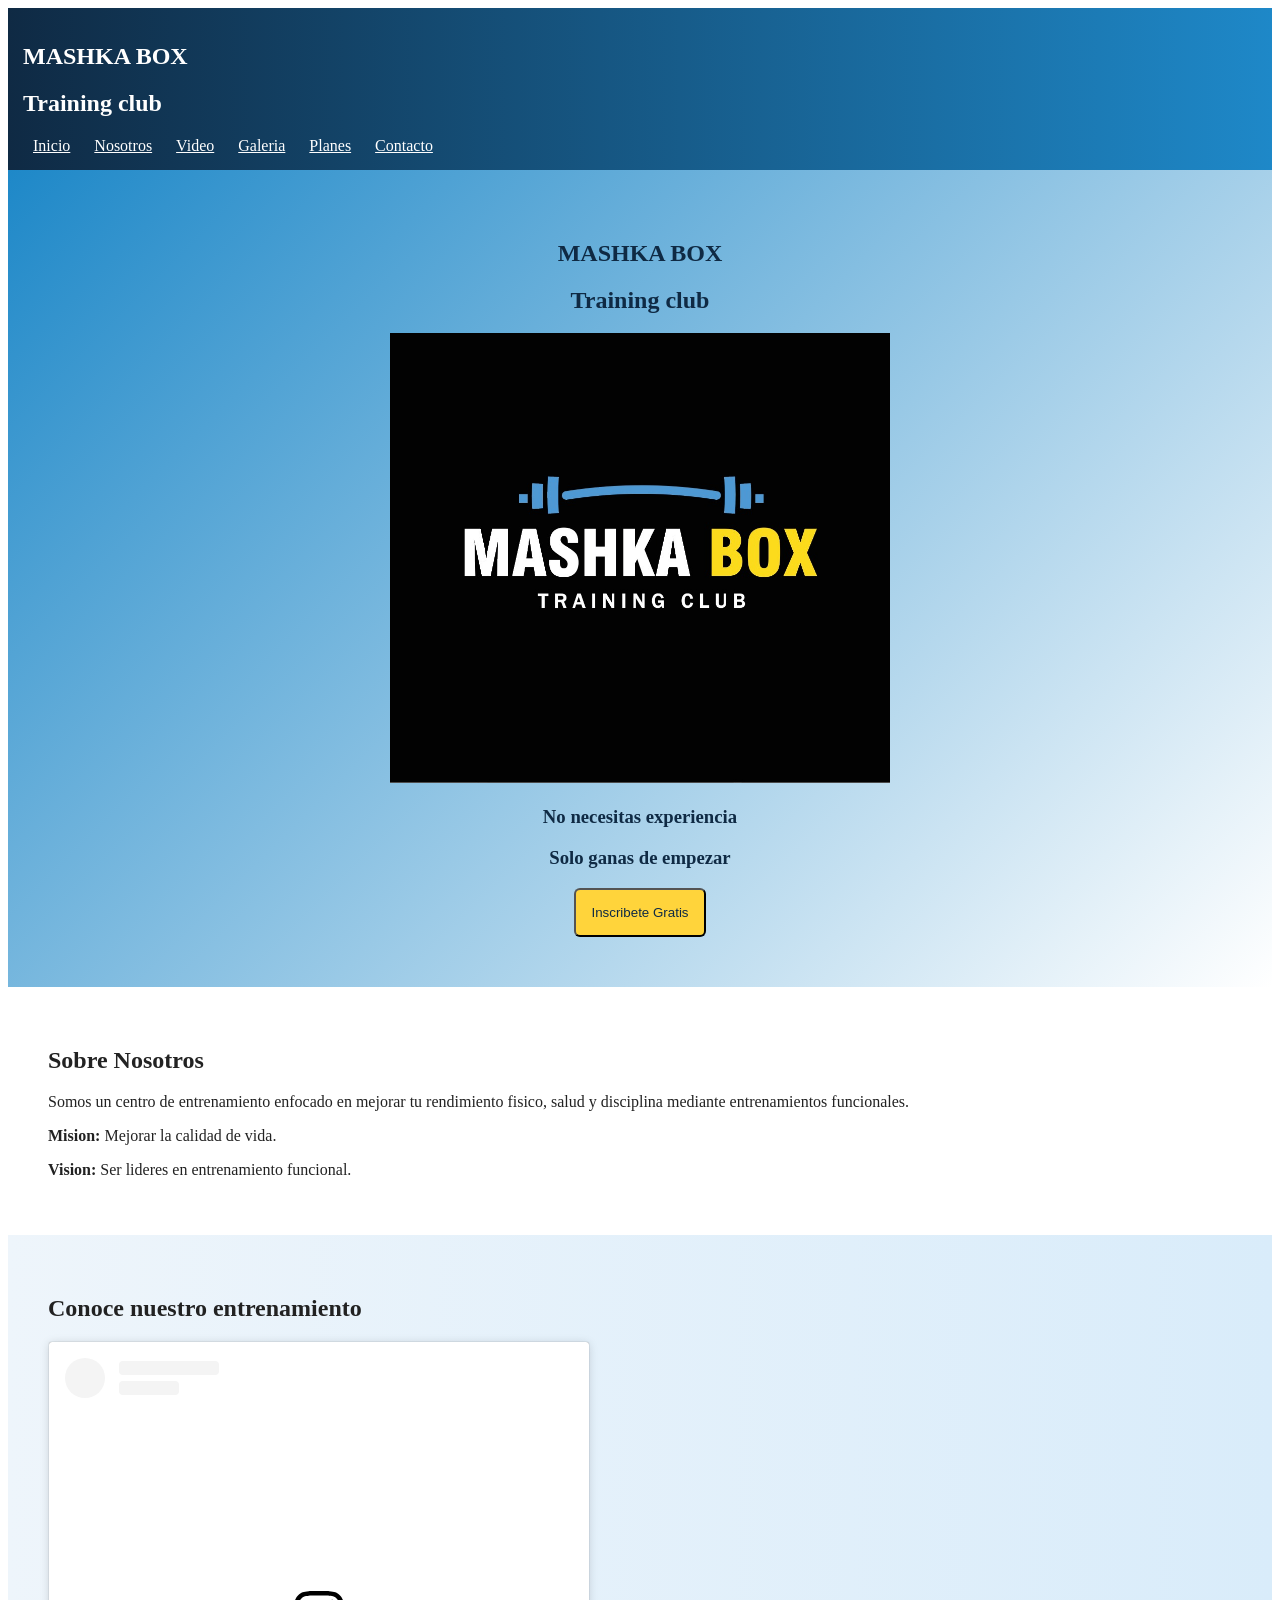
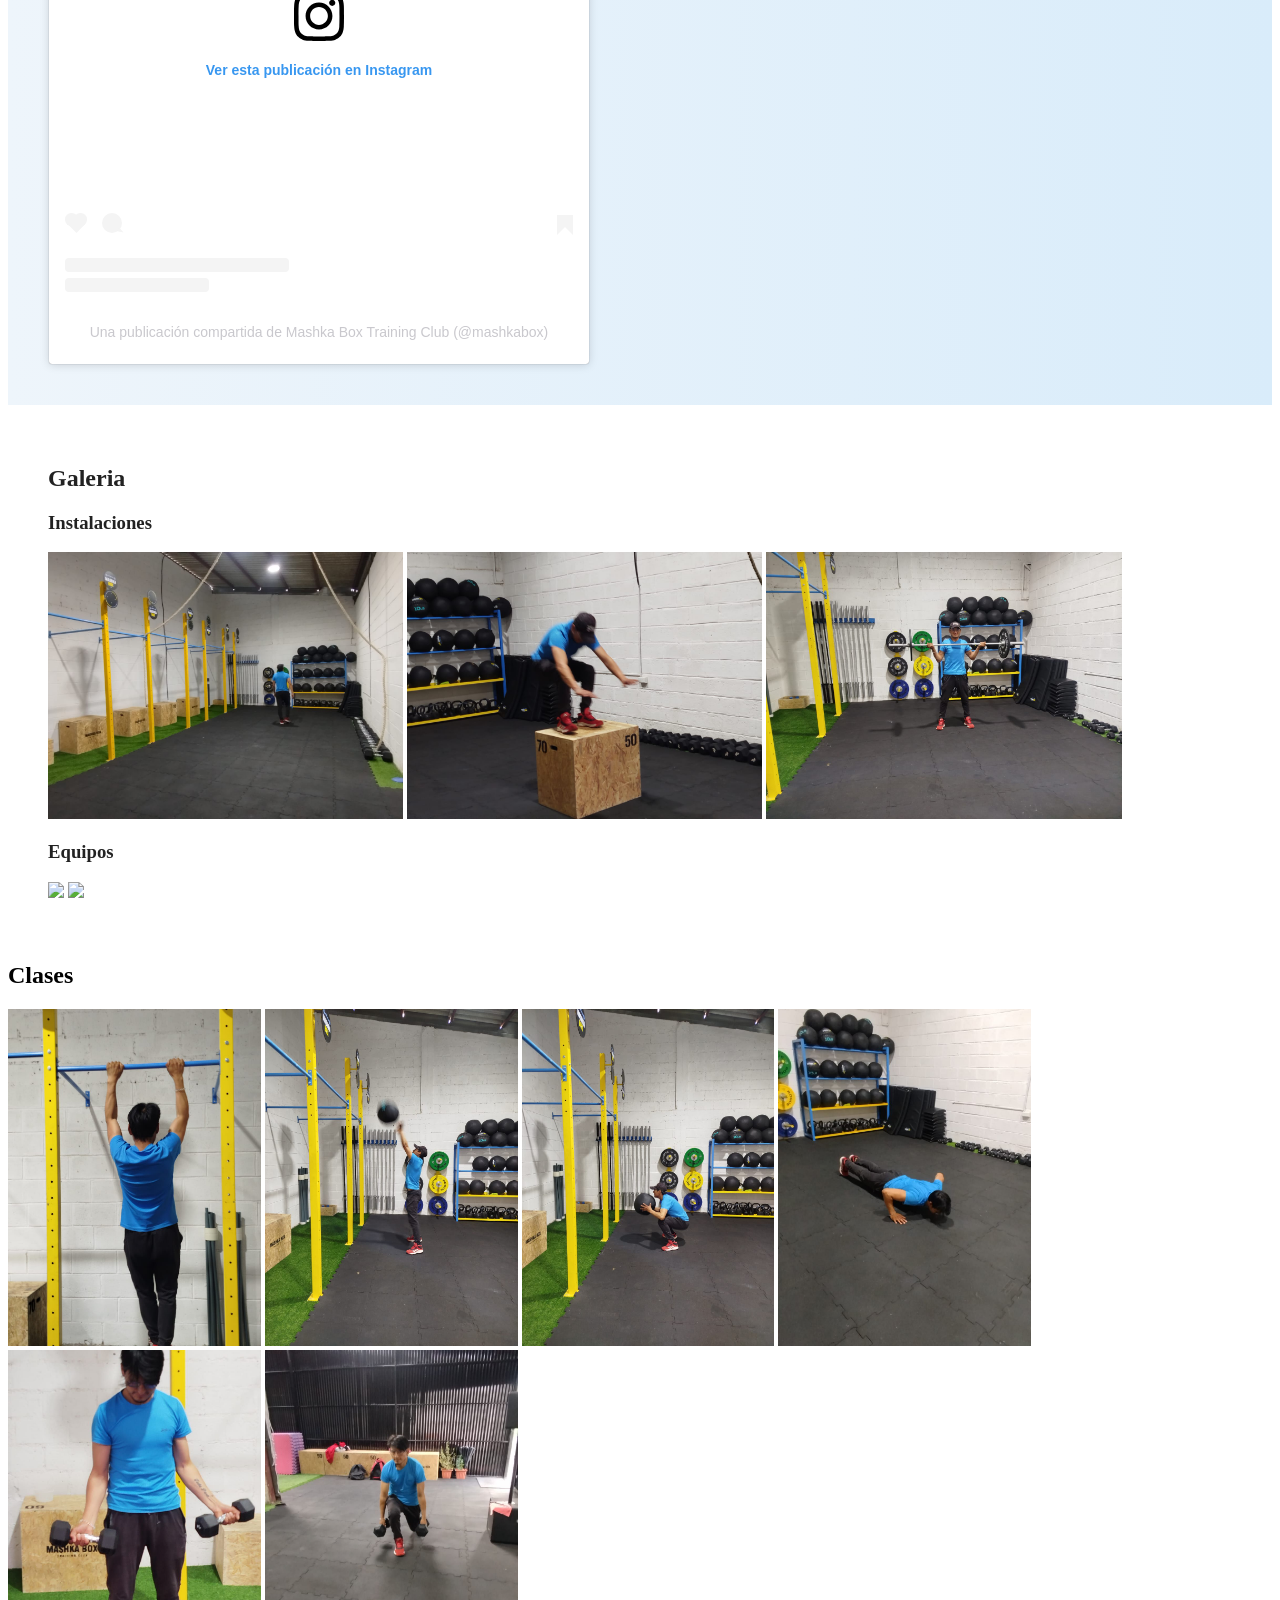
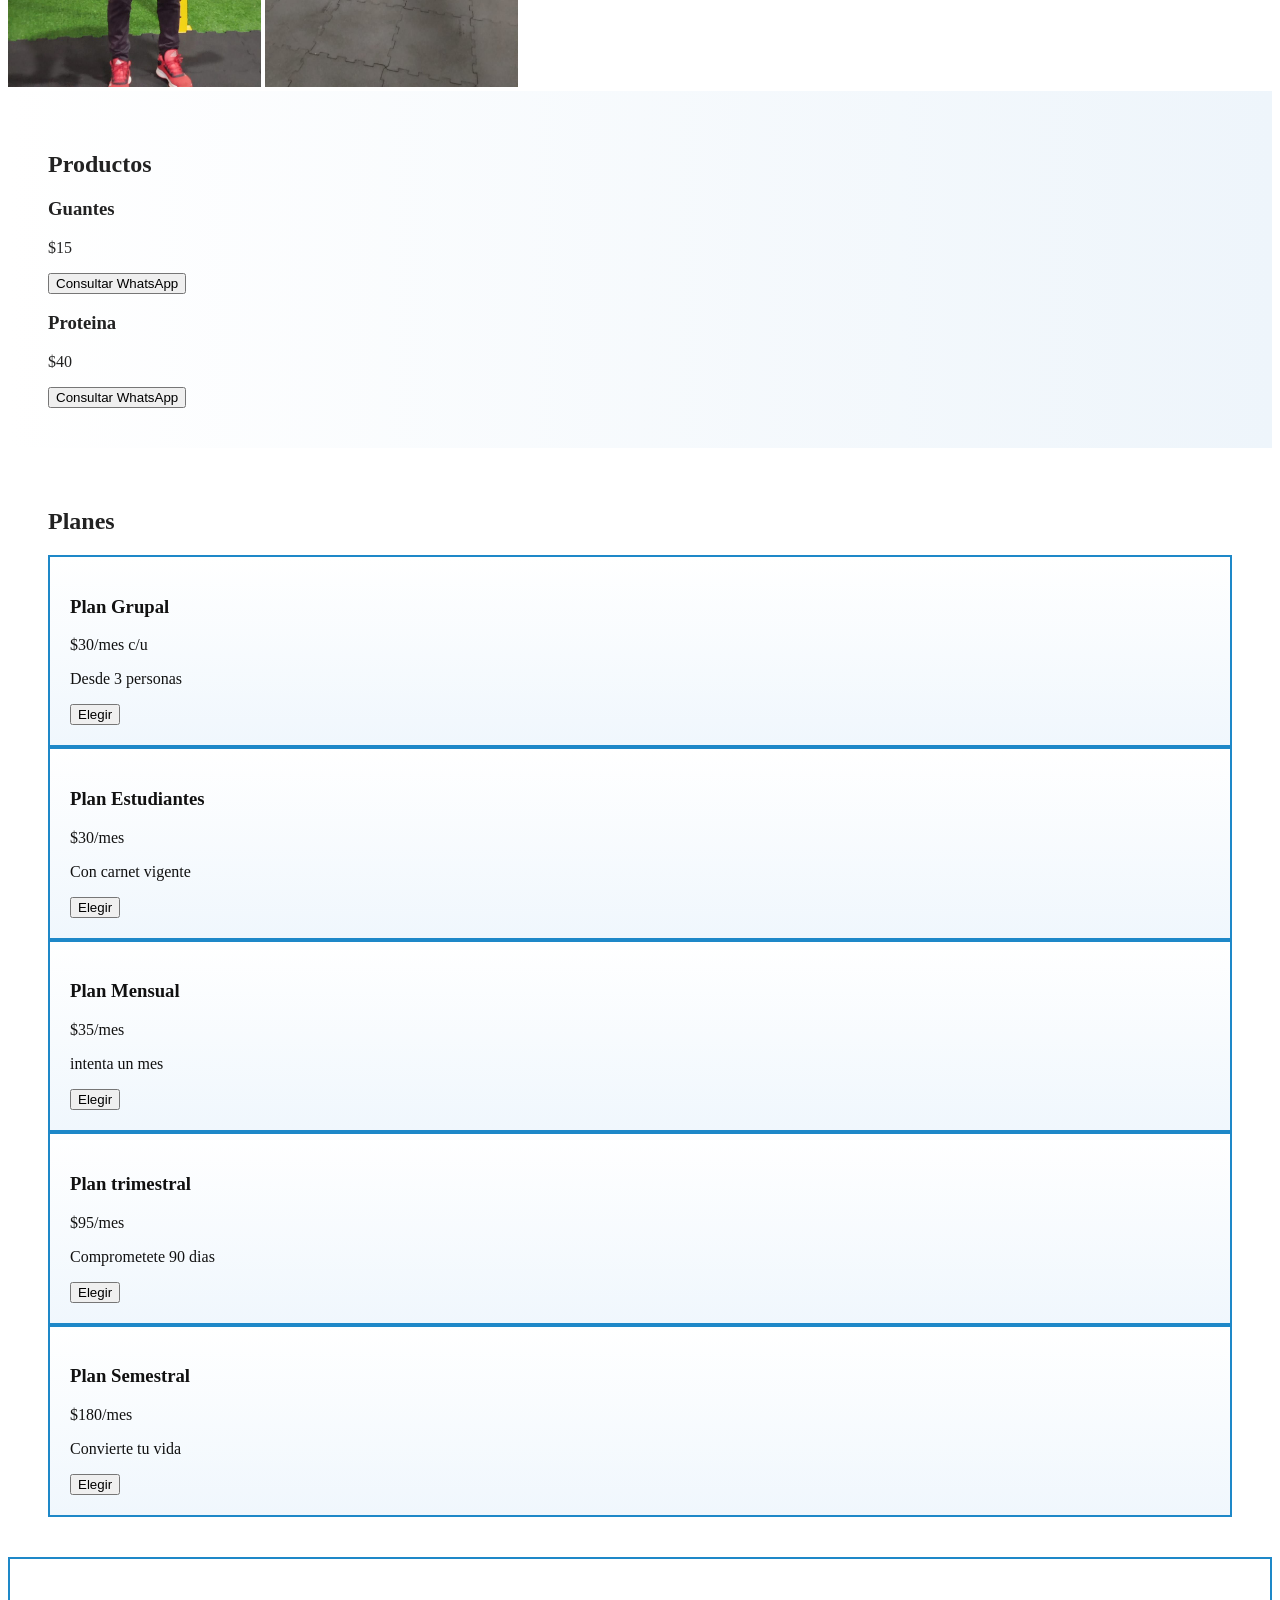
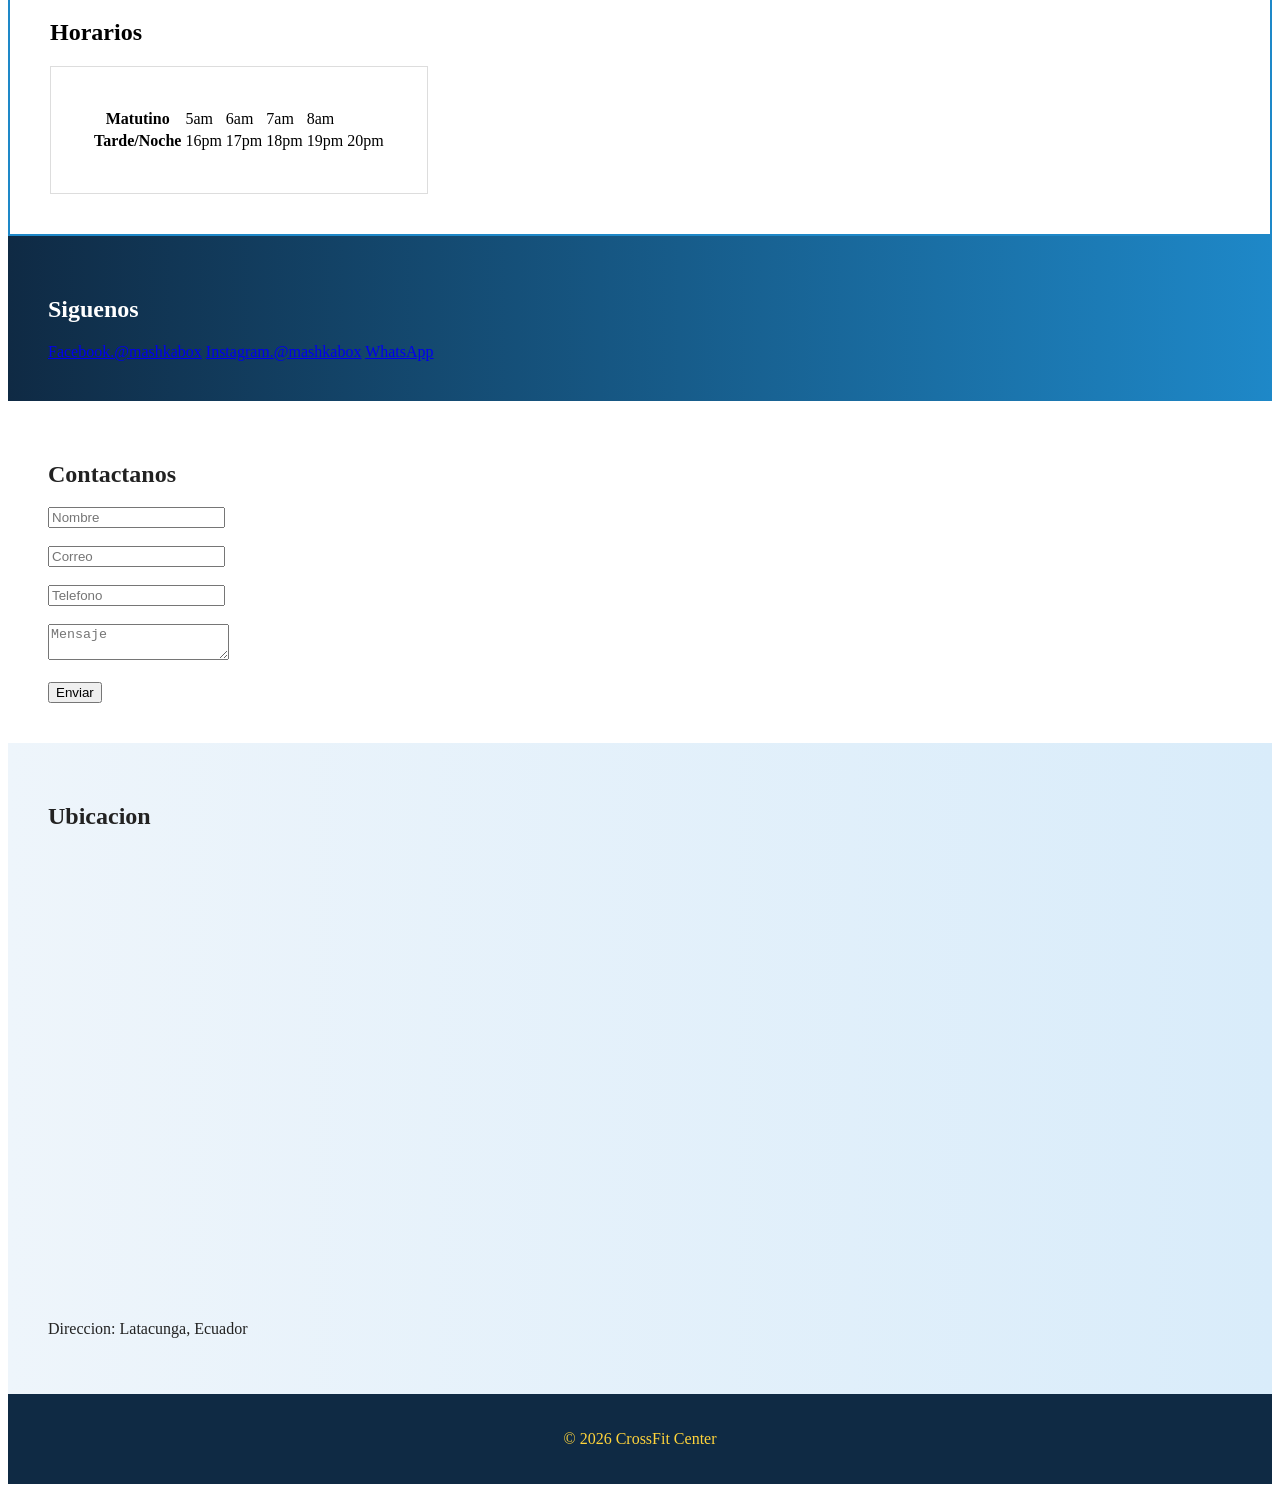
==== index.html @ 037f88bb "combinacion colores" ====
<!DOCTYPE html>
<head>
<link rel="icon" src="mashkaboximg.jpg" type="jpg">
<link rel="stylesheet" href="css/style.css">
<meta name="viewport" content="width=device-width, initial-scale=1.0">
<title>MASHKA BOX</title>
</head>
<body>

<!-- NAVBAR -->
<header >
    <h2>MASHKA BOX</h2>
    <h2>Training club</h2>
    <nav>
        <a href="INICIO">Inicio</a>
        <a href="NOSOTROS">Nosotros</a>
        <a href="ENTRENOS">Video</a>
        <a href="GALERIA">Galeria</a>
        <a href="PLANES">Planes</a>
        <a href="INICIO">Contacto</a>
    </nav>
</header>

<!-- HERO -->
<section id="inicio">
    <h1>MASHKA BOX</h1>
    <h2>Training club</h2>
    <img src="mashkaboximg.jpg" alt="mashkabox" width="500" height="450">
    <h3>No necesitas experiencia</h3>
    <h3>Solo ganas de empezar</h3>
    <button >Inscribete Gratis</button>
</section>

<!-- SOBRE NOSOTROS -->
<section id="nosotros">
    <h2>Sobre Nosotros</h2>
    <p>Somos un centro de entrenamiento enfocado en mejorar tu rendimiento fisico, salud y disciplina mediante entrenamientos funcionales.</p>
    <p><strong>Mision:</strong> Mejorar la calidad de vida.</p>
    <p><strong>Vision:</strong> Ser lideres en entrenamiento funcional.</p>
</section>

<!-- VIDEO -->
<section id="video">
    <h2>Conoce nuestro entrenamiento</h2>
    <blockquote class="instagram-media" data-instgrm-captioned data-instgrm-permalink="https://www.instagram.com/reel/DV_ohLWjizm/?utm_source=ig_embed&amp;utm_campaign=loading" data-instgrm-version="14" style=" background:#FFF; border:0; border-radius:3px; box-shadow:0 0 1px 0 rgba(0,0,0,0.5),0 1px 10px 0 rgba(0,0,0,0.15); margin: 1px; max-width:540px; min-width:326px; padding:0; width:99.375%; width:-webkit-calc(100% - 2px); width:calc(100% - 2px);"><div style="padding:16px;"> <a href="https://www.instagram.com/reel/DV_ohLWjizm/?utm_source=ig_embed&amp;utm_campaign=loading" style=" background:#FFFFFF; line-height:0; padding:0 0; text-align:center; text-decoration:none; width:100%;" target="_blank"> <div style=" display: flex; flex-direction: row; align-items: center;"> <div style="background-color: #F4F4F4; border-radius: 50%; flex-grow: 0; height: 40px; margin-right: 14px; width: 40px;"></div> <div style="display: flex; flex-direction: column; flex-grow: 1; justify-content: center;"> <div style=" background-color: #F4F4F4; border-radius: 4px; flex-grow: 0; height: 14px; margin-bottom: 6px; width: 100px;"></div> <div style=" background-color: #F4F4F4; border-radius: 4px; flex-grow: 0; height: 14px; width: 60px;"></div></div></div><div style="padding: 19% 0;"></div> <div style="display:block; height:50px; margin:0 auto 12px; width:50px;"><svg width="50px" height="50px" viewBox="0 0 60 60" version="1.1" xmlns="https://www.w3.org/2000/svg" xmlns:xlink="https://www.w3.org/1999/xlink"><g stroke="none" stroke-width="1" fill="none" fill-rule="evenodd"><g transform="translate(-511.000000, -20.000000)" fill="#000000"><g><path d="M556.869,30.41 C554.814,30.41 553.148,32.076 553.148,34.131 C553.148,36.186 554.814,37.852 556.869,37.852 C558.924,37.852 560.59,36.186 560.59,34.131 C560.59,32.076 558.924,30.41 556.869,30.41 M541,60.657 C535.114,60.657 530.342,55.887 530.342,50 C530.342,44.114 535.114,39.342 541,39.342 C546.887,39.342 551.658,44.114 551.658,50 C551.658,55.887 546.887,60.657 541,60.657 M541,33.886 C532.1,33.886 524.886,41.1 524.886,50 C524.886,58.899 532.1,66.113 541,66.113 C549.9,66.113 557.115,58.899 557.115,50 C557.115,41.1 549.9,33.886 541,33.886 M565.378,62.101 C565.244,65.022 564.756,66.606 564.346,67.663 C563.803,69.06 563.154,70.057 562.106,71.106 C561.058,72.155 560.06,72.803 558.662,73.347 C557.607,73.757 556.021,74.244 553.102,74.378 C549.944,74.521 548.997,74.552 541,74.552 C533.003,74.552 532.056,74.521 528.898,74.378 C525.979,74.244 524.393,73.757 523.338,73.347 C521.94,72.803 520.942,72.155 519.894,71.106 C518.846,70.057 518.197,69.06 517.654,67.663 C517.244,66.606 516.755,65.022 516.623,62.101 C516.479,58.943 516.448,57.996 516.448,50 C516.448,42.003 516.479,41.056 516.623,37.899 C516.755,34.978 517.244,33.391 517.654,32.338 C518.197,30.938 518.846,29.942 519.894,28.894 C520.942,27.846 521.94,27.196 523.338,26.654 C524.393,26.244 525.979,25.756 528.898,25.623 C532.057,25.479 533.004,25.448 541,25.448 C548.997,25.448 549.943,25.479 553.102,25.623 C556.021,25.756 557.607,26.244 558.662,26.654 C560.06,27.196 561.058,27.846 562.106,28.894 C563.154,29.942 563.803,30.938 564.346,32.338 C564.756,33.391 565.244,34.978 565.378,37.899 C565.522,41.056 565.552,42.003 565.552,50 C565.552,57.996 565.522,58.943 565.378,62.101 M570.82,37.631 C570.674,34.438 570.167,32.258 569.425,30.349 C568.659,28.377 567.633,26.702 565.965,25.035 C564.297,23.368 562.623,22.342 560.652,21.575 C558.743,20.834 556.562,20.326 553.369,20.18 C550.169,20.033 549.148,20 541,20 C532.853,20 531.831,20.033 528.631,20.18 C525.438,20.326 523.257,20.834 521.349,21.575 C519.376,22.342 517.703,23.368 516.035,25.035 C514.368,26.702 513.342,28.377 512.574,30.349 C511.834,32.258 511.326,34.438 511.181,37.631 C511.035,40.831 511,41.851 511,50 C511,58.147 511.035,59.17 511.181,62.369 C511.326,65.562 511.834,67.743 512.574,69.651 C513.342,71.625 514.368,73.296 516.035,74.965 C517.703,76.634 519.376,77.658 521.349,78.425 C523.257,79.167 525.438,79.673 528.631,79.82 C531.831,79.965 532.853,80.001 541,80.001 C549.148,80.001 550.169,79.965 553.369,79.82 C556.562,79.673 558.743,79.167 560.652,78.425 C562.623,77.658 564.297,76.634 565.965,74.965 C567.633,73.296 568.659,71.625 569.425,69.651 C570.167,67.743 570.674,65.562 570.82,62.369 C570.966,59.17 571,58.147 571,50 C571,41.851 570.966,40.831 570.82,37.631"></path></g></g></g></svg></div><div style="padding-top: 8px;"> <div style=" color:#3897f0; font-family:Arial,sans-serif; font-size:14px; font-style:normal; font-weight:550; line-height:18px;">Ver esta publicación en Instagram</div></div><div style="padding: 12.5% 0;"></div> <div style="display: flex; flex-direction: row; margin-bottom: 14px; align-items: center;"><div> <div style="background-color: #F4F4F4; border-radius: 50%; height: 12.5px; width: 12.5px; transform: translateX(0px) translateY(7px);"></div> <div style="background-color: #F4F4F4; height: 12.5px; transform: rotate(-45deg) translateX(3px) translateY(1px); width: 12.5px; flex-grow: 0; margin-right: 14px; margin-left: 2px;"></div> <div style="background-color: #F4F4F4; border-radius: 50%; height: 12.5px; width: 12.5px; transform: translateX(9px) translateY(-18px);"></div></div><div style="margin-left: 8px;"> <div style=" background-color: #F4F4F4; border-radius: 50%; flex-grow: 0; height: 20px; width: 20px;"></div> <div style=" width: 0; height: 0; border-top: 2px solid transparent; border-left: 6px solid #f4f4f4; border-bottom: 2px solid transparent; transform: translateX(16px) translateY(-4px) rotate(30deg)"></div></div><div style="margin-left: auto;"> <div style=" width: 0px; border-top: 8px solid #F4F4F4; border-right: 8px solid transparent; transform: translateY(16px);"></div> <div style=" background-color: #F4F4F4; flex-grow: 0; height: 12px; width: 16px; transform: translateY(-4px);"></div> <div style=" width: 0; height: 0; border-top: 8px solid #F4F4F4; border-left: 8px solid transparent; transform: translateY(-4px) translateX(8px);"></div></div></div> <div style="display: flex; flex-direction: column; flex-grow: 1; justify-content: center; margin-bottom: 24px;"> <div style=" background-color: #F4F4F4; border-radius: 4px; flex-grow: 0; height: 14px; margin-bottom: 6px; width: 224px;"></div> <div style=" background-color: #F4F4F4; border-radius: 4px; flex-grow: 0; height: 14px; width: 144px;"></div></div></a><p style=" color:#c9c8cd; font-family:Arial,sans-serif; font-size:14px; line-height:17px; margin-bottom:0; margin-top:8px; overflow:hidden; padding:8px 0 7px; text-align:center; text-overflow:ellipsis; white-space:nowrap;"><a href="https://www.instagram.com/reel/DV_ohLWjizm/?utm_source=ig_embed&amp;utm_campaign=loading" style=" color:#c9c8cd; font-family:Arial,sans-serif; font-size:14px; font-style:normal; font-weight:normal; line-height:17px; text-decoration:none;" target="_blank">Una publicación compartida de Mashka Box Training Club (@mashkabox)</a></p></div></blockquote>
    <script async src="//www.instagram.com/embed.js"></script>
    </iframe>
</section>


<!-- GALERIA -->
<section id="galeria">
    <h2>Galeria</h2>
    <h3>Instalaciones</h3>
  
    <img src="2.jpg" width="30%">
    <img src="3.jpg" width="30%">

    <img src="5.jpg" width="30%">

    <h3>Equipos</h3>
    <img src="https://via.placeholder.com/300" width="30%">
    <img src="https://via.placeholder.com/300" width="30%">
</section>

<!-- ENTRENAMIENTO -->
<section id="entrenamiento">
    <h2>Clases</h2>
    <img src="4.jpg" width="20%" >
    <img src="6.jpg" width="20%" >
    <img src="7.jpg" width="20%" >
    <img src="8.jpg" width="20%" >
    <img src="9.jpg" width="20%" >
    <img src="11.jpg" width="20%" >
</section>

<!-- PRODUCTOS -->
<section id="productos">
    <h2>Productos</h2>

    <div>
        <h3>Guantes</h3>
        <p>$15</p>
        <button>Consultar WhatsApp</button>
    </div>

    <div>
        <h3>Proteina</h3>
        <p>$40</p>
        <button>Consultar WhatsApp</button>
    </div>
</section>

<!-- PLANES -->
<section id="planes">
    <h2>Planes</h2>

    <div >
        <h3>Plan Grupal</h3>
        <p>$30/mes c/u</p>
        <p>Desde 3 personas</p>
        <button>Elegir</button>
    </div>

    <div >
        <h3>Plan Estudiantes</h3>
        <p>$30/mes</p>
        <p>Con carnet vigente</p>
        <button>Elegir</button>
    </div>

    <div >
        <h3>Plan Mensual</h3>
        <p>$35/mes</p>
        <p>intenta un mes</p>
        <button>Elegir</button>
    </div>

    <div>
        <h3>Plan trimestral</h3>
        <p>$95/mes</p>
        <p>Comprometete 90 dias</p>
        <button>Elegir</button>
    </div>

    <div>
        <h3>Plan Semestral</h3>
        <p>$180/mes</p>
        <p>Convierte tu vida</p>
        <button>Elegir</button>
    </div>

    </div>
</section>

<!-- HORARIOS -->
<section id="horarios">
    <h2>Horarios</h2>
    <table >
        <tr>
            <th>Matutino</th>
            <td>5am</td>
            <td>6am</td>
            <td>7am</td>
            <td>8am</td>
        </tr>
        <tr>
            <th>Tarde/Noche</th>
            <td>16pm</td>
            <td>17pm</td>
            <td>18pm</td>
            <td>19pm</td>
            <td>20pm</td>
        </tr>
    </table>
</section>

<!-- REDES -->
<section id="redes">
    <h2>Siguenos</h2>
    <a href="#" target="_blank">Facebook.@mashkabox</a>
    <a href="#" target="_blank">Instagram.@mashkabox</a>
    <a href="#" target="_blank">WhatsApp</a>
</section>

<!-- CONTACTO -->
<section id="contacto">
    <h2>Contactanos</h2>

    <form>
        <input type="text" placeholder="Nombre" required><br><br>
        <input type="email" placeholder="Correo" required><br><br>
        <input type="text" placeholder="Telefono" required><br><br>
        <textarea placeholder="Mensaje" required></textarea><br><br>
        <button type="submit">Enviar</button>
    </form>
</section>

<!-- MAPA -->
<section id="ubicacion">
    <h2>Ubicacion</h2>
    <iframe src="https://www.google.com/maps/embed?pb=!1m14!1m8!1m3!1d498.6593947852148!2d-78.6110841!3d-0.9454329!3m2!1i1024!2i768!4f13.1!3m3!1m2!1s0x91d461636565889b%3A0x390a2c8fd01dcfa2!2sMashka%20Box%20Training%20Club!5e0!3m2!1ses!2sec!4v1776268327012!5m2!1ses!2sec" 
        width="100%" height="450" 
        style="border:0;" 
        allowfullscreen="" loading="lazy" 
        referrerpolicy="no-referrer-when-downgrade">
    </iframe>
    <p>Direccion: Latacunga, Ecuador</p>
</section>

<!-- FOOTER -->
<footer >
    <p>© 2026 CrossFit Center</p>
</footer>

</body>
</html>
---- css/style.css ----
header{
    background: linear-gradient(90deg, #0F2A44, #1E88C8); /* azul oscuro + azul */
    color:#ffffff;
    padding:15px;
}

nav a{
    color:#ffffff; 
    margin:10px;
}

nav a:hover{
    color:#FFD43B;
}

#inicio{
    text-align:center; 
    padding:50px; 
    background: linear-gradient(135deg, #1E88C8, #ffffff);
    color:#0F2A44;
}

#inicio button{
    padding:15px;
    background:#FFD43B;
    color:#0F2A44;
    border-radius:6px;
}

#nosotros{
    padding:40px;
    background:#ffffff;
    color:#222;
}

#video{
    padding:40px;
    background:linear-gradient(to right, #eef5fb, #d9ecfa);
    color:#222;
}

#galeria{
    padding:40px;
    background:#ffffff;
    color:#222;
}

#productos{
    padding:40px;
    background:linear-gradient(to right, #ffffff, #eef5fb);
    color:#222;
}

#planes{
    padding:40px;
    background:#ffffff;
    color:#222;
}

#planes div{
    border:2px solid #1E88C8; 
    padding:20px;
    background:linear-gradient(to bottom, #ffffff, #f0f7fd);
    color:#111;
}

#horarios{
    border:2px solid #1E88C8; 
    padding:40px;
    background:#ffffff;
}

#horarios table{
    border:1px solid #ddd; 
    padding:40px;
    background:#ffffff;
}

#redes{
    padding:40px;
    background: linear-gradient(90deg, #0F2A44, #1E88C8);
    color:#ffffff;
}

#contacto{
    padding:40px;
    background:#ffffff;
    color:#222;
}

#ubicacion{
    padding:40px;
    background:linear-gradient(to right, #eef5fb, #d9ecfa);
    color:#222;
}

footer{
    background:#0F2A44; /* azul oscuro elegante */
    color:#FFD43B;
    text-align:center;
    padding:20px;
}

#entrenamineto{
    padding:40px;
    background:#ffffff;
    color:#222;
}
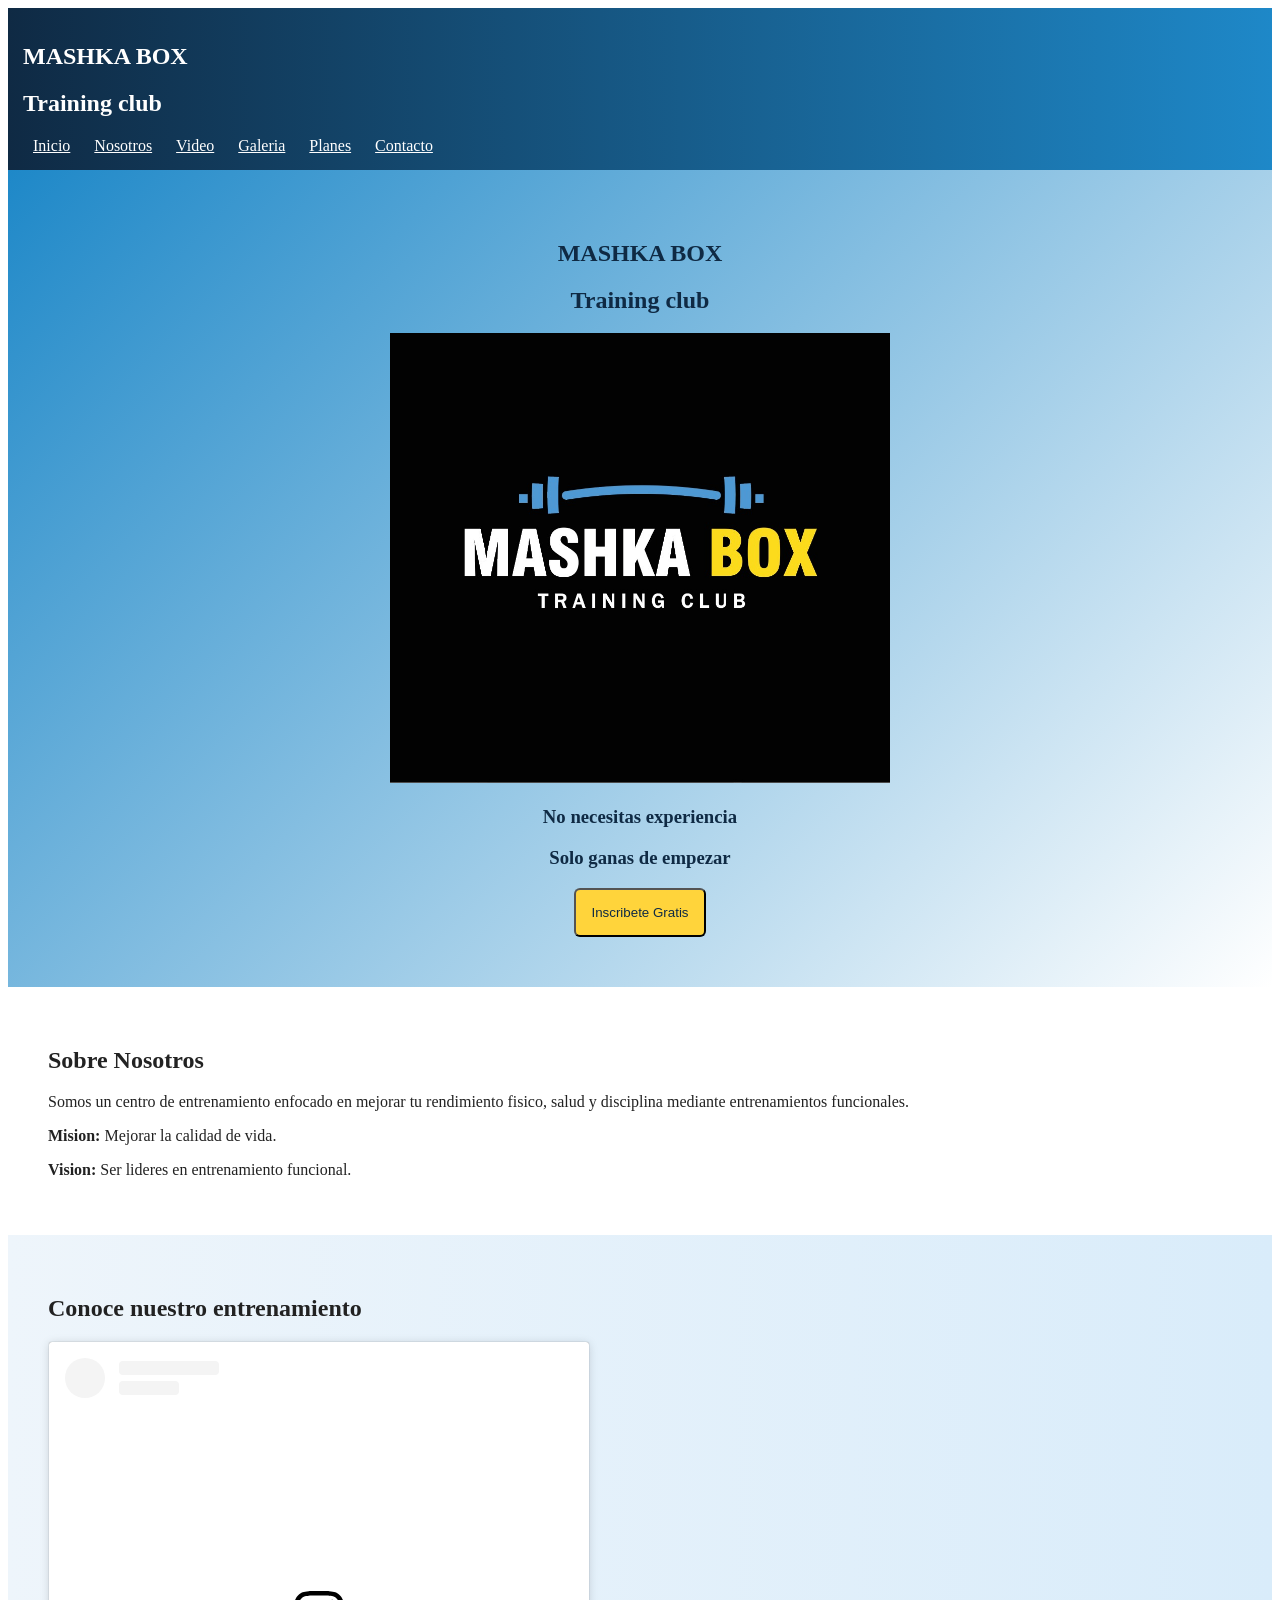
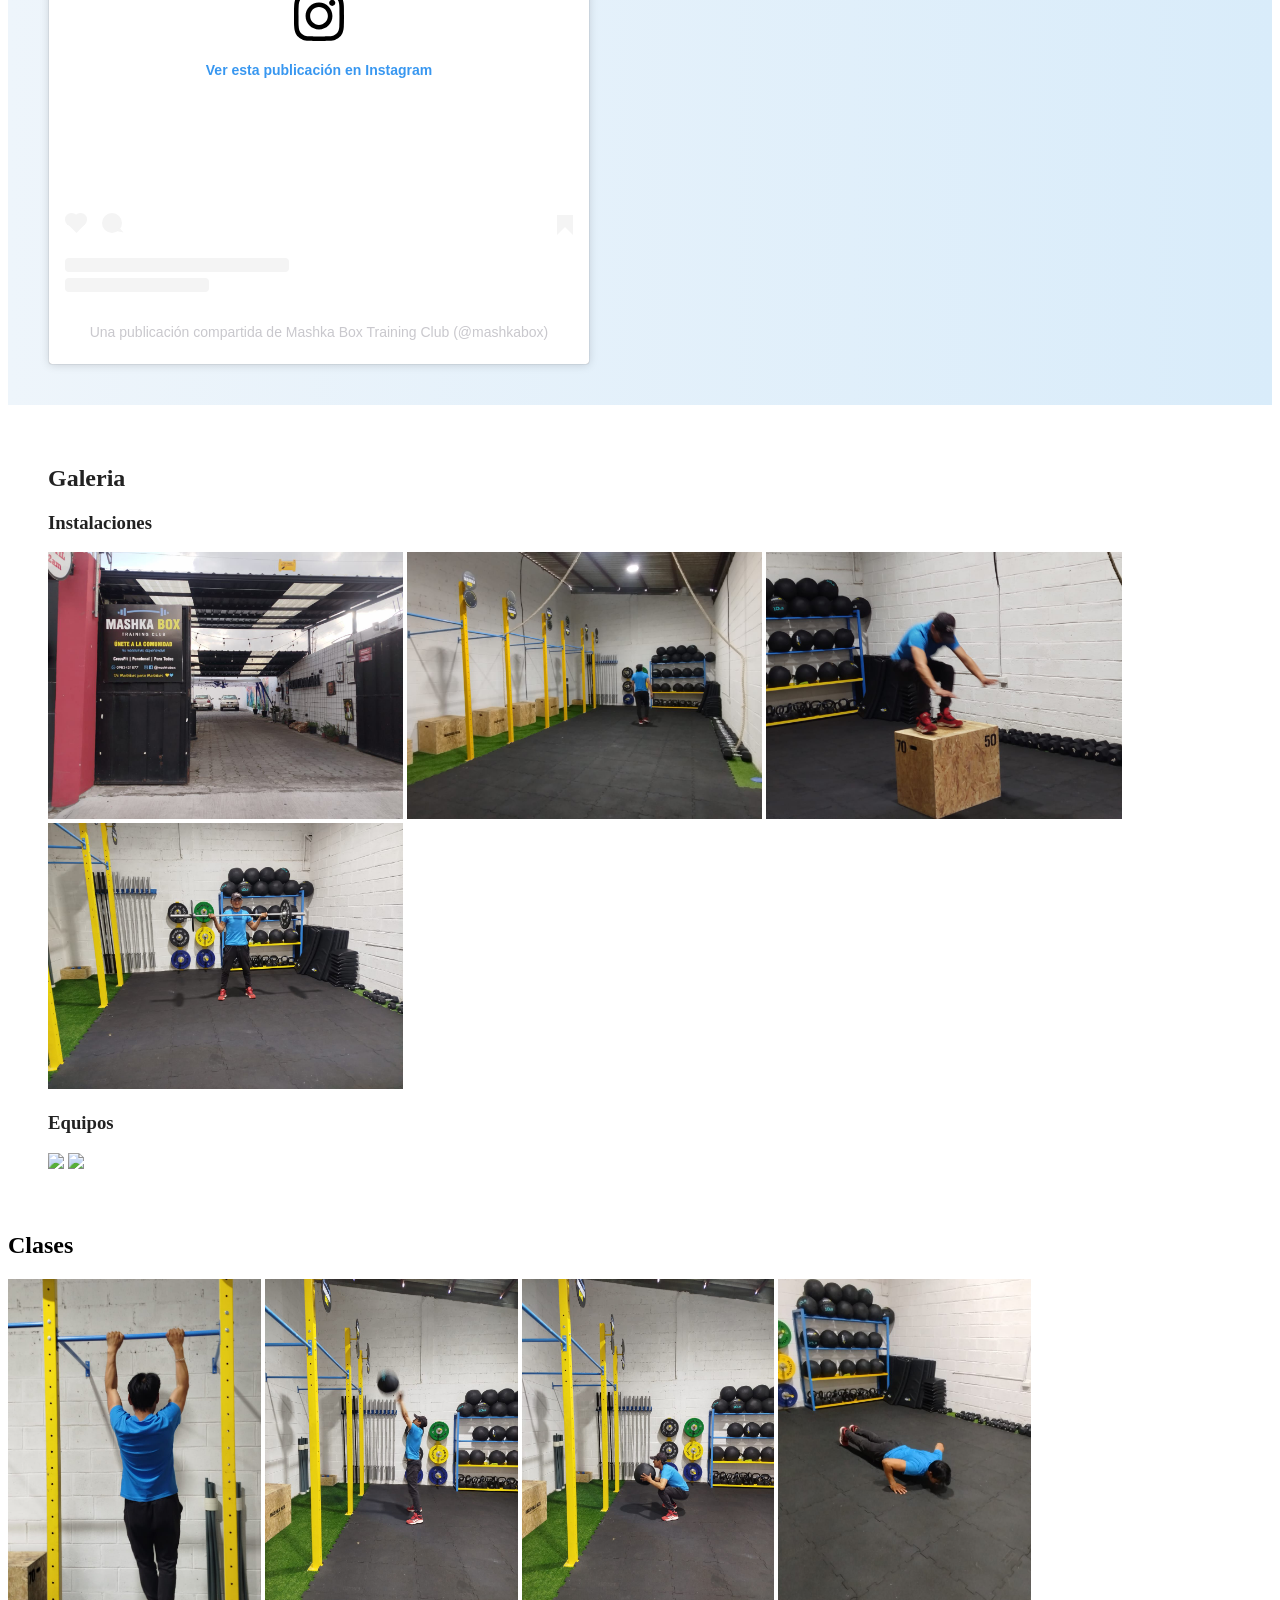
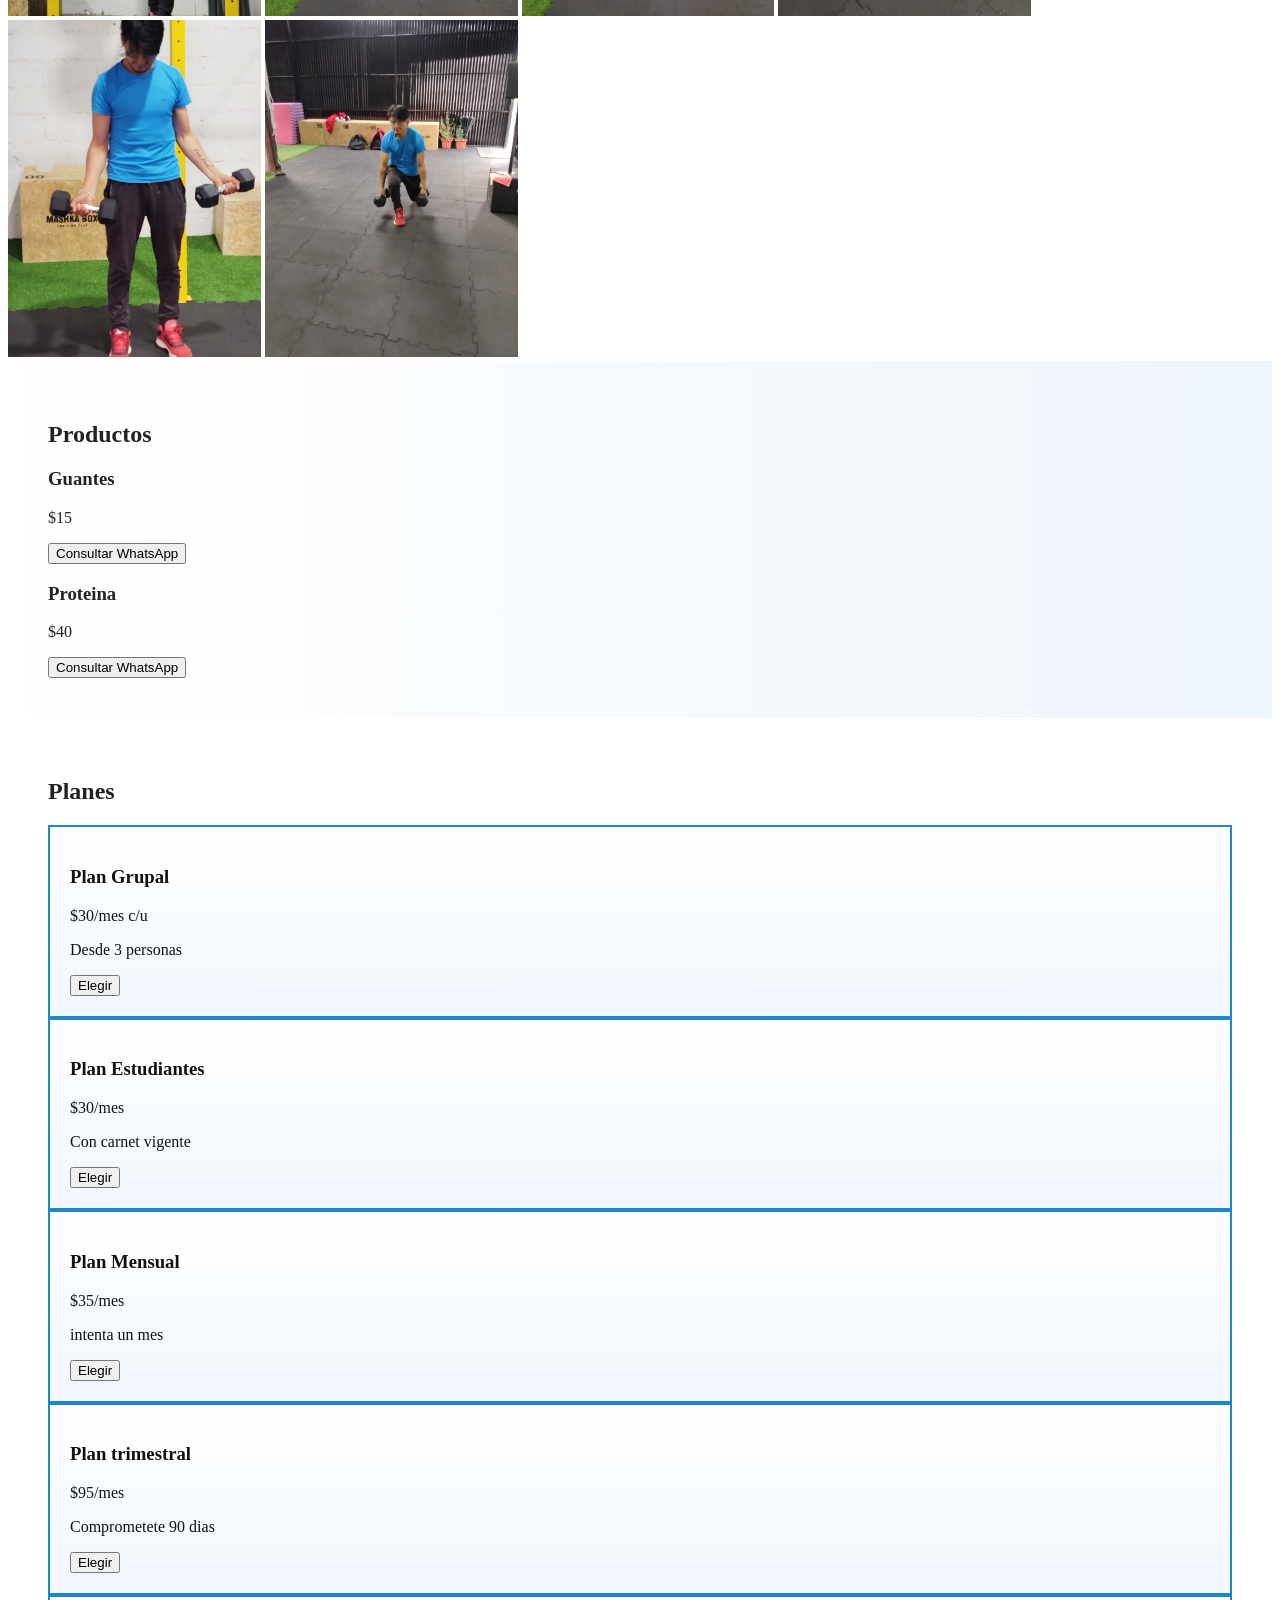
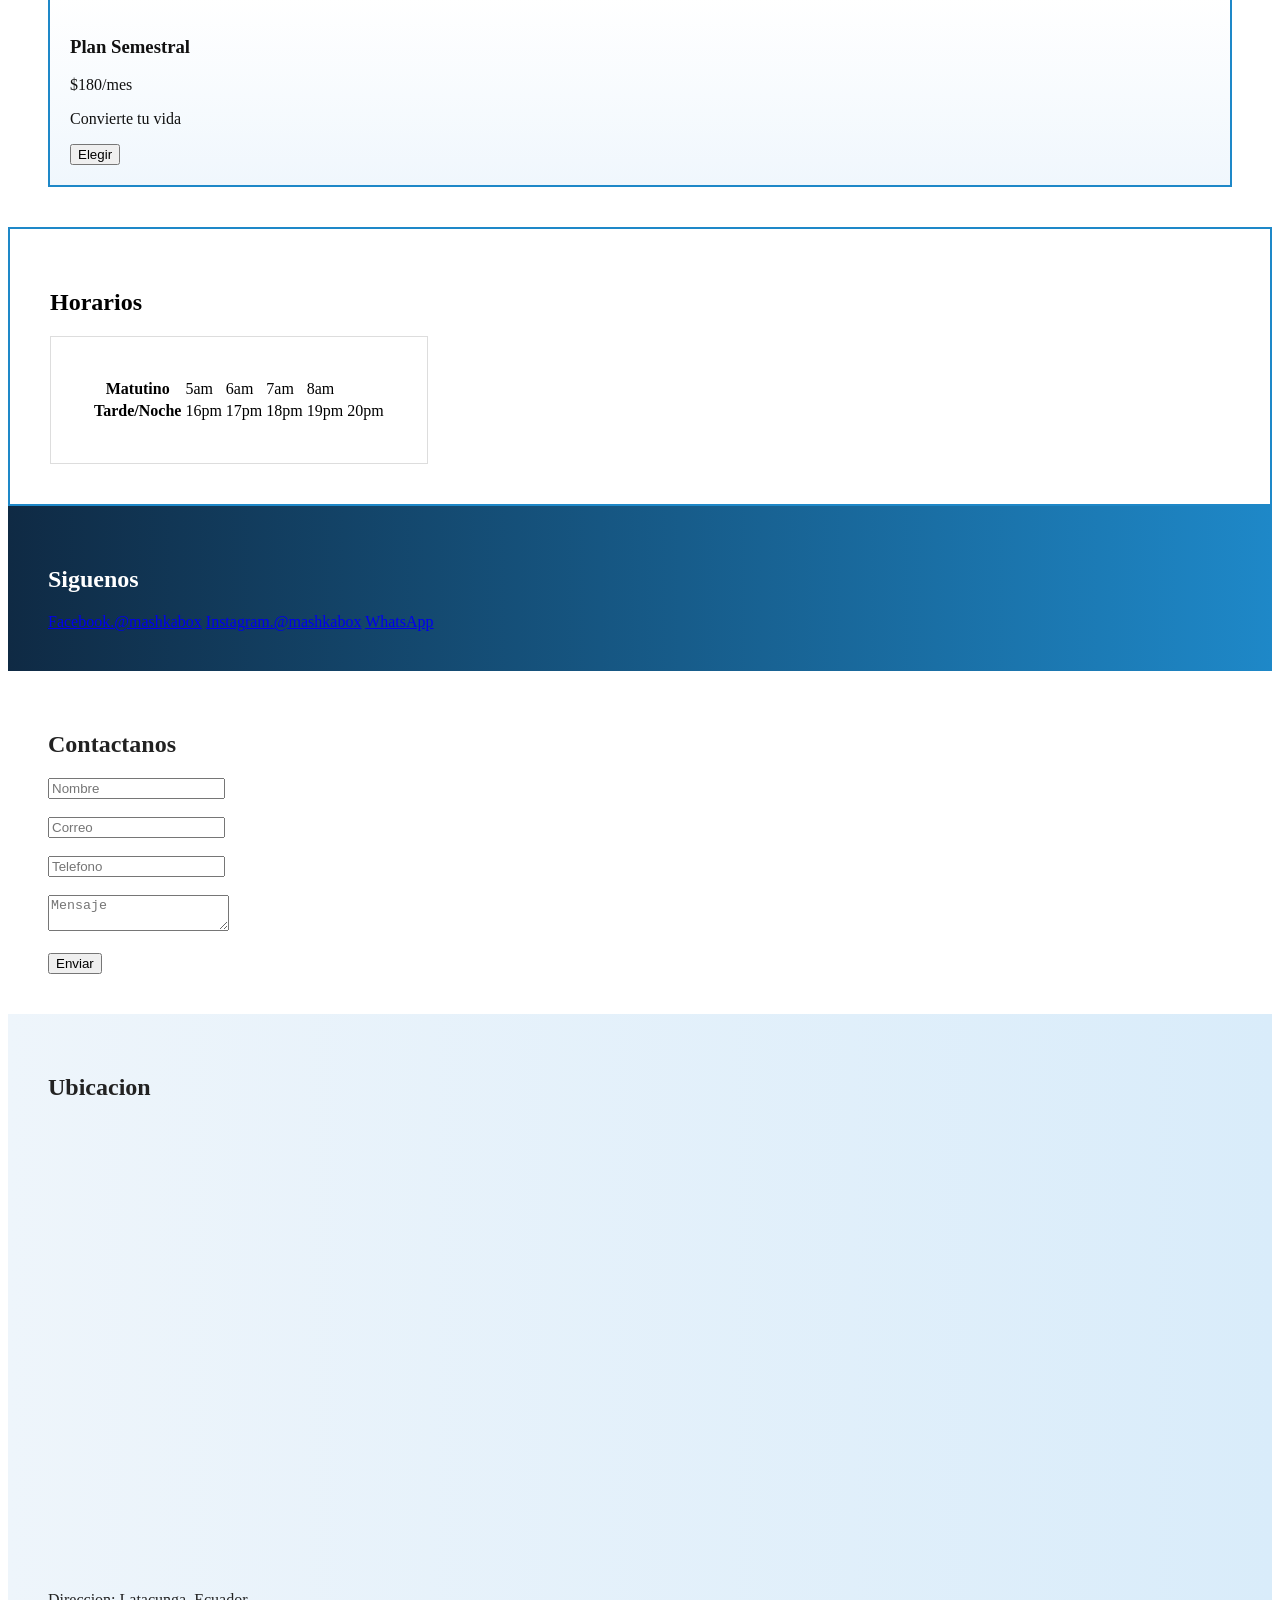
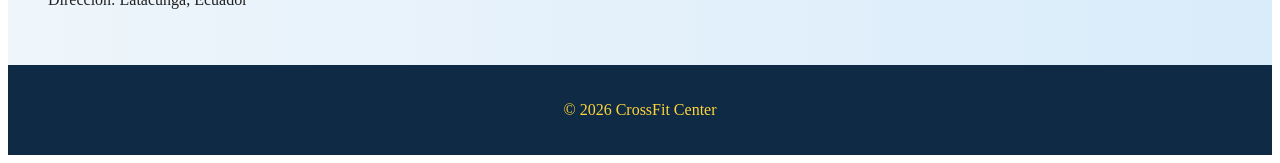
==== commit 00b2750d: "imagenes nuevas" ====
--- a/index.html
+++ b/index.html
@@ -53,6 +53,7 @@
     <h2>Galeria</h2>
     <h3>Instalaciones</h3>
   
+    <img src="12.jpg" width="30%">
     <img src="2.jpg" width="30%">
     <img src="3.jpg" width="30%">
 
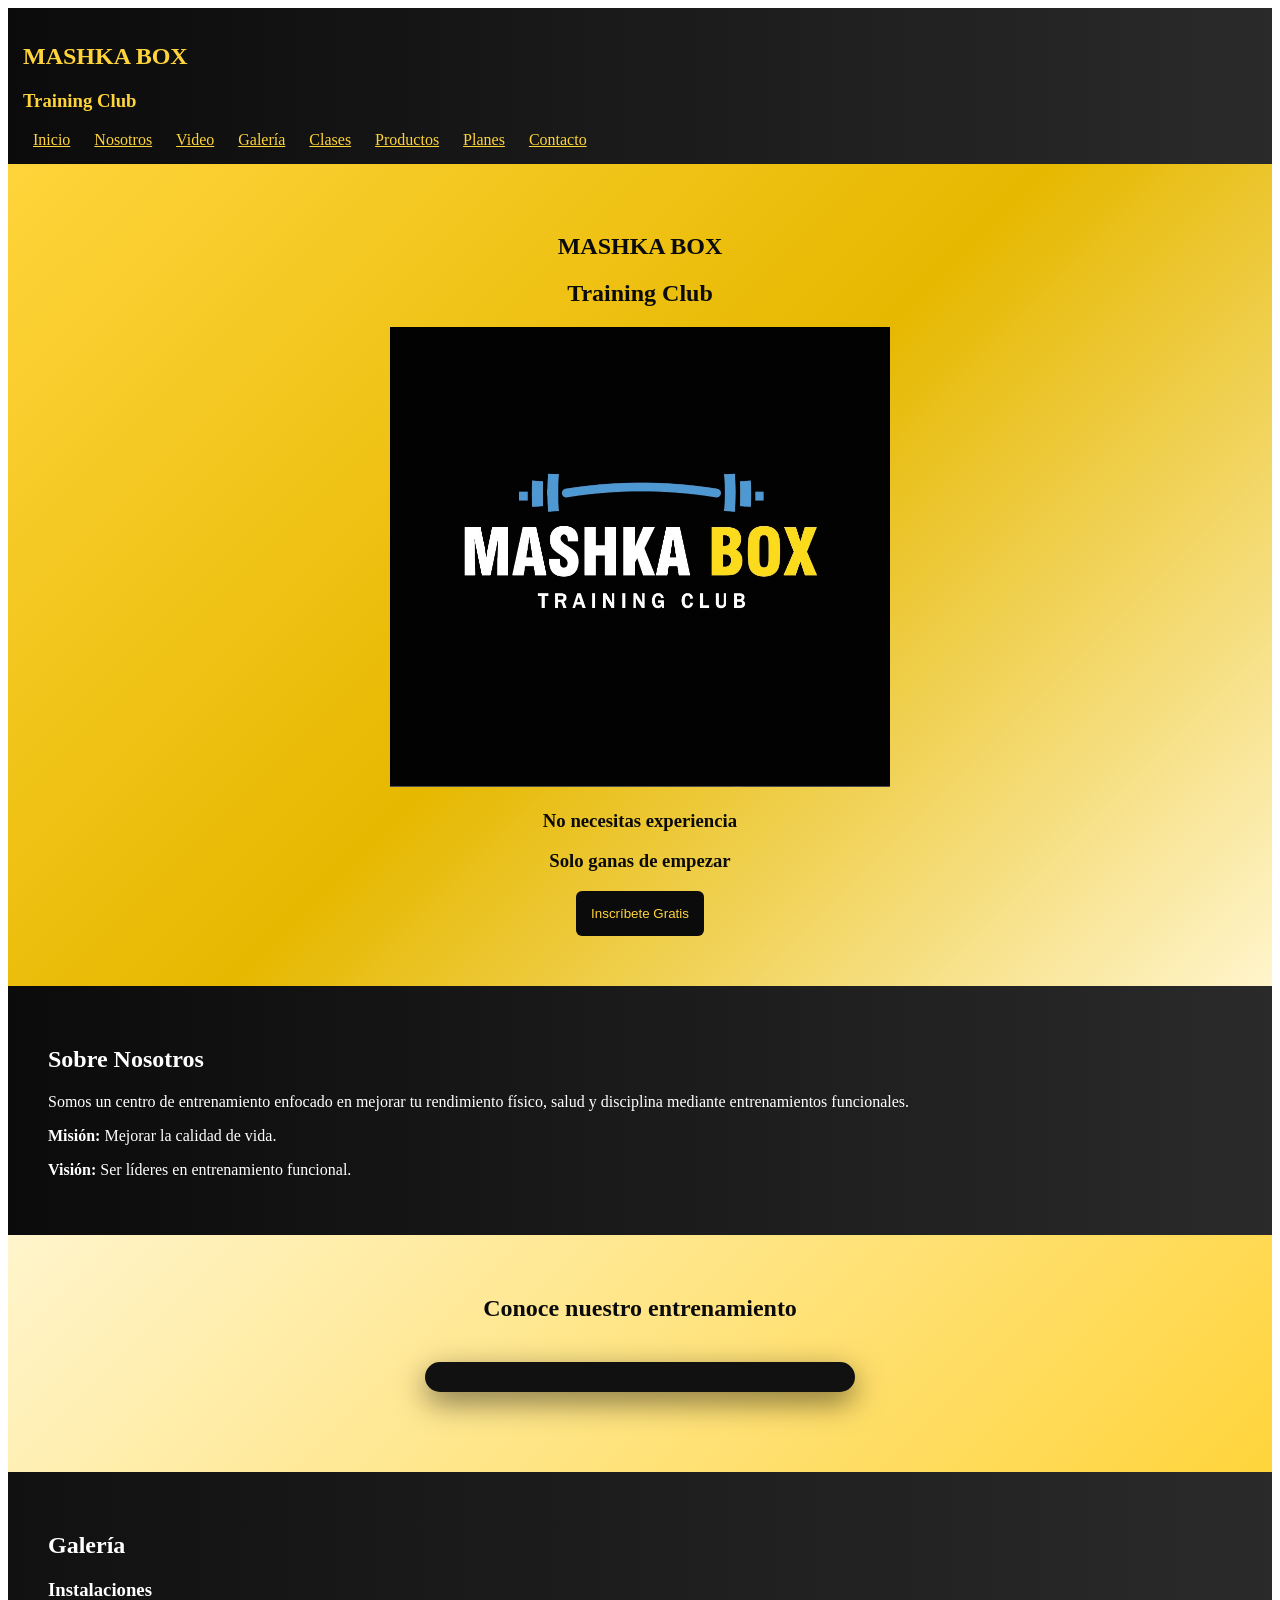
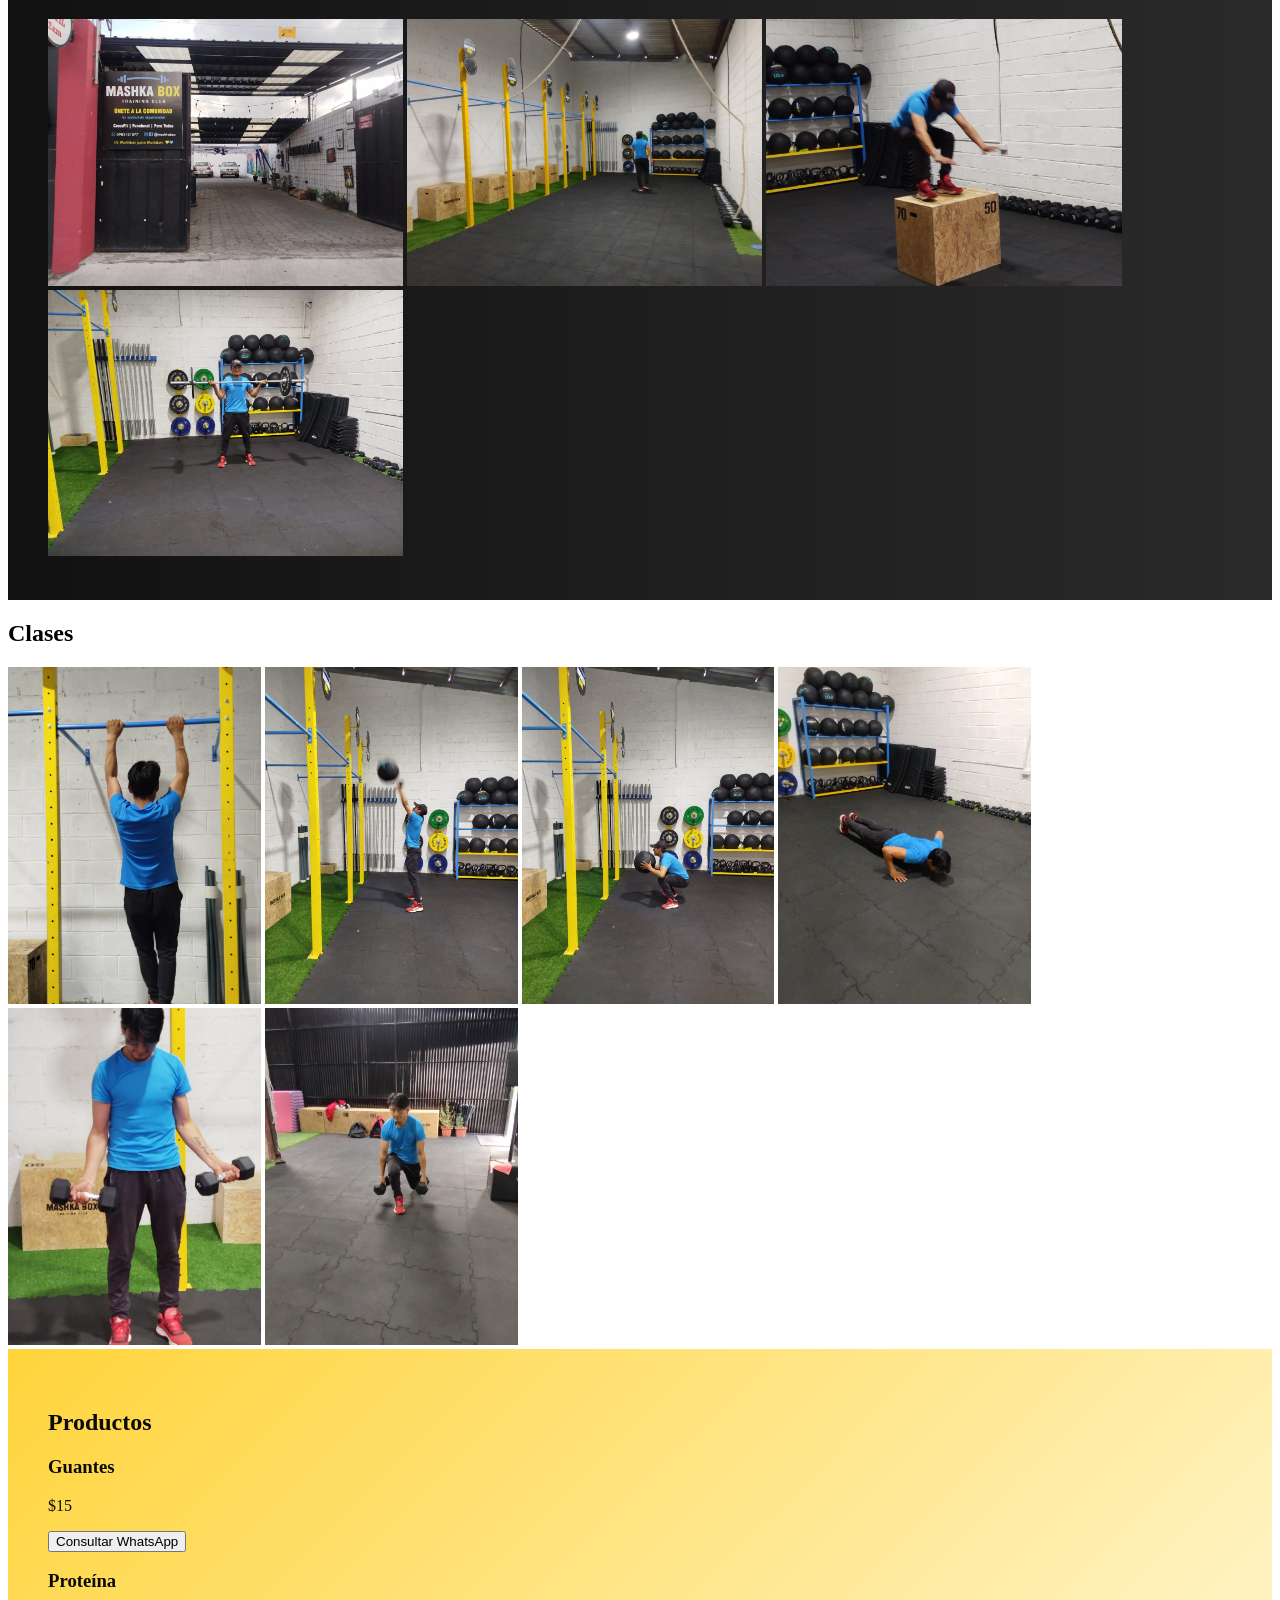
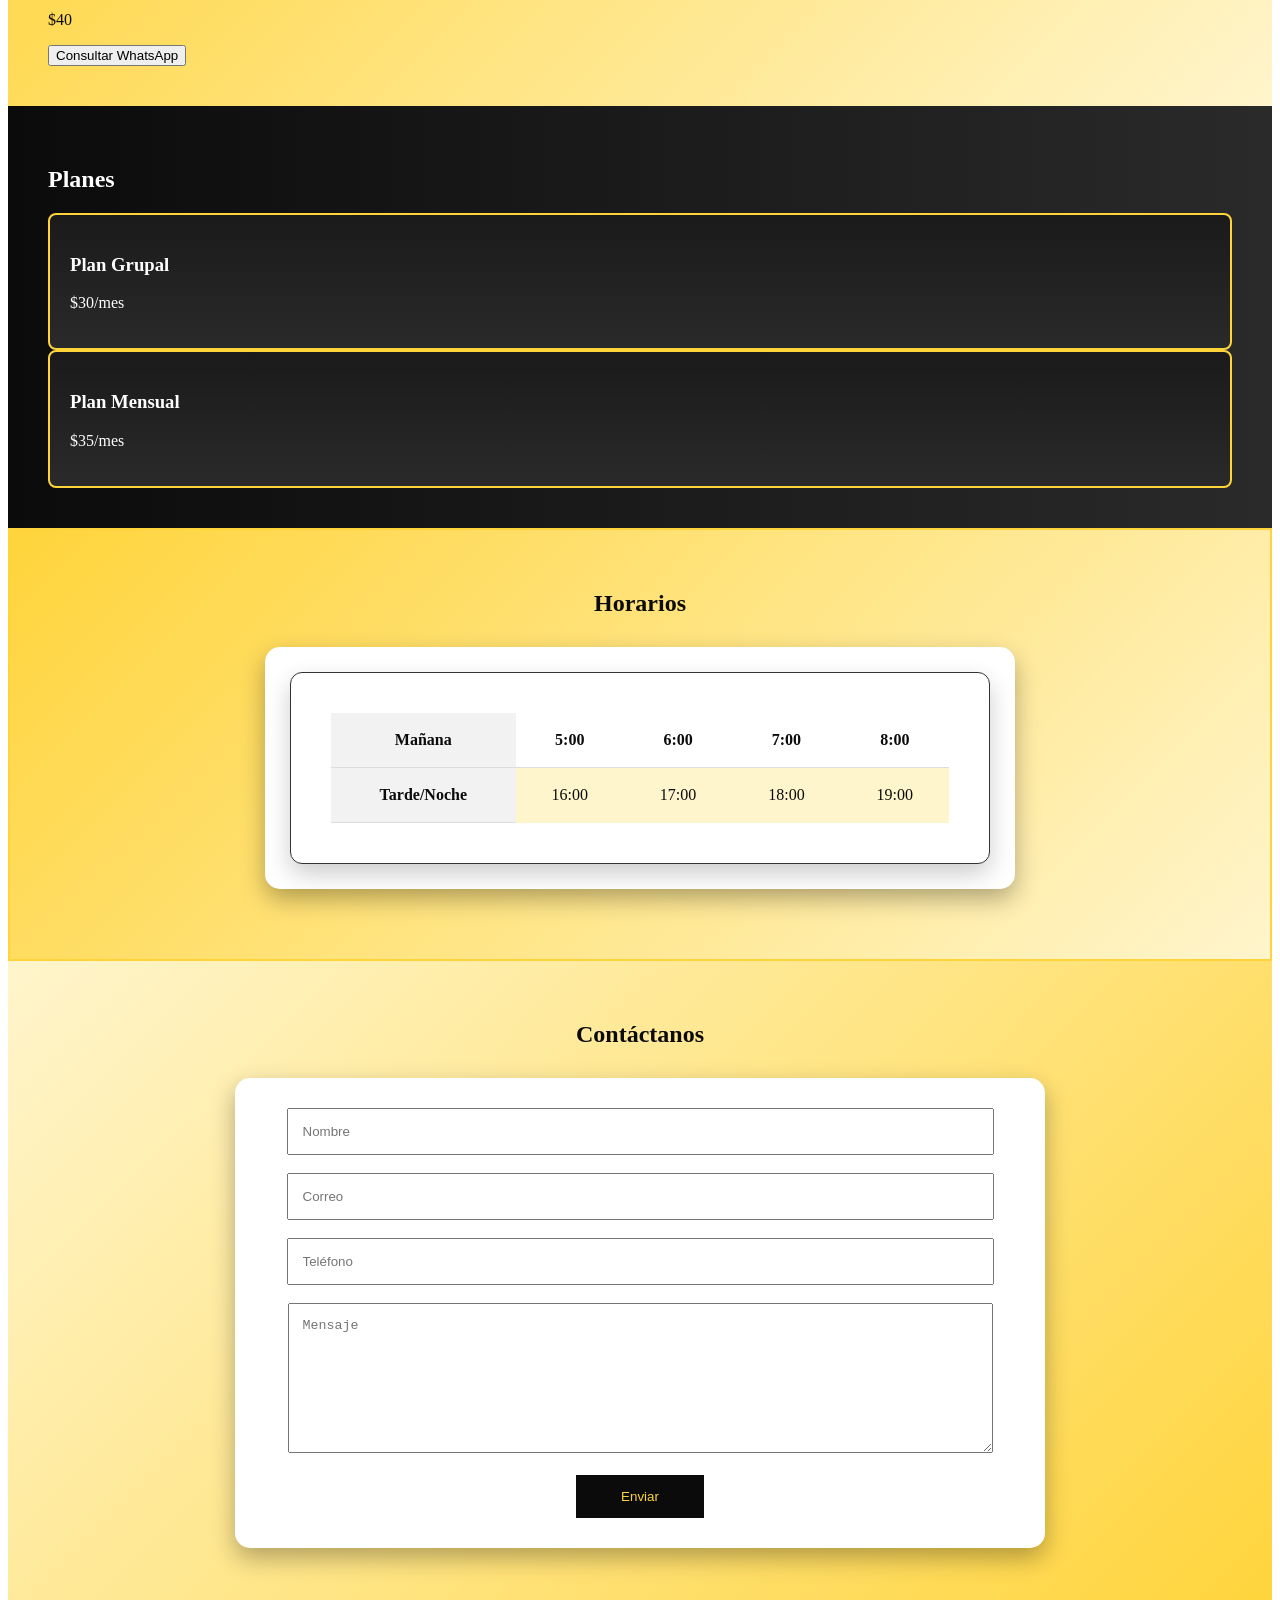
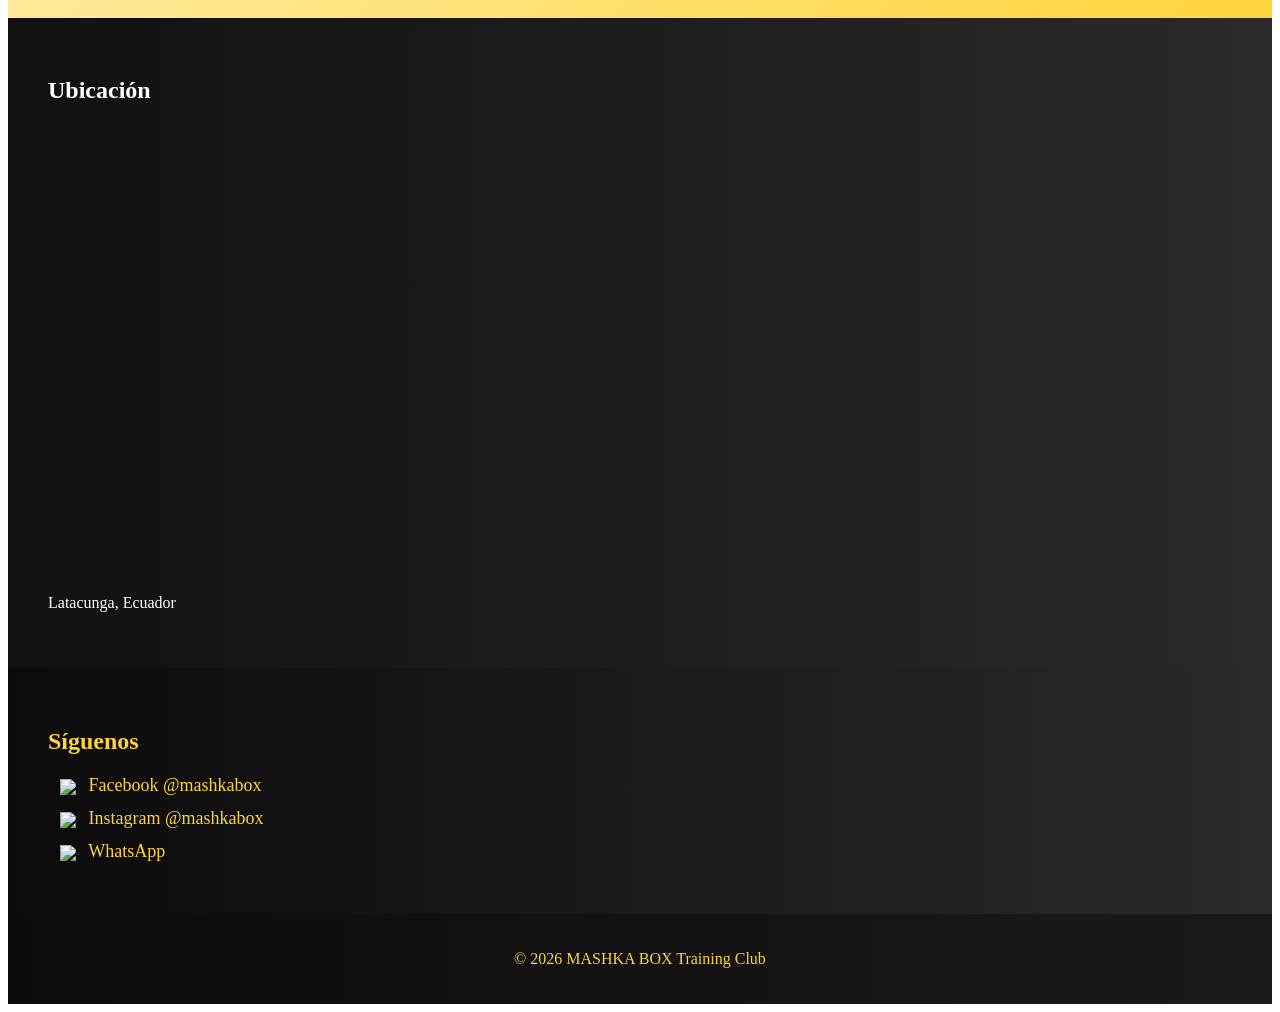
==== commit 9643f042: "pagina lista" ====
--- a/index.html
+++ b/index.html
@@ -1,81 +1,87 @@
 <!DOCTYPE html>
+<html lang="es">
 <head>
-<link rel="icon" src="mashkaboximg.jpg" type="jpg">
-<link rel="stylesheet" href="css/style.css">
-<meta name="viewport" content="width=device-width, initial-scale=1.0">
-<title>MASHKA BOX</title>
+    <meta charset="UTF-8">
+    <meta name="viewport" content="width=device-width, initial-scale=1.0">
+    <title>MASHKA BOX</title>
+
+    <link rel="icon" href="mashkaboximg.jpg" type="image/jpg">
+    <link rel="stylesheet" href="css/style.css">
 </head>
+
 <body>
 
-<!-- NAVBAR -->
-<header >
+<header>
     <h2>MASHKA BOX</h2>
-    <h2>Training club</h2>
+    <h3>Training Club</h3>
+
     <nav>
-        <a href="INICIO">Inicio</a>
-        <a href="NOSOTROS">Nosotros</a>
-        <a href="ENTRENOS">Video</a>
-        <a href="GALERIA">Galeria</a>
-        <a href="PLANES">Planes</a>
-        <a href="INICIO">Contacto</a>
+        <a href="#inicio">Inicio</a>
+        <a href="#nosotros">Nosotros</a>
+        <a href="#video">Video</a>
+        <a href="#galeria">Galería</a>
+        <a href="#entrenamiento">Clases</a>
+        <a href="#productos">Productos</a>
+        <a href="#planes">Planes</a>
+        <a href="#contacto">Contacto</a>
     </nav>
 </header>
 
-<!-- HERO -->
 <section id="inicio">
     <h1>MASHKA BOX</h1>
-    <h2>Training club</h2>
-    <img src="mashkaboximg.jpg" alt="mashkabox" width="500" height="450">
+    <h2>Training Club</h2>
+
+    <div class="inicio-img">
+        <img src="mashkaboximg.jpg" width="500">
+    </div>
+
     <h3>No necesitas experiencia</h3>
     <h3>Solo ganas de empezar</h3>
-    <button >Inscribete Gratis</button>
+
+    <button>Inscríbete Gratis</button>
 </section>
 
-<!-- SOBRE NOSOTROS -->
 <section id="nosotros">
-    <h2>Sobre Nosotros</h2>
-    <p>Somos un centro de entrenamiento enfocado en mejorar tu rendimiento fisico, salud y disciplina mediante entrenamientos funcionales.</p>
-    <p><strong>Mision:</strong> Mejorar la calidad de vida.</p>
-    <p><strong>Vision:</strong> Ser lideres en entrenamiento funcional.</p>
+    <h1>Sobre Nosotros</h1>
+    <p>Somos un centro de entrenamiento enfocado en mejorar tu rendimiento físico, salud y disciplina mediante entrenamientos funcionales.</p>
+    <p><strong>Misión:</strong> Mejorar la calidad de vida.</p>
+    <p><strong>Visión:</strong> Ser líderes en entrenamiento funcional.</p>
 </section>
 
-<!-- VIDEO -->
 <section id="video">
-    <h2>Conoce nuestro entrenamiento</h2>
-    <blockquote class="instagram-media" data-instgrm-captioned data-instgrm-permalink="https://www.instagram.com/reel/DV_ohLWjizm/?utm_source=ig_embed&amp;utm_campaign=loading" data-instgrm-version="14" style=" background:#FFF; border:0; border-radius:3px; box-shadow:0 0 1px 0 rgba(0,0,0,0.5),0 1px 10px 0 rgba(0,0,0,0.15); margin: 1px; max-width:540px; min-width:326px; padding:0; width:99.375%; width:-webkit-calc(100% - 2px); width:calc(100% - 2px);"><div style="padding:16px;"> <a href="https://www.instagram.com/reel/DV_ohLWjizm/?utm_source=ig_embed&amp;utm_campaign=loading" style=" background:#FFFFFF; line-height:0; padding:0 0; text-align:center; text-decoration:none; width:100%;" target="_blank"> <div style=" display: flex; flex-direction: row; align-items: center;"> <div style="background-color: #F4F4F4; border-radius: 50%; flex-grow: 0; height: 40px; margin-right: 14px; width: 40px;"></div> <div style="display: flex; flex-direction: column; flex-grow: 1; justify-content: center;"> <div style=" background-color: #F4F4F4; border-radius: 4px; flex-grow: 0; height: 14px; margin-bottom: 6px; width: 100px;"></div> <div style=" background-color: #F4F4F4; border-radius: 4px; flex-grow: 0; height: 14px; width: 60px;"></div></div></div><div style="padding: 19% 0;"></div> <div style="display:block; height:50px; margin:0 auto 12px; width:50px;"><svg width="50px" height="50px" viewBox="0 0 60 60" version="1.1" xmlns="https://www.w3.org/2000/svg" xmlns:xlink="https://www.w3.org/1999/xlink"><g stroke="none" stroke-width="1" fill="none" fill-rule="evenodd"><g transform="translate(-511.000000, -20.000000)" fill="#000000"><g><path d="M556.869,30.41 C554.814,30.41 553.148,32.076 553.148,34.131 C553.148,36.186 554.814,37.852 556.869,37.852 C558.924,37.852 560.59,36.186 560.59,34.131 C560.59,32.076 558.924,30.41 556.869,30.41 M541,60.657 C535.114,60.657 530.342,55.887 530.342,50 C530.342,44.114 535.114,39.342 541,39.342 C546.887,39.342 551.658,44.114 551.658,50 C551.658,55.887 546.887,60.657 541,60.657 M541,33.886 C532.1,33.886 524.886,41.1 524.886,50 C524.886,58.899 532.1,66.113 541,66.113 C549.9,66.113 557.115,58.899 557.115,50 C557.115,41.1 549.9,33.886 541,33.886 M565.378,62.101 C565.244,65.022 564.756,66.606 564.346,67.663 C563.803,69.06 563.154,70.057 562.106,71.106 C561.058,72.155 560.06,72.803 558.662,73.347 C557.607,73.757 556.021,74.244 553.102,74.378 C549.944,74.521 548.997,74.552 541,74.552 C533.003,74.552 532.056,74.521 528.898,74.378 C525.979,74.244 524.393,73.757 523.338,73.347 C521.94,72.803 520.942,72.155 519.894,71.106 C518.846,70.057 518.197,69.06 517.654,67.663 C517.244,66.606 516.755,65.022 516.623,62.101 C516.479,58.943 516.448,57.996 516.448,50 C516.448,42.003 516.479,41.056 516.623,37.899 C516.755,34.978 517.244,33.391 517.654,32.338 C518.197,30.938 518.846,29.942 519.894,28.894 C520.942,27.846 521.94,27.196 523.338,26.654 C524.393,26.244 525.979,25.756 528.898,25.623 C532.057,25.479 533.004,25.448 541,25.448 C548.997,25.448 549.943,25.479 553.102,25.623 C556.021,25.756 557.607,26.244 558.662,26.654 C560.06,27.196 561.058,27.846 562.106,28.894 C563.154,29.942 563.803,30.938 564.346,32.338 C564.756,33.391 565.244,34.978 565.378,37.899 C565.522,41.056 565.552,42.003 565.552,50 C565.552,57.996 565.522,58.943 565.378,62.101 M570.82,37.631 C570.674,34.438 570.167,32.258 569.425,30.349 C568.659,28.377 567.633,26.702 565.965,25.035 C564.297,23.368 562.623,22.342 560.652,21.575 C558.743,20.834 556.562,20.326 553.369,20.18 C550.169,20.033 549.148,20 541,20 C532.853,20 531.831,20.033 528.631,20.18 C525.438,20.326 523.257,20.834 521.349,21.575 C519.376,22.342 517.703,23.368 516.035,25.035 C514.368,26.702 513.342,28.377 512.574,30.349 C511.834,32.258 511.326,34.438 511.181,37.631 C511.035,40.831 511,41.851 511,50 C511,58.147 511.035,59.17 511.181,62.369 C511.326,65.562 511.834,67.743 512.574,69.651 C513.342,71.625 514.368,73.296 516.035,74.965 C517.703,76.634 519.376,77.658 521.349,78.425 C523.257,79.167 525.438,79.673 528.631,79.82 C531.831,79.965 532.853,80.001 541,80.001 C549.148,80.001 550.169,79.965 553.369,79.82 C556.562,79.673 558.743,79.167 560.652,78.425 C562.623,77.658 564.297,76.634 565.965,74.965 C567.633,73.296 568.659,71.625 569.425,69.651 C570.167,67.743 570.674,65.562 570.82,62.369 C570.966,59.17 571,58.147 571,50 C571,41.851 570.966,40.831 570.82,37.631"></path></g></g></g></svg></div><div style="padding-top: 8px;"> <div style=" color:#3897f0; font-family:Arial,sans-serif; font-size:14px; font-style:normal; font-weight:550; line-height:18px;">Ver esta publicación en Instagram</div></div><div style="padding: 12.5% 0;"></div> <div style="display: flex; flex-direction: row; margin-bottom: 14px; align-items: center;"><div> <div style="background-color: #F4F4F4; border-radius: 50%; height: 12.5px; width: 12.5px; transform: translateX(0px) translateY(7px);"></div> <div style="background-color: #F4F4F4; height: 12.5px; transform: rotate(-45deg) translateX(3px) translateY(1px); width: 12.5px; flex-grow: 0; margin-right: 14px; margin-left: 2px;"></div> <div style="background-color: #F4F4F4; border-radius: 50%; height: 12.5px; width: 12.5px; transform: translateX(9px) translateY(-18px);"></div></div><div style="margin-left: 8px;"> <div style=" background-color: #F4F4F4; border-radius: 50%; flex-grow: 0; height: 20px; width: 20px;"></div> <div style=" width: 0; height: 0; border-top: 2px solid transparent; border-left: 6px solid #f4f4f4; border-bottom: 2px solid transparent; transform: translateX(16px) translateY(-4px) rotate(30deg)"></div></div><div style="margin-left: auto;"> <div style=" width: 0px; border-top: 8px solid #F4F4F4; border-right: 8px solid transparent; transform: translateY(16px);"></div> <div style=" background-color: #F4F4F4; flex-grow: 0; height: 12px; width: 16px; transform: translateY(-4px);"></div> <div style=" width: 0; height: 0; border-top: 8px solid #F4F4F4; border-left: 8px solid transparent; transform: translateY(-4px) translateX(8px);"></div></div></div> <div style="display: flex; flex-direction: column; flex-grow: 1; justify-content: center; margin-bottom: 24px;"> <div style=" background-color: #F4F4F4; border-radius: 4px; flex-grow: 0; height: 14px; margin-bottom: 6px; width: 224px;"></div> <div style=" background-color: #F4F4F4; border-radius: 4px; flex-grow: 0; height: 14px; width: 144px;"></div></div></a><p style=" color:#c9c8cd; font-family:Arial,sans-serif; font-size:14px; line-height:17px; margin-bottom:0; margin-top:8px; overflow:hidden; padding:8px 0 7px; text-align:center; text-overflow:ellipsis; white-space:nowrap;"><a href="https://www.instagram.com/reel/DV_ohLWjizm/?utm_source=ig_embed&amp;utm_campaign=loading" style=" color:#c9c8cd; font-family:Arial,sans-serif; font-size:14px; font-style:normal; font-weight:normal; line-height:17px; text-decoration:none;" target="_blank">Una publicación compartida de Mashka Box Training Club (@mashkabox)</a></p></div></blockquote>
+    <h2 class="centrado">Conoce nuestro entrenamiento</h2>
+
+    <div class="video-box">
+        <blockquote class="instagram-media"
+            data-instgrm-permalink="https://www.instagram.com/reel/DV_ohLWjizm/"
+            data-instgrm-version="14">
+        </blockquote>
+    </div>
+
     <script async src="//www.instagram.com/embed.js"></script>
-    </iframe>
 </section>
 
+<section id="galeria">
+    <h2>Galería</h2>
 
-<!-- GALERIA -->
-<section id="galeria">
-    <h2>Galeria</h2>
     <h3>Instalaciones</h3>
-  
     <img src="12.jpg" width="30%">
     <img src="2.jpg" width="30%">
     <img src="3.jpg" width="30%">
-
     <img src="5.jpg" width="30%">
-
-    <h3>Equipos</h3>
-    <img src="https://via.placeholder.com/300" width="30%">
-    <img src="https://via.placeholder.com/300" width="30%">
 </section>
 
-<!-- ENTRENAMIENTO -->
 <section id="entrenamiento">
     <h2>Clases</h2>
-    <img src="4.jpg" width="20%" >
-    <img src="6.jpg" width="20%" >
-    <img src="7.jpg" width="20%" >
-    <img src="8.jpg" width="20%" >
-    <img src="9.jpg" width="20%" >
-    <img src="11.jpg" width="20%" >
+
+    <img src="4.jpg" width="20%">
+    <img src="6.jpg" width="20%">
+    <img src="7.jpg" width="20%">
+    <img src="8.jpg" width="20%">
+    <img src="9.jpg" width="20%">
+    <img src="11.jpg" width="20%">
 </section>
 
-<!-- PRODUCTOS -->
 <section id="productos">
     <h2>Productos</h2>
 
@@ -86,112 +92,97 @@
     </div>
 
     <div>
-        <h3>Proteina</h3>
+        <h3>Proteína</h3>
         <p>$40</p>
         <button>Consultar WhatsApp</button>
     </div>
 </section>
 
-<!-- PLANES -->
 <section id="planes">
     <h2>Planes</h2>
 
-    <div >
+    <div>
         <h3>Plan Grupal</h3>
-        <p>$30/mes c/u</p>
-        <p>Desde 3 personas</p>
-        <button>Elegir</button>
-    </div>
-
-    <div >
-        <h3>Plan Estudiantes</h3>
         <p>$30/mes</p>
-        <p>Con carnet vigente</p>
-        <button>Elegir</button>
-    </div>
-
-    <div >
-        <h3>Plan Mensual</h3>
-        <p>$35/mes</p>
-        <p>intenta un mes</p>
-        <button>Elegir</button>
     </div>
 
     <div>
-        <h3>Plan trimestral</h3>
-        <p>$95/mes</p>
-        <p>Comprometete 90 dias</p>
-        <button>Elegir</button>
-    </div>
-
-    <div>
-        <h3>Plan Semestral</h3>
-        <p>$180/mes</p>
-        <p>Convierte tu vida</p>
-        <button>Elegir</button>
-    </div>
-
+        <h3>Plan Mensual</h3>
+        <p>$35/mes</p>
     </div>
 </section>
 
-<!-- HORARIOS -->
 <section id="horarios">
-    <h2>Horarios</h2>
-    <table >
-        <tr>
-            <th>Matutino</th>
-            <td>5am</td>
-            <td>6am</td>
-            <td>7am</td>
-            <td>8am</td>
-        </tr>
-        <tr>
-            <th>Tarde/Noche</th>
-            <td>16pm</td>
-            <td>17pm</td>
-            <td>18pm</td>
-            <td>19pm</td>
-            <td>20pm</td>
-        </tr>
-    </table>
+    <h2 class="centrado">Horarios</h2>
+
+    <div class="tabla-box">
+        <table>
+            <tr class="tabla-header">
+
+            <tr>
+                <th>Mañana</th>
+                 <th>5:00</th>
+                <th>6:00</th>
+                <th>7:00</th>
+                <th>8:00</th>
+            </tr>
+
+            <tr>
+                <th>Tarde/Noche</th>
+                <td>16:00</td>
+                <td>17:00</td>
+                <td>18:00</td>
+                <td>19:00</td>
+            </tr>
+        </table>
+    </div>
 </section>
 
-<!-- REDES -->
-<section id="redes">
-    <h2>Siguenos</h2>
-    <a href="#" target="_blank">Facebook.@mashkabox</a>
-    <a href="#" target="_blank">Instagram.@mashkabox</a>
-    <a href="#" target="_blank">WhatsApp</a>
+<section id="contacto">
+    <h2 class="centrado">Contáctanos</h2>
+
+    <div class="form-box">
+        <form class="form-centro">
+            <input type="text" placeholder="Nombre" required><br><br>
+            <input type="email" placeholder="Correo" required><br><br>
+            <input type="text" placeholder="Teléfono" required><br><br>
+            <textarea placeholder="Mensaje" required></textarea><br><br>
+            <button class="btn-enviar">Enviar</button>
+        </form>
+    </div>
 </section>
 
-<!-- CONTACTO -->
-<section id="contacto">
-    <h2>Contactanos</h2>
+<section id="ubicacion">
+    <h2>Ubicación</h2>
 
-    <form>
-        <input type="text" placeholder="Nombre" required><br><br>
-        <input type="email" placeholder="Correo" required><br><br>
-        <input type="text" placeholder="Telefono" required><br><br>
-        <textarea placeholder="Mensaje" required></textarea><br><br>
-        <button type="submit">Enviar</button>
-    </form>
+    <iframe 
+        src="https://www.google.com/maps/embed?pb=!1m14!1m8!1m3!1d498.6593947852148!2d-78.6110841!3d-0.9454329!3m2!1i1024!2i768!4f13.1!3m3!1m2!1s0x91d461636565889b%3A0x390a2c8fd01dcfa2!2sMashka%20Box%20Training%20Club!5e0!3m2!1ses!2sec!4v1776268327012!5m2!1ses!2sec">
+    </iframe>
+
+    <p>Latacunga, Ecuador</p>
 </section>
 
-<!-- MAPA -->
-<section id="ubicacion">
-    <h2>Ubicacion</h2>
-    <iframe src="https://www.google.com/maps/embed?pb=!1m14!1m8!1m3!1d498.6593947852148!2d-78.6110841!3d-0.9454329!3m2!1i1024!2i768!4f13.1!3m3!1m2!1s0x91d461636565889b%3A0x390a2c8fd01dcfa2!2sMashka%20Box%20Training%20Club!5e0!3m2!1ses!2sec!4v1776268327012!5m2!1ses!2sec" 
-        width="100%" height="450" 
-        style="border:0;" 
-        allowfullscreen="" loading="lazy" 
-        referrerpolicy="no-referrer-when-downgrade">
-    </iframe>
-    <p>Direccion: Latacunga, Ecuador</p>
+<section id="redes">
+    <h2 class="redes-titulo">Síguenos</h2>
+
+    <a href="#" class="redes-link">
+        <img src="https://cdn-icons-png.flaticon.com/512/733/733547.png">
+        Facebook @mashkabox
+    </a>
+
+    <a href="#" class="redes-link">
+        <img src="https://cdn-icons-png.flaticon.com/512/2111/2111463.png">
+        Instagram @mashkabox
+    </a>
+
+    <a href="#" class="redes-link">
+        <img src="https://cdn-icons-png.flaticon.com/512/733/733585.png">
+        WhatsApp
+    </a>
 </section>
 
-<!-- FOOTER -->
-<footer >
-    <p>© 2026 CrossFit Center</p>
+<footer>
+    <p>© 2026 MASHKA BOX Training Club</p>
 </footer>
 
 </body>
--- a/css/style.css
+++ b/css/style.css
@@ -1,101 +1,106 @@
+
 header{
-    background: linear-gradient(90deg, #0F2A44, #1E88C8); /* azul oscuro + azul */
-    color:#ffffff;
+    background: linear-gradient(90deg, #0B0B0B, #2a2a2a);
+    color:#FFD43B;
     padding:15px;
 }
 
 nav a{
-    color:#ffffff; 
+    color:#FFD43B; 
     margin:10px;
 }
 
 nav a:hover{
-    color:#FFD43B;
+    color:#ffffff;
 }
 
 #inicio{
     text-align:center; 
     padding:50px; 
-    background: linear-gradient(135deg, #1E88C8, #ffffff);
-    color:#0F2A44;
+    background: linear-gradient(135deg, #FFD43B, #e6b800, #fff5cc);
+    color:#0B0B0B;
 }
 
 #inicio button{
     padding:15px;
-    background:#FFD43B;
-    color:#0F2A44;
+    background:#0B0B0B;
+    color:#FFD43B;
+    border:none;
     border-radius:6px;
 }
 
 #nosotros{
     padding:40px;
-    background:#ffffff;
-    color:#222;
+    background: linear-gradient(to right, #0B0B0B, #2a2a2a);
+    color:#ffffff;
 }
 
 #video{
     padding:40px;
-    background:linear-gradient(to right, #eef5fb, #d9ecfa);
-    color:#222;
+    background: linear-gradient(135deg, #fff5cc, #FFD43B);
+    color:#0B0B0B;
 }
 
 #galeria{
     padding:40px;
-    background:#ffffff;
-    color:#222;
+    background: linear-gradient(to right, #111111, #2a2a2a);
+    color:#ffffff;
 }
 
 #productos{
     padding:40px;
-    background:linear-gradient(to right, #ffffff, #eef5fb);
-    color:#222;
+    background: linear-gradient(135deg, #FFD43B, #fff5cc);
+    color:#0B0B0B;
 }
 
 #planes{
     padding:40px;
-    background:#ffffff;
-    color:#222;
+    background: linear-gradient(to right, #0B0B0B, #2a2a2a);
+    color:#ffffff;
 }
 
 #planes div{
-    border:2px solid #1E88C8; 
+    border:2px solid #FFD43B; 
     padding:20px;
-    background:linear-gradient(to bottom, #ffffff, #f0f7fd);
-    color:#111;
+    background: linear-gradient(to bottom, #1a1a1a, #2a2a2a);
+    color:#ffffff;
+    border-radius:8px;
 }
 
 #horarios{
-    border:2px solid #1E88C8; 
-    padding:40px;
-    background:#ffffff;
+    border:2px solid #FFD43B; 
+    padding:40px;
+    background: linear-gradient(135deg, #FFD43B, #fff5cc);
+    color:#0B0B0B;
 }
 
 #horarios table{
-    border:1px solid #ddd; 
-    padding:40px;
-    background:#ffffff;
+    border:1px solid #333; 
+    padding:40px;
+    background:#ffffff;
+    color:#0B0B0B;
 }
 
 #redes{
     padding:40px;
-    background: linear-gradient(90deg, #0F2A44, #1E88C8);
-    color:#ffffff;
+    background: linear-gradient(90deg, #0B0B0B, #2a2a2a);
+    color:#FFD43B;
 }
 
 #contacto{
     padding:40px;
-    background:#ffffff;
-    color:#222;
+    background: linear-gradient(135deg, #fff5cc, #FFD43B);
+    color:#0B0B0B;
 }
 
 #ubicacion{
     padding:40px;
-    background:linear-gradient(to right, #eef5fb, #d9ecfa);
-    color:#222;
+    background: linear-gradient(to right, #111111, #2a2a2a);
+    color:#ffffff;
 }
 
 footer{
-    background:#0F2A44; /* azul oscuro elegante */
+    background: linear-gradient(90deg, #0B0B0B, #1a1a1a);
     color:#FFD43B;
     text-align:center;
     padding:20px;
@@ -103,6 +108,166 @@
 
 #entrenamineto{
     padding:40px;
-    background:#ffffff;
-    color:#222;
+    background: linear-gradient(135deg, #FFD43B, #fff5cc);
+    color:#0B0B0B;
+}
+
+.inicio-img{
+    text-align:center;
+}
+
+.centrado{
+    text-align:center;
+}
+
+.video-box{
+    width:100%;
+    max-width:400px;
+    margin:40px auto;
+    padding:15px;
+    background:#111;
+    border-radius:20px;
+    box-shadow:0 10px 30px rgba(0,0,0,0.5);
+}
+
+.instagram-media{
+    margin:0 auto;
+    width:100%;
+}
+
+.tabla-box{
+    width:80%;
+    max-width:700px;
+    margin:30px auto;
+    padding:25px;
+    background:#ffffff;
+    border-radius:15px;
+    box-shadow:0 10px 25px rgba(0,0,0,0.3);
+}
+
+table{
+    width:100%;
+    text-align:center;
+    border-collapse:collapse;
+}
+
+th, td{
+    padding:15px;
+}
+
+.form-box{
+    width:80%;
+    max-width:750px;
+    margin:30px auto;
+    padding:30px;
+    background:#ffffff;
+    border-radius:15px;
+    box-shadow:0 10px 25px rgba(0,0,0,0.3);
+}
+
+.form-centro{
+    text-align:center;
+}
+
+input, textarea{
+    width:90%;
+    padding:14px;
+}
+
+textarea{
+    height:120px;
+}
+
+.btn-enviar{
+    padding:14px 45px;
+    background:#0B0B0B;
+    color:#FFD43B;
+    border:none;
+}
+
+iframe{
+    width:100%;
+    height:450px;
+    border:0;
+}
+
+.redes-titulo{
+    color:#0B0B0B;
+}
+
+.redes-link{
+    display:block;
+    margin:12px;
+    color:#0B0B0B;
+    text-decoration:none;
+}
+
+.redes-link img{
+    width:25px;
+    vertical-align:middle;
+}
+/* ARREGLO REDES (VISIBILIDAD) */
+#redes h2{
+    color:#FFD43B;
+}
+
+.redes-link{
+    display:block;
+    margin:12px;
+    color:#FFD43B;   /* ← ESTE ES EL FIX */
+    text-decoration:none;
+    font-size:18px;
+}
+
+.redes-link img{
+    width:25px;
+    vertical-align:middle;
+    margin-right:8px;
+}
+
+#horarios table{
+    width:100%;
+    border-collapse:separate;
+    border-spacing:0;
+    background:#ffffff;
+    color:#0B0B0B;
+    border-radius:12px;
+    overflow:hidden;
+    font-size:16px;
+    box-shadow:0 10px 25px rgba(0,0,0,0.2);
+}
+
+/* CELDAS */
+#horarios th, 
+#horarios td{
+    padding:18px;
+    text-align:center;
+    border-bottom:1px solid #ddd;
+}
+
+/* ENCABEZADO */
+.tabla-header{
+    background:#0B0B0B;
+    color:#FFD43B;
+    font-weight:bold;
+}
+
+/* PRIMERA COLUMNA */
+#horarios th:first-child{
+    background:#f2f2f2;
+    font-weight:bold;
+}
+
+/* FILAS FIJAS */
+#horarios tr:nth-child(2){
+    background:#ffffff;
+}
+
+#horarios tr:nth-child(3){
+    background:#fff5cc;
+}
+
+/* ÚLTIMA FILA SIN BORDE */
+#horarios tr:last-child td{
+    border-bottom:none;
 }
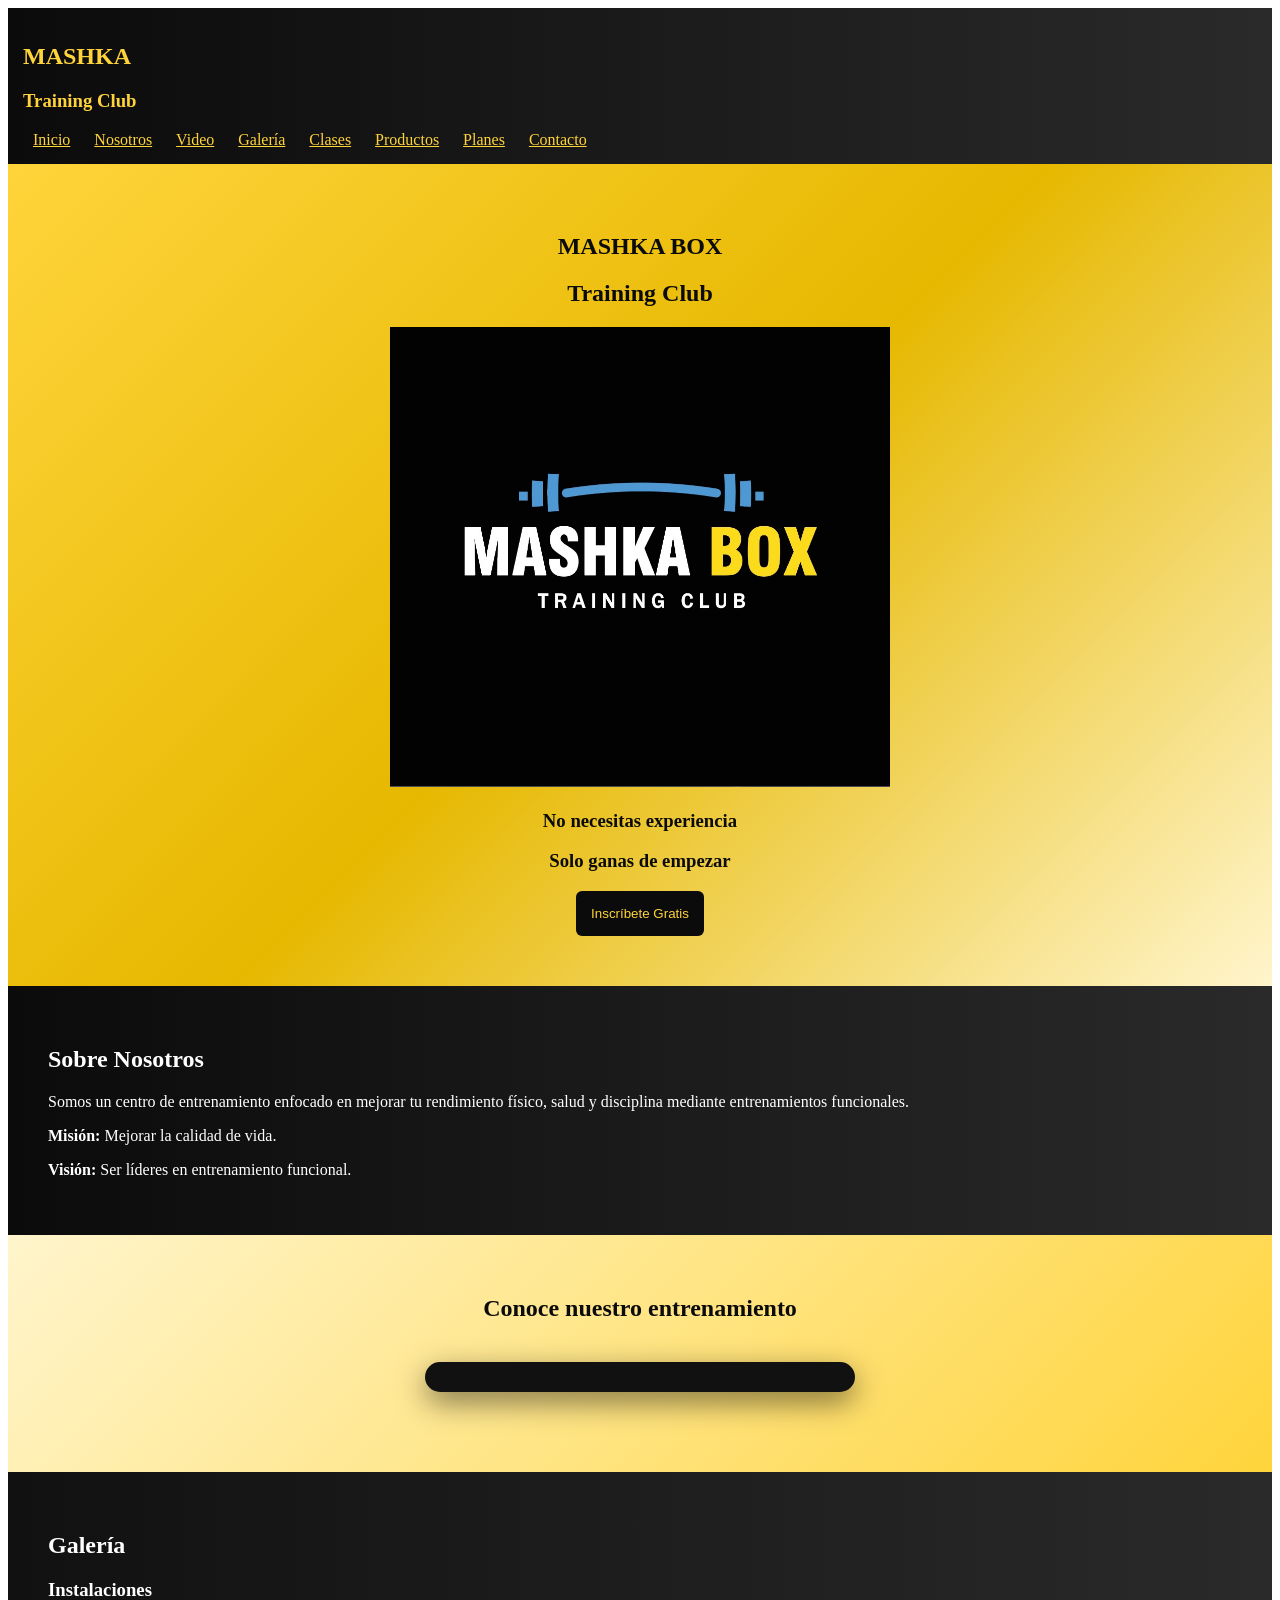
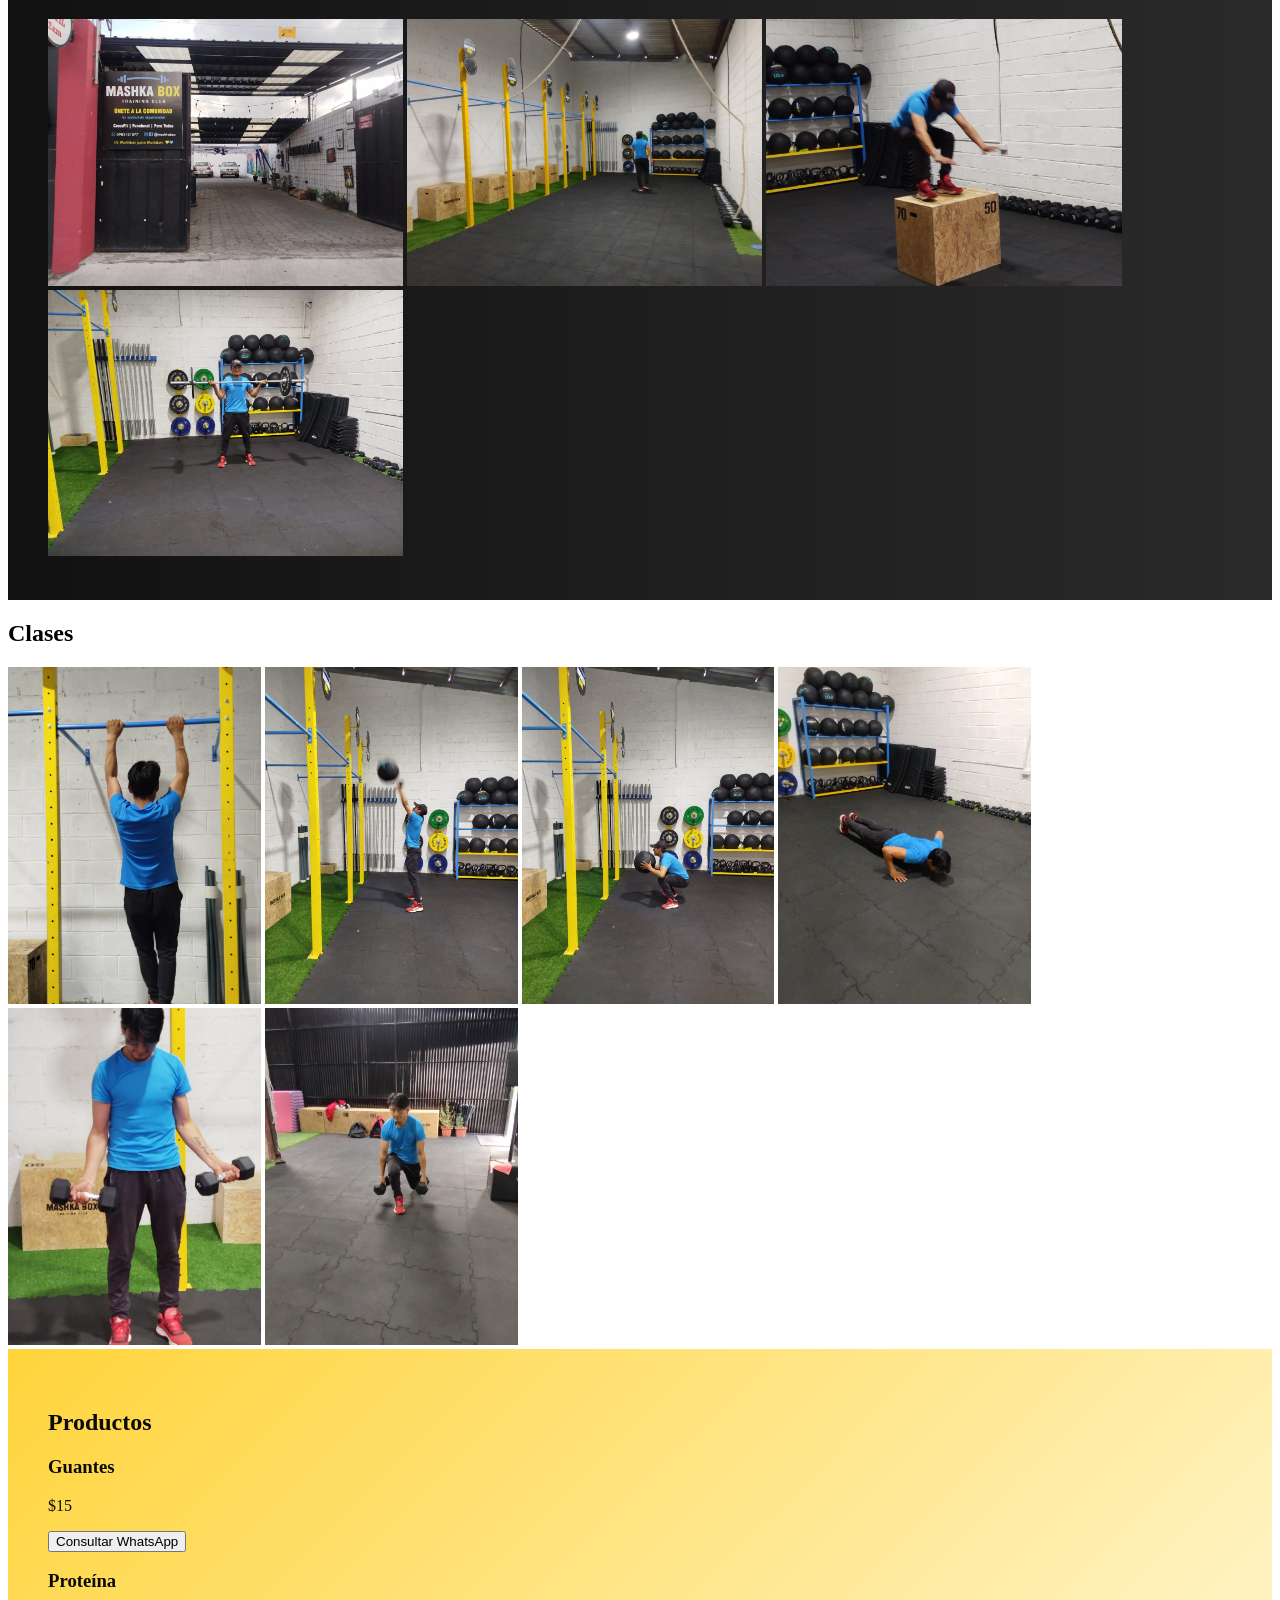
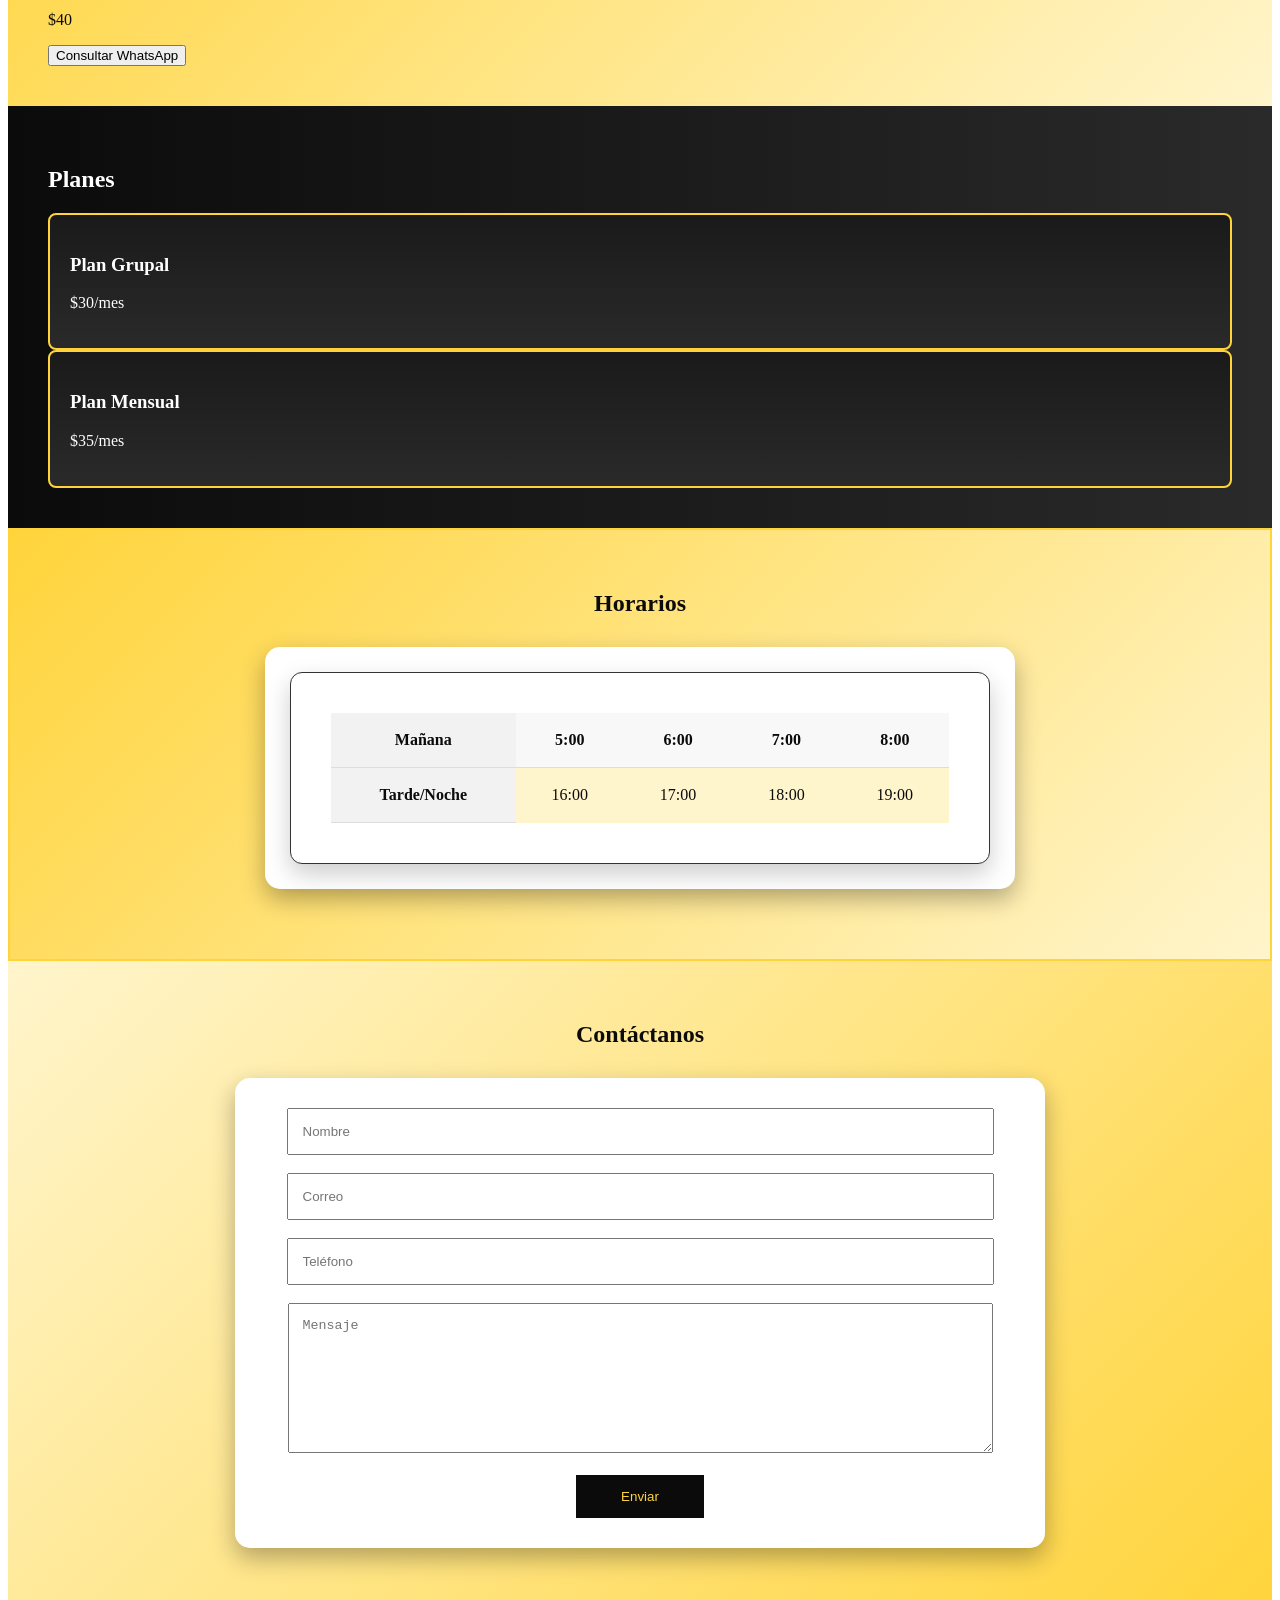
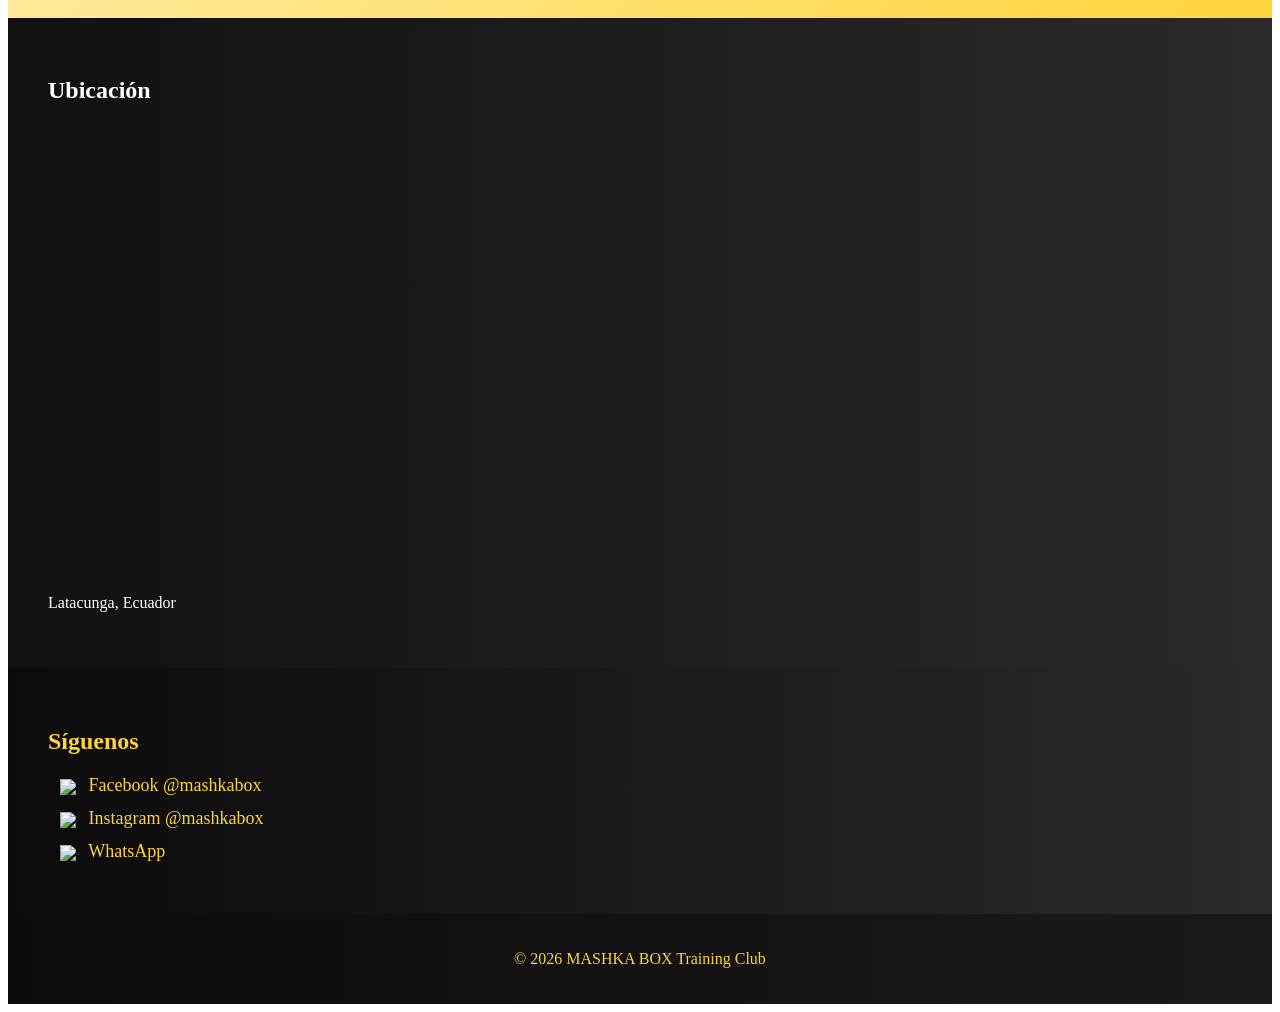
==== commit fab7838e: "actualizacion" ====
--- a/index.html
+++ b/index.html
@@ -12,7 +12,7 @@
 <body>
 
 <header>
-    <h2>MASHKA BOX</h2>
+    <h2>MASHKA </h2>
     <h3>Training Club</h3>
 
     <nav>
--- a/css/style.css
+++ b/css/style.css
@@ -260,7 +260,7 @@
 
 /* FILAS FIJAS */
 #horarios tr:nth-child(2){
-    background:#ffffff;
+    background:#f9f8f8;
 }
 
 #horarios tr:nth-child(3){
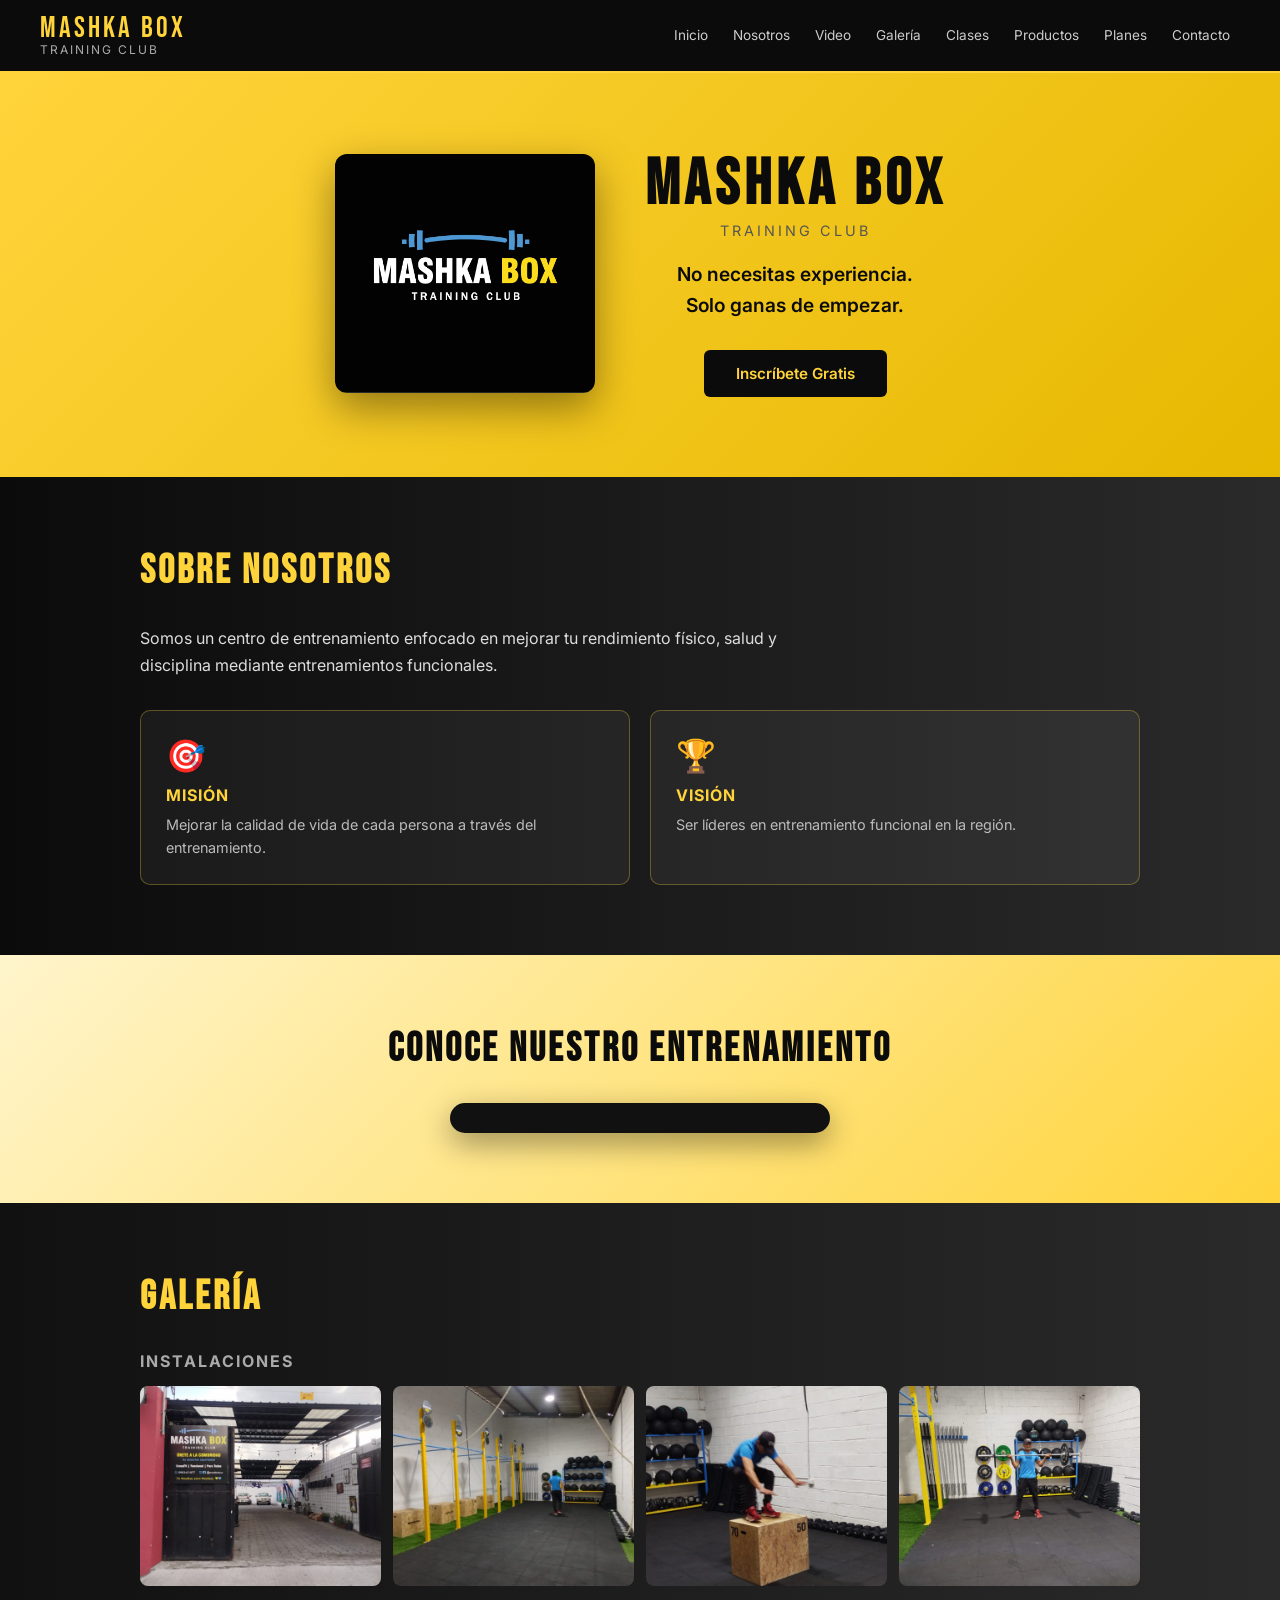
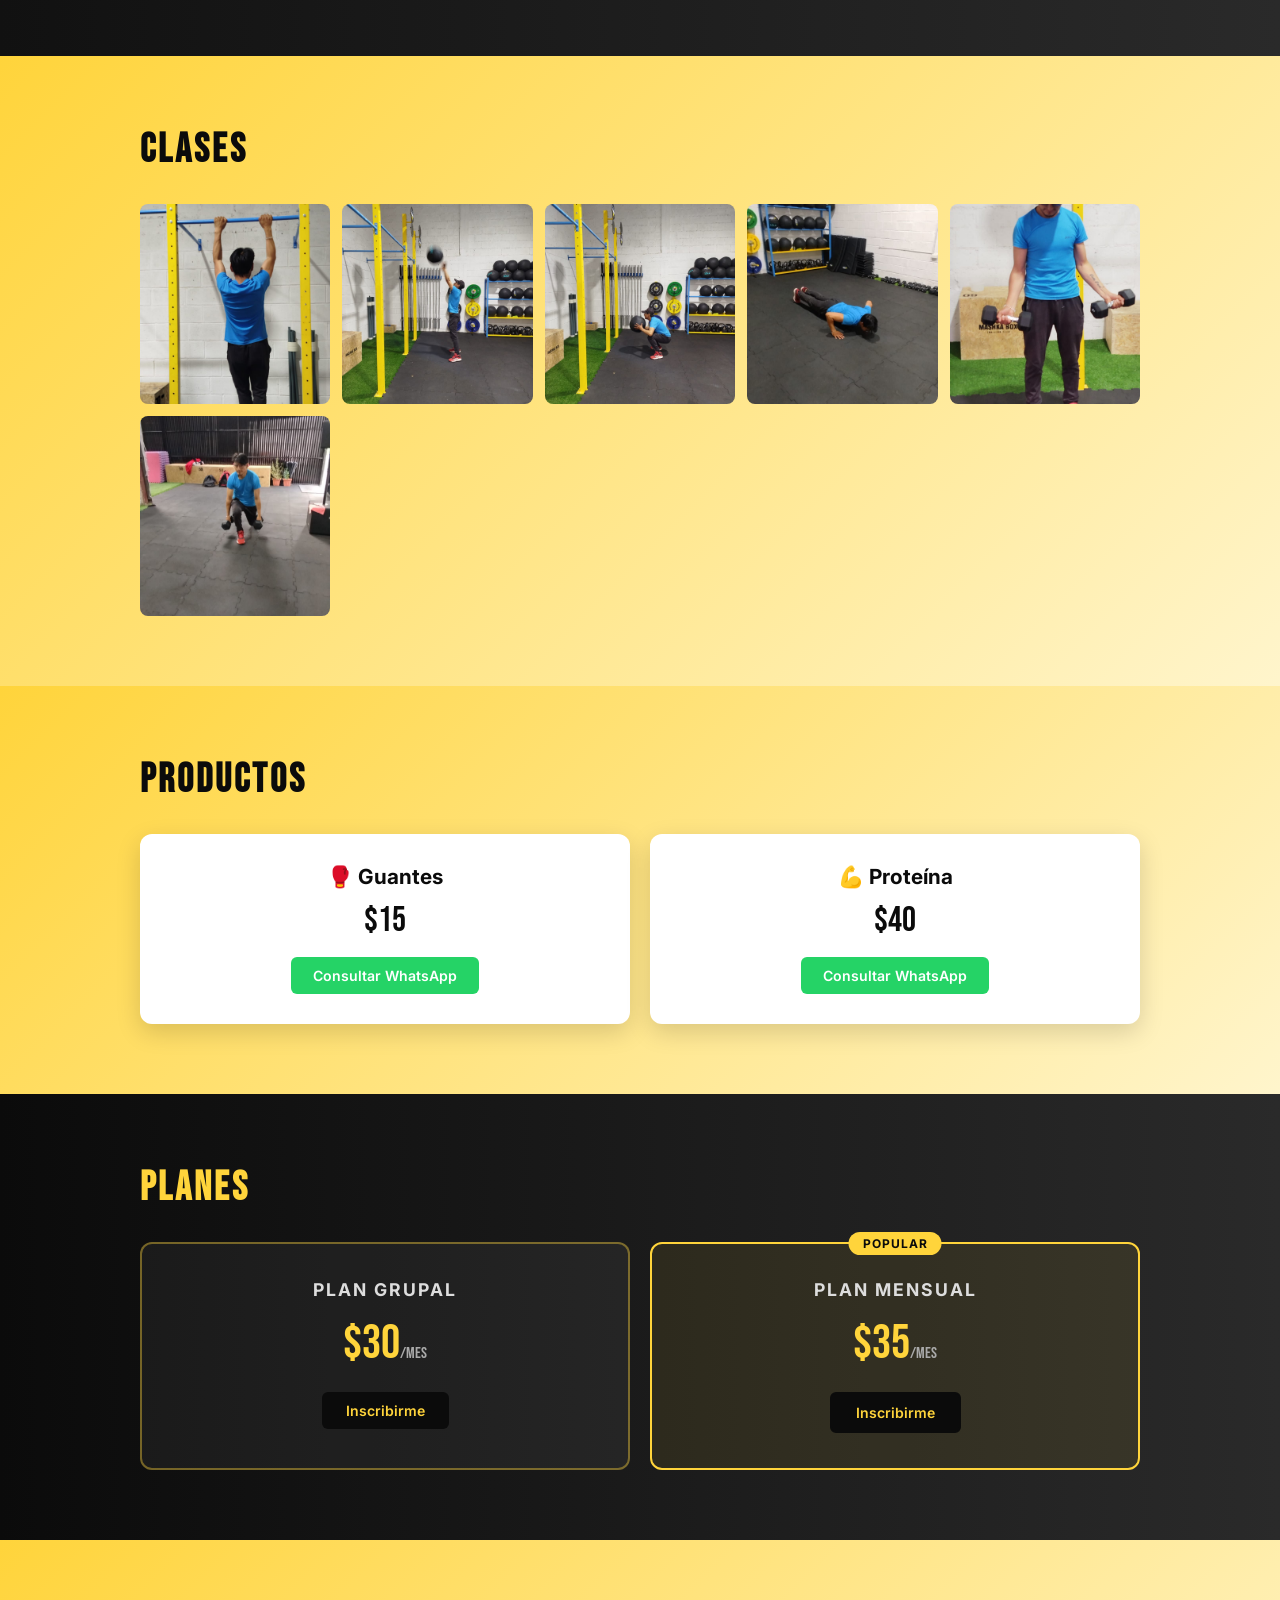
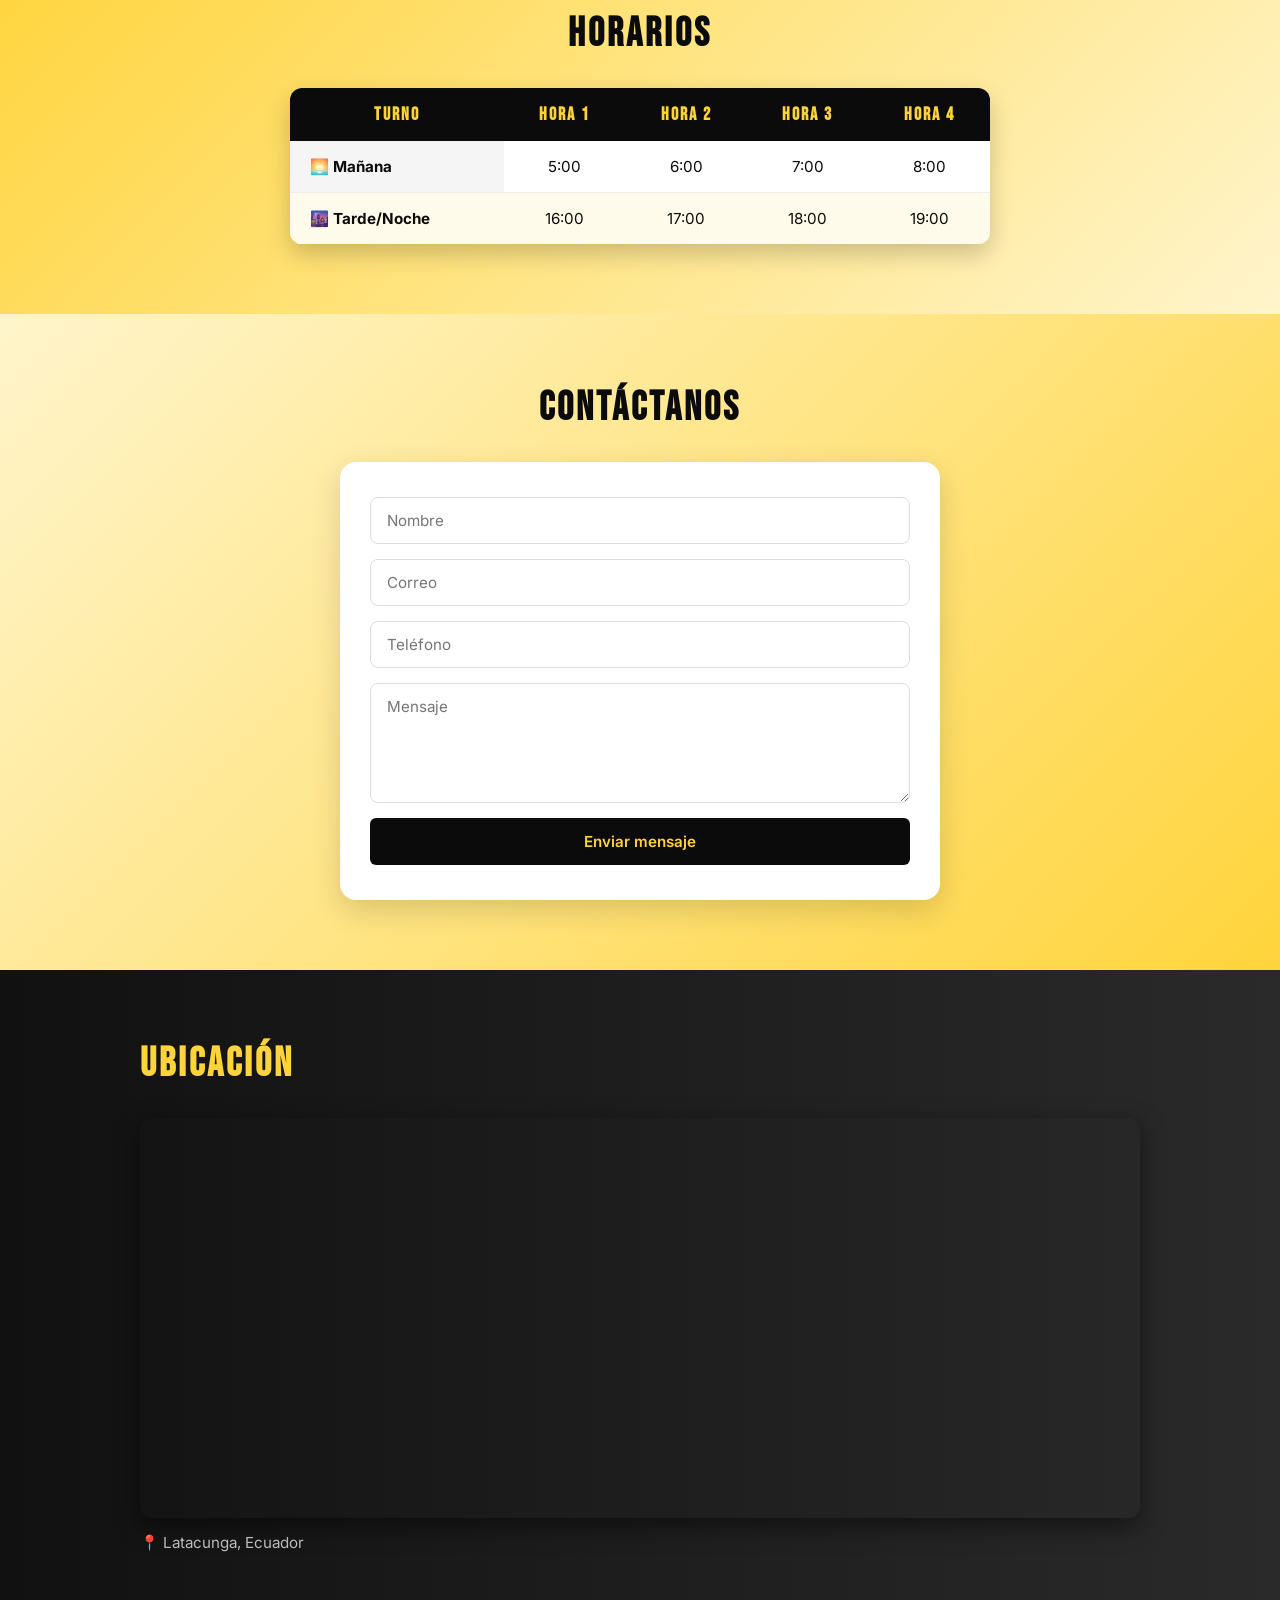
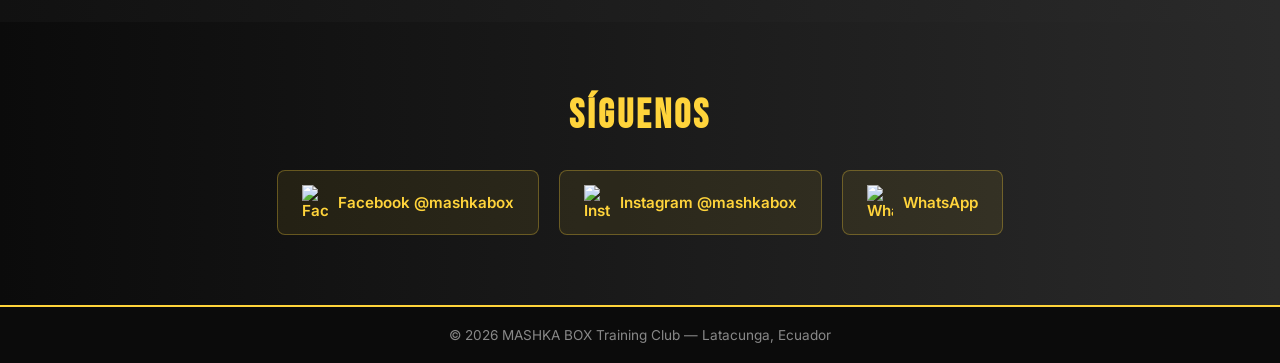
==== commit 934bde3a: "actualizacion" ====
--- a/index.html
+++ b/index.html
@@ -3,186 +3,229 @@
 <head>
     <meta charset="UTF-8">
     <meta name="viewport" content="width=device-width, initial-scale=1.0">
-    <title>MASHKA BOX</title>
-
+    <title>MASHKA BOX - Training Club</title>
     <link rel="icon" href="mashkaboximg.jpg" type="image/jpg">
+    <link rel="preconnect" href="https://fonts.googleapis.com">
+    <link href="https://fonts.googleapis.com/css2?family=Bebas+Neue&family=Inter:wght@400;600&display=swap" rel="stylesheet">
     <link rel="stylesheet" href="css/style.css">
 </head>
 
 <body>
 
 <header>
-    <h2>MASHKA </h2>
-    <h3>Training Club</h3>
-
-    <nav>
-        <a href="#inicio">Inicio</a>
-        <a href="#nosotros">Nosotros</a>
-        <a href="#video">Video</a>
-        <a href="#galeria">Galería</a>
-        <a href="#entrenamiento">Clases</a>
-        <a href="#productos">Productos</a>
-        <a href="#planes">Planes</a>
-        <a href="#contacto">Contacto</a>
-    </nav>
+    <div class="header-inner">
+        <div class="logo">
+            <span class="logo-main">MASHKA BOX</span>
+            <span class="logo-sub">Training Club</span>
+        </div>
+        <nav>
+            <a href="#inicio">Inicio</a>
+            <a href="#nosotros">Nosotros</a>
+            <a href="#video">Video</a>
+            <a href="#galeria">Galería</a>
+            <a href="#entrenamiento">Clases</a>
+            <a href="#productos">Productos</a>
+            <a href="#planes">Planes</a>
+            <a href="#contacto">Contacto</a>
+        </nav>
+    </div>
 </header>
 
 <section id="inicio">
-    <h1>MASHKA BOX</h1>
-    <h2>Training Club</h2>
-
-    <div class="inicio-img">
-        <img src="mashkaboximg.jpg" width="500">
-    </div>
-
-    <h3>No necesitas experiencia</h3>
-    <h3>Solo ganas de empezar</h3>
-
-    <button>Inscríbete Gratis</button>
+    <div class="hero-content">
+        <div class="hero-img">
+            <img src="mashkaboximg.jpg" alt="Mashka Box">
+        </div>
+        <div class="hero-text">
+            <h1>MASHKA BOX</h1>
+            <p class="hero-sub">Training Club</p>
+            <p class="hero-tagline">No necesitas experiencia.<br>Solo ganas de empezar.</p>
+            <a href="#contacto" class="btn-primary">Inscríbete Gratis</a>
+        </div>
+    </div>
 </section>
 
 <section id="nosotros">
-    <h1>Sobre Nosotros</h1>
-    <p>Somos un centro de entrenamiento enfocado en mejorar tu rendimiento físico, salud y disciplina mediante entrenamientos funcionales.</p>
-    <p><strong>Misión:</strong> Mejorar la calidad de vida.</p>
-    <p><strong>Visión:</strong> Ser líderes en entrenamiento funcional.</p>
+    <div class="section-inner">
+        <h2 class="section-title">Sobre Nosotros</h2>
+        <p>Somos un centro de entrenamiento enfocado en mejorar tu rendimiento físico, salud y disciplina mediante entrenamientos funcionales.</p>
+        <div class="cards-row">
+            <div class="card">
+                <span class="card-icon">🎯</span>
+                <h3>Misión</h3>
+                <p>Mejorar la calidad de vida de cada persona a través del entrenamiento.</p>
+            </div>
+            <div class="card">
+                <span class="card-icon">🏆</span>
+                <h3>Visión</h3>
+                <p>Ser líderes en entrenamiento funcional en la región.</p>
+            </div>
+        </div>
+    </div>
 </section>
 
 <section id="video">
-    <h2 class="centrado">Conoce nuestro entrenamiento</h2>
-
-    <div class="video-box">
-        <blockquote class="instagram-media"
-            data-instgrm-permalink="https://www.instagram.com/reel/DV_ohLWjizm/"
-            data-instgrm-version="14">
-        </blockquote>
-    </div>
-
-    <script async src="//www.instagram.com/embed.js"></script>
+    <div class="section-inner centered">
+        <h2 class="section-title">Conoce nuestro entrenamiento</h2>
+        <div class="video-box">
+            <blockquote class="instagram-media"
+                data-instgrm-permalink="https://www.instagram.com/reel/DV_ohLWjizm/"
+                data-instgrm-version="14">
+            </blockquote>
+        </div>
+        <script async src="//www.instagram.com/embed.js"></script>
+    </div>
 </section>
 
 <section id="galeria">
-    <h2>Galería</h2>
-
-    <h3>Instalaciones</h3>
-    <img src="12.jpg" width="30%">
-    <img src="2.jpg" width="30%">
-    <img src="3.jpg" width="30%">
-    <img src="5.jpg" width="30%">
+    <div class="section-inner">
+        <h2 class="section-title">Galería</h2>
+        <h3 class="sub-title">Instalaciones</h3>
+        <div class="gallery-grid">
+            <img src="12.jpg" alt="Instalación 1">
+            <img src="2.jpg" alt="Instalación 2">
+            <img src="3.jpg" alt="Instalación 3">
+            <img src="5.jpg" alt="Instalación 4">
+        </div>
+    </div>
 </section>
 
 <section id="entrenamiento">
-    <h2>Clases</h2>
-
-    <img src="4.jpg" width="20%">
-    <img src="6.jpg" width="20%">
-    <img src="7.jpg" width="20%">
-    <img src="8.jpg" width="20%">
-    <img src="9.jpg" width="20%">
-    <img src="11.jpg" width="20%">
+    <div class="section-inner">
+        <h2 class="section-title">Clases</h2>
+        <div class="gallery-grid six">
+            <img src="4.jpg" alt="Clase">
+            <img src="6.jpg" alt="Clase">
+            <img src="7.jpg" alt="Clase">
+            <img src="8.jpg" alt="Clase">
+            <img src="9.jpg" alt="Clase">
+            <img src="11.jpg" alt="Clase">
+        </div>
+    </div>
 </section>
 
 <section id="productos">
-    <h2>Productos</h2>
-
-    <div>
-        <h3>Guantes</h3>
-        <p>$15</p>
-        <button>Consultar WhatsApp</button>
-    </div>
-
-    <div>
-        <h3>Proteína</h3>
-        <p>$40</p>
-        <button>Consultar WhatsApp</button>
+    <div class="section-inner">
+        <h2 class="section-title">Productos</h2>
+        <div class="cards-row">
+            <div class="producto-card">
+                <h3>🥊 Guantes</h3>
+                <p class="precio">$15</p>
+                <a href="https://wa.me/593000000000" class="btn-wa">Consultar WhatsApp</a>
+            </div>
+            <div class="producto-card">
+                <h3>💪 Proteína</h3>
+                <p class="precio">$40</p>
+                <a href="https://wa.me/593000000000" class="btn-wa">Consultar WhatsApp</a>
+            </div>
+        </div>
     </div>
 </section>
 
 <section id="planes">
-    <h2>Planes</h2>
-
-    <div>
-        <h3>Plan Grupal</h3>
-        <p>$30/mes</p>
-    </div>
-
-    <div>
-        <h3>Plan Mensual</h3>
-        <p>$35/mes</p>
+    <div class="section-inner">
+        <h2 class="section-title">Planes</h2>
+        <div class="cards-row">
+            <div class="plan-card">
+                <h3>Plan Grupal</h3>
+                <p class="plan-precio">$30<span>/mes</span></p>
+                <a href="#contacto" class="btn-primary small">Inscribirme</a>
+            </div>
+            <div class="plan-card destacado">
+                <span class="badge">Popular</span>
+                <h3>Plan Mensual</h3>
+                <p class="plan-precio">$35<span>/mes</span></p>
+                <a href="#contacto" class="btn-dark small">Inscribirme</a>
+            </div>
+        </div>
     </div>
 </section>
 
 <section id="horarios">
-    <h2 class="centrado">Horarios</h2>
-
-    <div class="tabla-box">
-        <table>
-            <tr class="tabla-header">
-
-            <tr>
-                <th>Mañana</th>
-                 <th>5:00</th>
-                <th>6:00</th>
-                <th>7:00</th>
-                <th>8:00</th>
-            </tr>
-
-            <tr>
-                <th>Tarde/Noche</th>
-                <td>16:00</td>
-                <td>17:00</td>
-                <td>18:00</td>
-                <td>19:00</td>
-            </tr>
-        </table>
+    <div class="section-inner centered">
+        <h2 class="section-title">Horarios</h2>
+        <div class="tabla-box">
+            <table>
+                <thead>
+                    <tr class="tabla-header">
+                        <th>Turno</th>
+                        <th>Hora 1</th>
+                        <th>Hora 2</th>
+                        <th>Hora 3</th>
+                        <th>Hora 4</th>
+                    </tr>
+                </thead>
+                <tbody>
+                    <tr>
+                        <th>🌅 Mañana</th>
+                        <td>5:00</td>
+                        <td>6:00</td>
+                        <td>7:00</td>
+                        <td>8:00</td>
+                    </tr>
+                    <tr>
+                        <th>🌆 Tarde/Noche</th>
+                        <td>16:00</td>
+                        <td>17:00</td>
+                        <td>18:00</td>
+                        <td>19:00</td>
+                    </tr>
+                </tbody>
+            </table>
+        </div>
     </div>
 </section>
 
 <section id="contacto">
-    <h2 class="centrado">Contáctanos</h2>
-
-    <div class="form-box">
-        <form class="form-centro">
-            <input type="text" placeholder="Nombre" required><br><br>
-            <input type="email" placeholder="Correo" required><br><br>
-            <input type="text" placeholder="Teléfono" required><br><br>
-            <textarea placeholder="Mensaje" required></textarea><br><br>
-            <button class="btn-enviar">Enviar</button>
-        </form>
+    <div class="section-inner centered">
+        <h2 class="section-title">Contáctanos</h2>
+        <div class="form-box">
+            <form class="form-centro" onsubmit="return false;">
+                <input type="text" placeholder="Nombre" required>
+                <input type="email" placeholder="Correo" required>
+                <input type="text" placeholder="Teléfono" required>
+                <textarea placeholder="Mensaje" required></textarea>
+                <button class="btn-primary full" type="submit">Enviar mensaje</button>
+            </form>
+        </div>
     </div>
 </section>
 
 <section id="ubicacion">
-    <h2>Ubicación</h2>
-
-    <iframe 
-        src="https://www.google.com/maps/embed?pb=!1m14!1m8!1m3!1d498.6593947852148!2d-78.6110841!3d-0.9454329!3m2!1i1024!2i768!4f13.1!3m3!1m2!1s0x91d461636565889b%3A0x390a2c8fd01dcfa2!2sMashka%20Box%20Training%20Club!5e0!3m2!1ses!2sec!4v1776268327012!5m2!1ses!2sec">
-    </iframe>
-
-    <p>Latacunga, Ecuador</p>
+    <div class="section-inner">
+        <h2 class="section-title">Ubicación</h2>
+        <div class="mapa-box">
+            <iframe
+                src="https://www.google.com/maps/embed?pb=!1m14!1m8!1m3!1d498.6593947852148!2d-78.6110841!3d-0.9454329!3m2!1i1024!2i768!4f13.1!3m3!1m2!1s0x91d461636565889b%3A0x390a2c8fd01dcfa2!2sMashka%20Box%20Training%20Club!5e0!3m2!1ses!2sec!4v1776268327012!5m2!1ses!2sec"
+                allowfullscreen loading="lazy">
+            </iframe>
+        </div>
+        <p class="ubicacion-txt">📍 Latacunga, Ecuador</p>
+    </div>
 </section>
 
 <section id="redes">
-    <h2 class="redes-titulo">Síguenos</h2>
-
-    <a href="#" class="redes-link">
-        <img src="https://cdn-icons-png.flaticon.com/512/733/733547.png">
-        Facebook @mashkabox
-    </a>
-
-    <a href="#" class="redes-link">
-        <img src="https://cdn-icons-png.flaticon.com/512/2111/2111463.png">
-        Instagram @mashkabox
-    </a>
-
-    <a href="#" class="redes-link">
-        <img src="https://cdn-icons-png.flaticon.com/512/733/733585.png">
-        WhatsApp
-    </a>
+    <div class="section-inner centered">
+        <h2 class="section-title amarillo">Síguenos</h2>
+        <div class="redes-row">
+            <a href="#" class="redes-link">
+                <img src="https://cdn-icons-png.flaticon.com/512/733/733547.png" alt="Facebook">
+                <span>Facebook @mashkabox</span>
+            </a>
+            <a href="#" class="redes-link">
+                <img src="https://cdn-icons-png.flaticon.com/512/2111/2111463.png" alt="Instagram">
+                <span>Instagram @mashkabox</span>
+            </a>
+            <a href="#" class="redes-link">
+                <img src="https://cdn-icons-png.flaticon.com/512/733/733585.png" alt="WhatsApp">
+                <span>WhatsApp</span>
+            </a>
+        </div>
+    </div>
 </section>
 
 <footer>
-    <p>© 2026 MASHKA BOX Training Club</p>
+    <p>© 2026 MASHKA BOX Training Club — Latacunga, Ecuador</p>
 </footer>
 
 </body>
--- a/css/style.css
+++ b/css/style.css
@@ -1,273 +1,592 @@
-
-header{
-    background: linear-gradient(90deg, #0B0B0B, #2a2a2a);
-    color:#FFD43B;
-    padding:15px;
-}
-
-nav a{
-    color:#FFD43B; 
-    margin:10px;
-}
-
-nav a:hover{
-    color:#ffffff;
-}
-
-#inicio{
-    text-align:center; 
-    padding:50px; 
-    background: linear-gradient(135deg, #FFD43B, #e6b800, #fff5cc);
-    color:#0B0B0B;
-}
-
-#inicio button{
-    padding:15px;
-    background:#0B0B0B;
-    color:#FFD43B;
-    border:none;
-    border-radius:6px;
-}
-
-#nosotros{
-    padding:40px;
-    background: linear-gradient(to right, #0B0B0B, #2a2a2a);
-    color:#ffffff;
-}
-
-#video{
-    padding:40px;
-    background: linear-gradient(135deg, #fff5cc, #FFD43B);
-    color:#0B0B0B;
-}
-
-#galeria{
-    padding:40px;
-    background: linear-gradient(to right, #111111, #2a2a2a);
-    color:#ffffff;
-}
-
-#productos{
-    padding:40px;
-    background: linear-gradient(135deg, #FFD43B, #fff5cc);
-    color:#0B0B0B;
-}
-
-#planes{
-    padding:40px;
-    background: linear-gradient(to right, #0B0B0B, #2a2a2a);
-    color:#ffffff;
-}
-
-#planes div{
-    border:2px solid #FFD43B; 
-    padding:20px;
-    background: linear-gradient(to bottom, #1a1a1a, #2a2a2a);
-    color:#ffffff;
-    border-radius:8px;
-}
-
-#horarios{
-    border:2px solid #FFD43B; 
-    padding:40px;
-    background: linear-gradient(135deg, #FFD43B, #fff5cc);
-    color:#0B0B0B;
-}
-
-#horarios table{
-    border:1px solid #333; 
-    padding:40px;
-    background:#ffffff;
-    color:#0B0B0B;
-}
-
-#redes{
-    padding:40px;
-    background: linear-gradient(90deg, #0B0B0B, #2a2a2a);
-    color:#FFD43B;
-}
-
-#contacto{
-    padding:40px;
-    background: linear-gradient(135deg, #fff5cc, #FFD43B);
-    color:#0B0B0B;
-}
-
-#ubicacion{
-    padding:40px;
-    background: linear-gradient(to right, #111111, #2a2a2a);
-    color:#ffffff;
-}
-
-footer{
-    background: linear-gradient(90deg, #0B0B0B, #1a1a1a);
-    color:#FFD43B;
-    text-align:center;
-    padding:20px;
-}
-
-#entrenamineto{
-    padding:40px;
-    background: linear-gradient(135deg, #FFD43B, #fff5cc);
-    color:#0B0B0B;
-}
-
-.inicio-img{
-    text-align:center;
-}
-
-.centrado{
-    text-align:center;
-}
-
-.video-box{
-    width:100%;
-    max-width:400px;
-    margin:40px auto;
-    padding:15px;
-    background:#111;
-    border-radius:20px;
-    box-shadow:0 10px 30px rgba(0,0,0,0.5);
-}
-
-.instagram-media{
-    margin:0 auto;
-    width:100%;
-}
-
-.tabla-box{
-    width:80%;
-    max-width:700px;
-    margin:30px auto;
-    padding:25px;
-    background:#ffffff;
-    border-radius:15px;
-    box-shadow:0 10px 25px rgba(0,0,0,0.3);
-}
-
-table{
-    width:100%;
-    text-align:center;
-    border-collapse:collapse;
-}
-
-th, td{
-    padding:15px;
-}
-
-.form-box{
-    width:80%;
-    max-width:750px;
-    margin:30px auto;
-    padding:30px;
-    background:#ffffff;
-    border-radius:15px;
-    box-shadow:0 10px 25px rgba(0,0,0,0.3);
-}
-
-.form-centro{
-    text-align:center;
-}
-
-input, textarea{
-    width:90%;
-    padding:14px;
-}
-
-textarea{
-    height:120px;
-}
-
-.btn-enviar{
-    padding:14px 45px;
-    background:#0B0B0B;
-    color:#FFD43B;
-    border:none;
-}
-
-iframe{
-    width:100%;
-    height:450px;
-    border:0;
-}
-
-.redes-titulo{
-    color:#0B0B0B;
-}
-
-.redes-link{
-    display:block;
-    margin:12px;
-    color:#0B0B0B;
-    text-decoration:none;
-}
-
-.redes-link img{
-    width:25px;
-    vertical-align:middle;
-}
-/* ARREGLO REDES (VISIBILIDAD) */
-#redes h2{
-    color:#FFD43B;
-}
-
-.redes-link{
-    display:block;
-    margin:12px;
-    color:#FFD43B;   /* ← ESTE ES EL FIX */
-    text-decoration:none;
-    font-size:18px;
-}
-
-.redes-link img{
-    width:25px;
-    vertical-align:middle;
-    margin-right:8px;
-}
-
-#horarios table{
-    width:100%;
-    border-collapse:separate;
-    border-spacing:0;
-    background:#ffffff;
-    color:#0B0B0B;
-    border-radius:12px;
-    overflow:hidden;
-    font-size:16px;
-    box-shadow:0 10px 25px rgba(0,0,0,0.2);
-}
-
-/* CELDAS */
-#horarios th, 
-#horarios td{
-    padding:18px;
-    text-align:center;
-    border-bottom:1px solid #ddd;
-}
-
-/* ENCABEZADO */
-.tabla-header{
-    background:#0B0B0B;
-    color:#FFD43B;
-    font-weight:bold;
-}
-
-/* PRIMERA COLUMNA */
-#horarios th:first-child{
-    background:#f2f2f2;
-    font-weight:bold;
-}
-
-/* FILAS FIJAS */
-#horarios tr:nth-child(2){
-    background:#f9f8f8;
-}
-
-#horarios tr:nth-child(3){
-    background:#fff5cc;
-}
-
-/* ÚLTIMA FILA SIN BORDE */
-#horarios tr:last-child td{
-    border-bottom:none;
+:root {
+    --amarillo: #FFD43B;
+    --negro: #0B0B0B;
+    --gris-oscuro: #1a1a1a;
+    --gris-medio: #2a2a2a;
+    --blanco: #ffffff;
+    --amarillo-claro: #fff5cc;
+}
+
+* {
+    margin: 0;
+    padding: 0;
+    box-sizing: border-box;
+}
+
+body {
+    font-family: 'Inter', sans-serif;
+    font-size: 16px;
+    color: var(--blanco);
+    background: var(--negro);
+}
+
+
+header {
+    background: var(--negro);
+    border-bottom: 2px solid var(--amarillo);
+    padding: 15px 40px;
+    position: sticky;
+    top: 0;
+    z-index: 100;
+}
+
+.header-inner {
+    display: flex;
+    align-items: center;
+    justify-content: space-between;
+    flex-wrap: wrap;
+    gap: 10px;
+}
+
+.logo {
+    display: flex;
+    flex-direction: column;
+    line-height: 1;
+}
+
+.logo-main {
+    font-family: 'Bebas Neue', sans-serif;
+    font-size: 1.8rem;
+    color: var(--amarillo);
+    letter-spacing: 3px;
+}
+
+.logo-sub {
+    font-size: 0.75rem;
+    color: #aaa;
+    letter-spacing: 2px;
+    text-transform: uppercase;
+}
+
+nav {
+    display: flex;
+    flex-wrap: wrap;
+    gap: 5px;
+}
+
+nav a {
+    color: #ccc;
+    text-decoration: none;
+    font-size: 0.85rem;
+    padding: 6px 10px;
+    border-radius: 4px;
+    transition: color 0.2s, background 0.2s;
+}
+
+nav a:hover {
+    color: var(--amarillo);
+    background: rgba(255, 212, 59, 0.1);
+}
+
+section {
+    padding: 70px 20px;
+}
+
+.section-inner {
+    max-width: 1000px;
+    margin: 0 auto;
+}
+
+.section-inner.centered {
+    text-align: center;
+}
+
+.section-title {
+    font-family: 'Bebas Neue', sans-serif;
+    font-size: 2.5rem;
+    letter-spacing: 3px;
+    margin-bottom: 30px;
+    color: var(--amarillo);
+}
+
+.sub-title {
+    color: #aaa;
+    margin-bottom: 15px;
+    font-size: 1rem;
+    text-transform: uppercase;
+    letter-spacing: 2px;
+}
+
+#inicio {
+    background: linear-gradient(135deg, var(--amarillo), #e6b800);
+    padding: 80px 20px;
+}
+
+.hero-content {
+    max-width: 1000px;
+    margin: 0 auto;
+    display: flex;
+    align-items: center;
+    justify-content: center;
+    gap: 50px;
+    flex-wrap: wrap;
+    text-align: center;
+}
+
+.hero-img img {
+    width: 260px;
+    border-radius: 12px;
+    box-shadow: 0 15px 40px rgba(0,0,0,0.4);
+}
+
+.hero-text h1 {
+    font-family: 'Bebas Neue', sans-serif;
+    font-size: 4rem;
+    color: var(--negro);
+    letter-spacing: 5px;
+    line-height: 1;
+}
+
+.hero-sub {
+    color: #555;
+    font-size: 0.9rem;
+    letter-spacing: 3px;
+    text-transform: uppercase;
+    margin: 5px 0 20px;
+}
+
+.hero-tagline {
+    font-size: 1.2rem;
+    color: var(--negro);
+    font-weight: 600;
+    margin-bottom: 30px;
+    line-height: 1.6;
+}
+
+.btn-primary {
+    display: inline-block;
+    padding: 14px 32px;
+    background: var(--negro);
+    color: var(--amarillo);
+    border: none;
+    border-radius: 6px;
+    font-family: 'Inter', sans-serif;
+    font-weight: 600;
+    font-size: 0.95rem;
+    cursor: pointer;
+    text-decoration: none;
+    transition: transform 0.2s, box-shadow 0.2s;
+}
+
+.btn-primary:hover {
+    transform: translateY(-2px);
+    box-shadow: 0 6px 20px rgba(0,0,0,0.3);
+}
+
+.btn-dark {
+    display: inline-block;
+    padding: 14px 32px;
+    background: var(--negro);
+    color: var(--amarillo);
+    border: 2px solid var(--negro);
+    border-radius: 6px;
+    font-weight: 600;
+    font-size: 0.95rem;
+    cursor: pointer;
+    text-decoration: none;
+    transition: transform 0.2s;
+}
+
+.btn-dark:hover {
+    transform: translateY(-2px);
+}
+
+.btn-primary.small,
+.btn-dark.small {
+    padding: 10px 24px;
+    font-size: 0.88rem;
+}
+
+.btn-primary.full {
+    width: 100%;
+    text-align: center;
+}
+
+.btn-wa {
+    display: inline-block;
+    padding: 10px 22px;
+    background: #25D366;
+    color: #fff;
+    border-radius: 6px;
+    font-weight: 600;
+    font-size: 0.88rem;
+    text-decoration: none;
+    transition: transform 0.2s;
+}
+
+.btn-wa:hover {
+    transform: translateY(-2px);
+}
+
+#nosotros {
+    background: linear-gradient(to right, var(--negro), var(--gris-medio));
+    color: #ddd;
+}
+
+#nosotros > .section-inner > p {
+    margin-bottom: 30px;
+    line-height: 1.7;
+    max-width: 700px;
+}
+
+.cards-row {
+    display: flex;
+    gap: 20px;
+    flex-wrap: wrap;
+}
+
+.card {
+    flex: 1;
+    min-width: 220px;
+    background: rgba(255,255,255,0.05);
+    border: 1px solid rgba(255, 212, 59, 0.3);
+    border-radius: 10px;
+    padding: 25px;
+}
+
+.card-icon {
+    font-size: 2rem;
+    display: block;
+    margin-bottom: 10px;
+}
+
+.card h3 {
+    color: var(--amarillo);
+    margin-bottom: 8px;
+    font-size: 1rem;
+    text-transform: uppercase;
+    letter-spacing: 1px;
+}
+
+.card p {
+    color: #bbb;
+    font-size: 0.9rem;
+    line-height: 1.6;
+}
+
+#video {
+    background: linear-gradient(135deg, var(--amarillo-claro), var(--amarillo));
+    color: var(--negro);
+}
+
+#video .section-title {
+    color: var(--negro);
+}
+
+.video-box {
+    width: 100%;
+    max-width: 380px;
+    margin: 0 auto;
+    background: #111;
+    border-radius: 16px;
+    padding: 15px;
+    box-shadow: 0 10px 30px rgba(0,0,0,0.4);
+}
+
+.instagram-media {
+    margin: 0 auto !important;
+    width: 100% !important;
+}
+
+#galeria {
+    background: linear-gradient(to right, #111, var(--gris-medio));
+}
+
+#entrenamiento {
+    background: linear-gradient(135deg, var(--amarillo), var(--amarillo-claro));
+    color: var(--negro);
+}
+
+#entrenamiento .section-title {
+    color: var(--negro);
+}
+
+.gallery-grid {
+    display: grid;
+    grid-template-columns: repeat(auto-fit, minmax(200px, 1fr));
+    gap: 12px;
+}
+
+.gallery-grid.six {
+    grid-template-columns: repeat(auto-fit, minmax(160px, 1fr));
+}
+
+.gallery-grid img {
+    width: 100%;
+    height: 200px;
+    object-fit: cover;
+    border-radius: 8px;
+    transition: transform 0.3s, box-shadow 0.3s;
+}
+
+.gallery-grid img:hover {
+    transform: scale(1.03);
+    box-shadow: 0 8px 25px rgba(0,0,0,0.5);
+}
+
+#productos {
+    background: linear-gradient(135deg, var(--amarillo), var(--amarillo-claro));
+    color: var(--negro);
+}
+
+#productos .section-title {
+    color: var(--negro);
+}
+
+.producto-card {
+    flex: 1;
+    min-width: 200px;
+    background: var(--blanco);
+    border-radius: 12px;
+    padding: 30px 25px;
+    text-align: center;
+    box-shadow: 0 8px 25px rgba(0,0,0,0.15);
+    color: var(--negro);
+}
+
+.producto-card h3 {
+    font-size: 1.3rem;
+    margin-bottom: 10px;
+}
+
+.precio {
+    font-family: 'Bebas Neue', sans-serif;
+    font-size: 2.2rem;
+    color: var(--negro);
+    margin-bottom: 15px;
+}
+
+#planes {
+    background: linear-gradient(to right, var(--negro), var(--gris-medio));
+}
+
+.plan-card {
+    flex: 1;
+    min-width: 200px;
+    background: rgba(255,255,255,0.05);
+    border: 2px solid rgba(255, 212, 59, 0.4);
+    border-radius: 12px;
+    padding: 35px 25px;
+    text-align: center;
+    position: relative;
+    transition: transform 0.2s;
+}
+
+.plan-card:hover {
+    transform: translateY(-4px);
+}
+
+.plan-card.destacado {
+    border-color: var(--amarillo);
+    background: rgba(255, 212, 59, 0.08);
+}
+
+.plan-card h3 {
+    font-size: 1.1rem;
+    text-transform: uppercase;
+    letter-spacing: 2px;
+    color: #ddd;
+    margin-bottom: 15px;
+}
+
+.plan-precio {
+    font-family: 'Bebas Neue', sans-serif;
+    font-size: 3rem;
+    color: var(--amarillo);
+    margin-bottom: 20px;
+}
+
+.plan-precio span {
+    font-size: 1rem;
+    color: #aaa;
+}
+
+.badge {
+    position: absolute;
+    top: -12px;
+    left: 50%;
+    transform: translateX(-50%);
+    background: var(--amarillo);
+    color: var(--negro);
+    font-size: 0.75rem;
+    font-weight: 700;
+    padding: 4px 14px;
+    border-radius: 20px;
+    text-transform: uppercase;
+    letter-spacing: 1px;
+}
+
+#horarios {
+    background: linear-gradient(135deg, var(--amarillo), var(--amarillo-claro));
+    color: var(--negro);
+}
+
+#horarios .section-title {
+    color: var(--negro);
+}
+
+.tabla-box {
+    max-width: 700px;
+    margin: 0 auto;
+    border-radius: 12px;
+    overflow: hidden;
+    box-shadow: 0 10px 25px rgba(0,0,0,0.2);
+}
+
+table {
+    width: 100%;
+    border-collapse: collapse;
+    background: var(--blanco);
+    color: var(--negro);
+    font-size: 0.95rem;
+}
+
+th, td {
+    padding: 16px 20px;
+    text-align: center;
+    border-bottom: 1px solid #eee;
+}
+
+.tabla-header th {
+    background: var(--negro);
+    color: var(--amarillo);
+    font-family: 'Bebas Neue', sans-serif;
+    font-size: 1.1rem;
+    letter-spacing: 2px;
+    border-bottom: none;
+}
+
+tbody tr:first-child {
+    background: #fff;
+}
+
+tbody tr:last-child td,
+tbody tr:last-child th {
+    border-bottom: none;
+    background: #fffbea;
+}
+
+tbody th {
+    background: #f5f5f5;
+    font-weight: 700;
+    text-align: left;
+    padding-left: 20px;
+}
+
+#contacto {
+    background: linear-gradient(135deg, var(--amarillo-claro), var(--amarillo));
+    color: var(--negro);
+}
+
+#contacto .section-title {
+    color: var(--negro);
+}
+
+.form-box {
+    max-width: 600px;
+    margin: 0 auto;
+    background: var(--blanco);
+    border-radius: 16px;
+    padding: 35px 30px;
+    box-shadow: 0 10px 30px rgba(0,0,0,0.15);
+}
+
+.form-centro {
+    display: flex;
+    flex-direction: column;
+    gap: 15px;
+}
+
+input, textarea {
+    width: 100%;
+    padding: 13px 16px;
+    border: 1.5px solid #ddd;
+    border-radius: 8px;
+    font-family: 'Inter', sans-serif;
+    font-size: 0.95rem;
+    color: var(--negro);
+    transition: border-color 0.2s;
+    outline: none;
+}
+
+input:focus, textarea:focus {
+    border-color: var(--amarillo);
+}
+
+textarea {
+    height: 120px;
+    resize: vertical;
+}
+
+
+#ubicacion {
+    background: linear-gradient(to right, #111, var(--gris-medio));
+}
+
+.mapa-box {
+    border-radius: 12px;
+    overflow: hidden;
+    margin-bottom: 15px;
+    box-shadow: 0 8px 25px rgba(0,0,0,0.5);
+}
+
+.mapa-box iframe {
+    width: 100%;
+    height: 400px;
+    border: 0;
+    display: block;
+}
+
+.ubicacion-txt {
+    color: #bbb;
+    font-size: 0.95rem;
+}
+
+#redes {
+    background: linear-gradient(90deg, var(--negro), var(--gris-medio));
+}
+
+#redes .section-title.amarillo {
+    color: var(--amarillo);
+}
+
+.redes-row {
+    display: flex;
+    gap: 20px;
+    justify-content: center;
+    flex-wrap: wrap;
+}
+
+.redes-link {
+    display: flex;
+    align-items: center;
+    gap: 10px;
+    color: var(--amarillo);
+    text-decoration: none;
+    background: rgba(255,212,59,0.08);
+    border: 1px solid rgba(255,212,59,0.3);
+    padding: 14px 24px;
+    border-radius: 8px;
+    font-size: 0.95rem;
+    font-weight: 600;
+    transition: background 0.2s, transform 0.2s;
+}
+
+.redes-link:hover {
+    background: rgba(255,212,59,0.18);
+    transform: translateY(-2px);
+}
+
+.redes-link img {
+    width: 26px;
+}
+
+
+footer {
+    background: var(--negro);
+    border-top: 2px solid var(--amarillo);
+    color: #888;
+    text-align: center;
+    padding: 20px;
+    font-size: 0.85rem;
 }
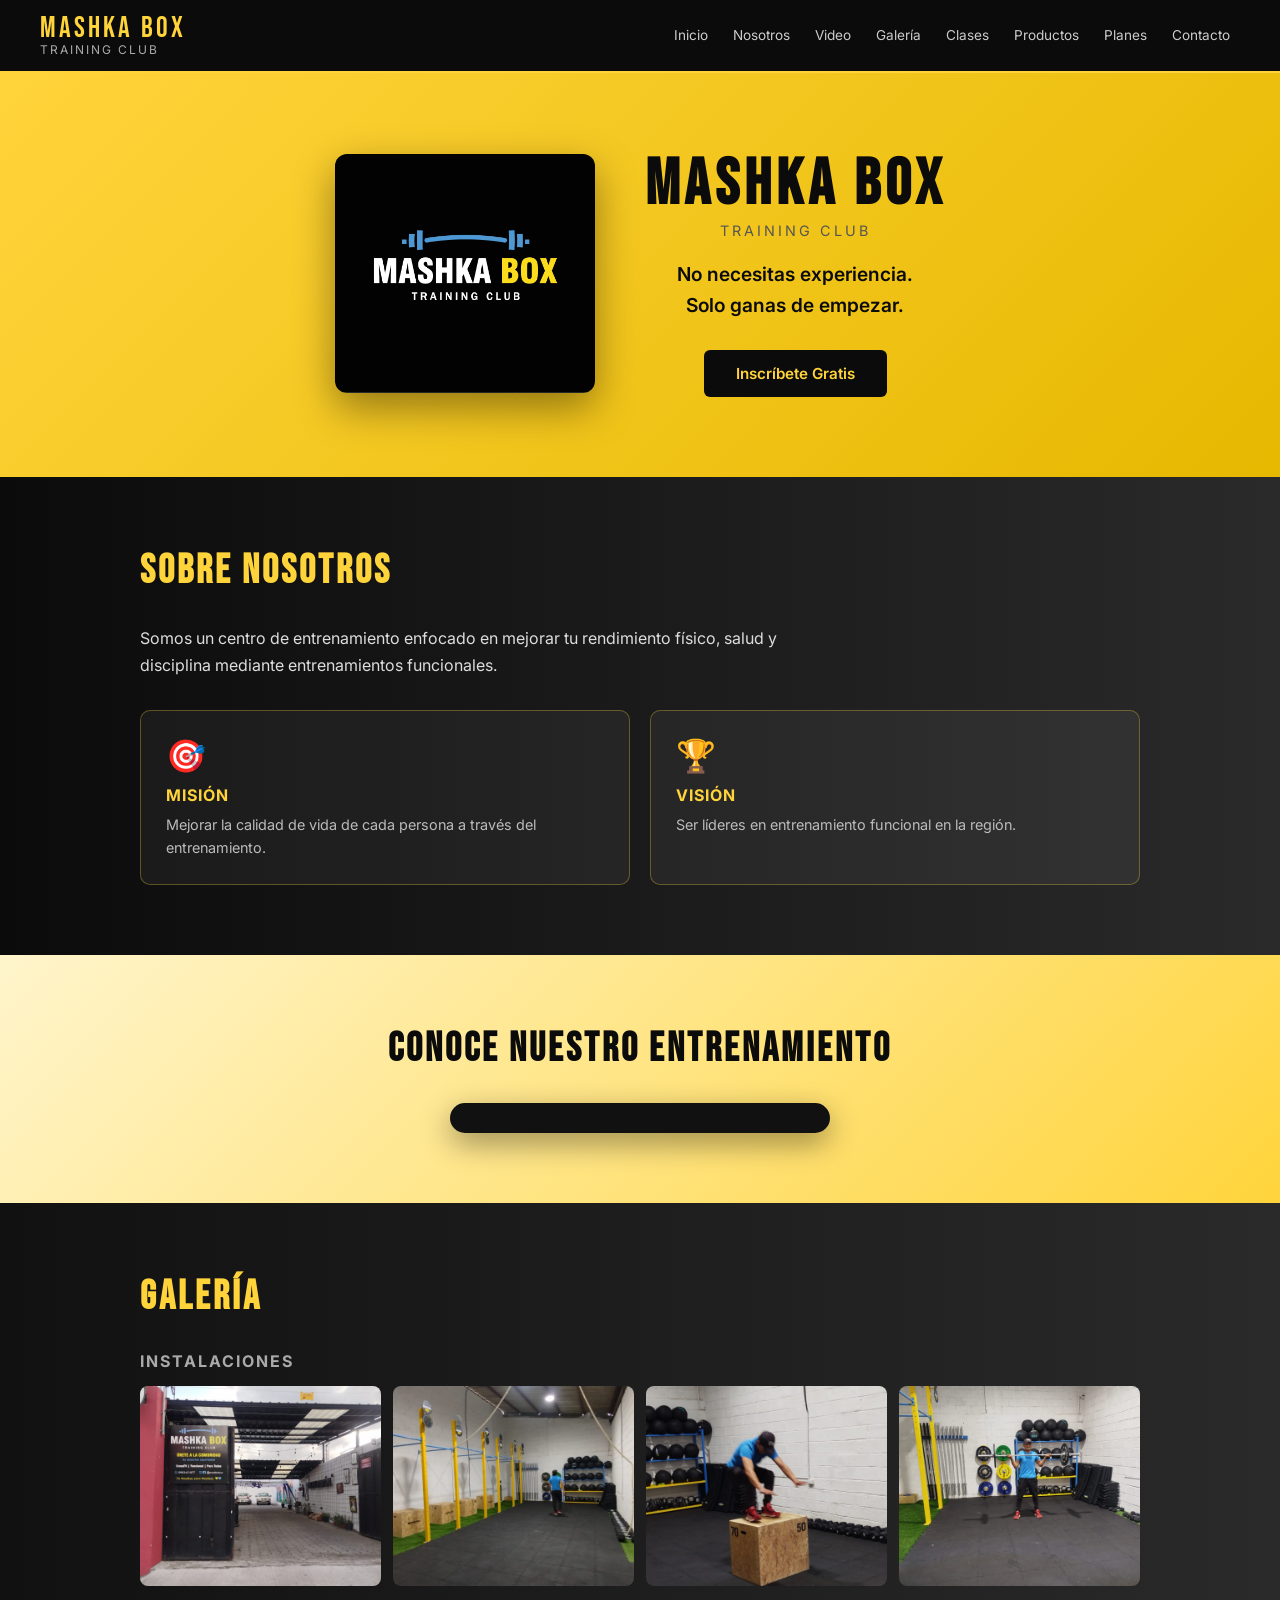
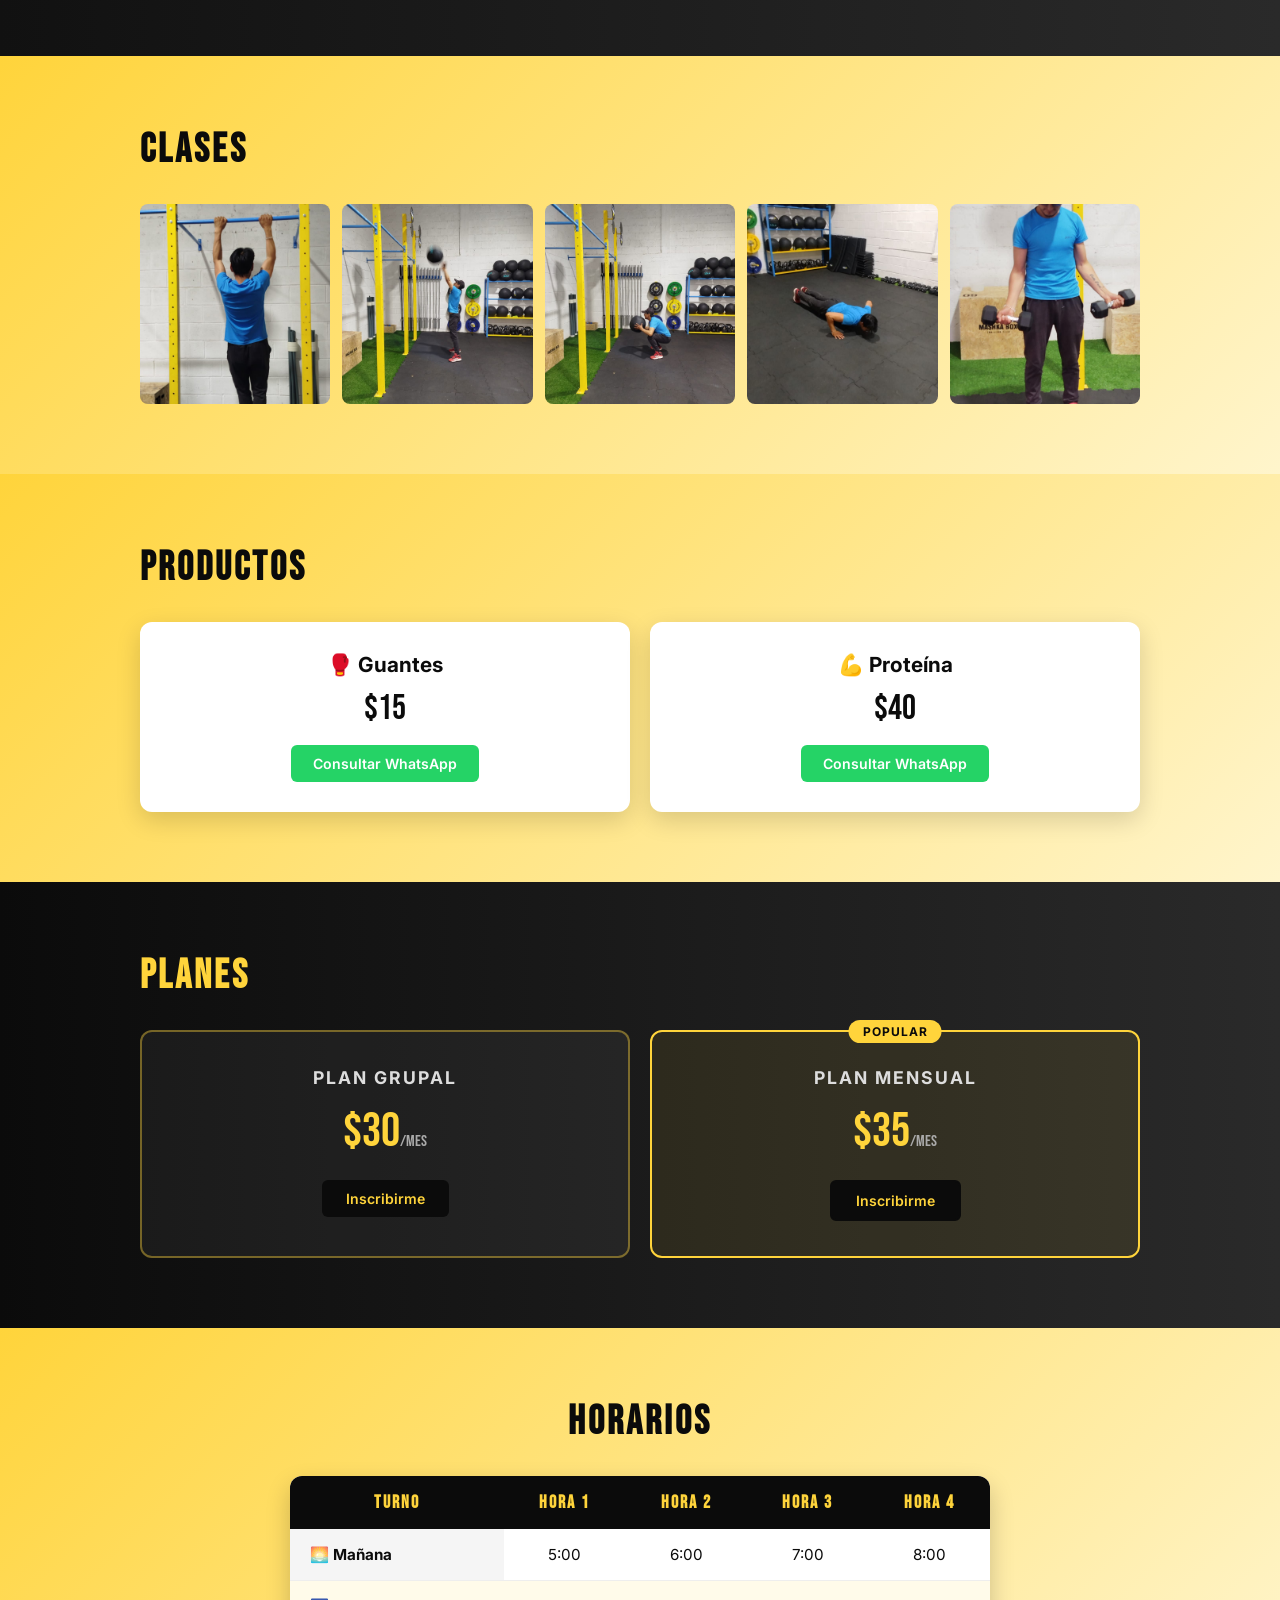
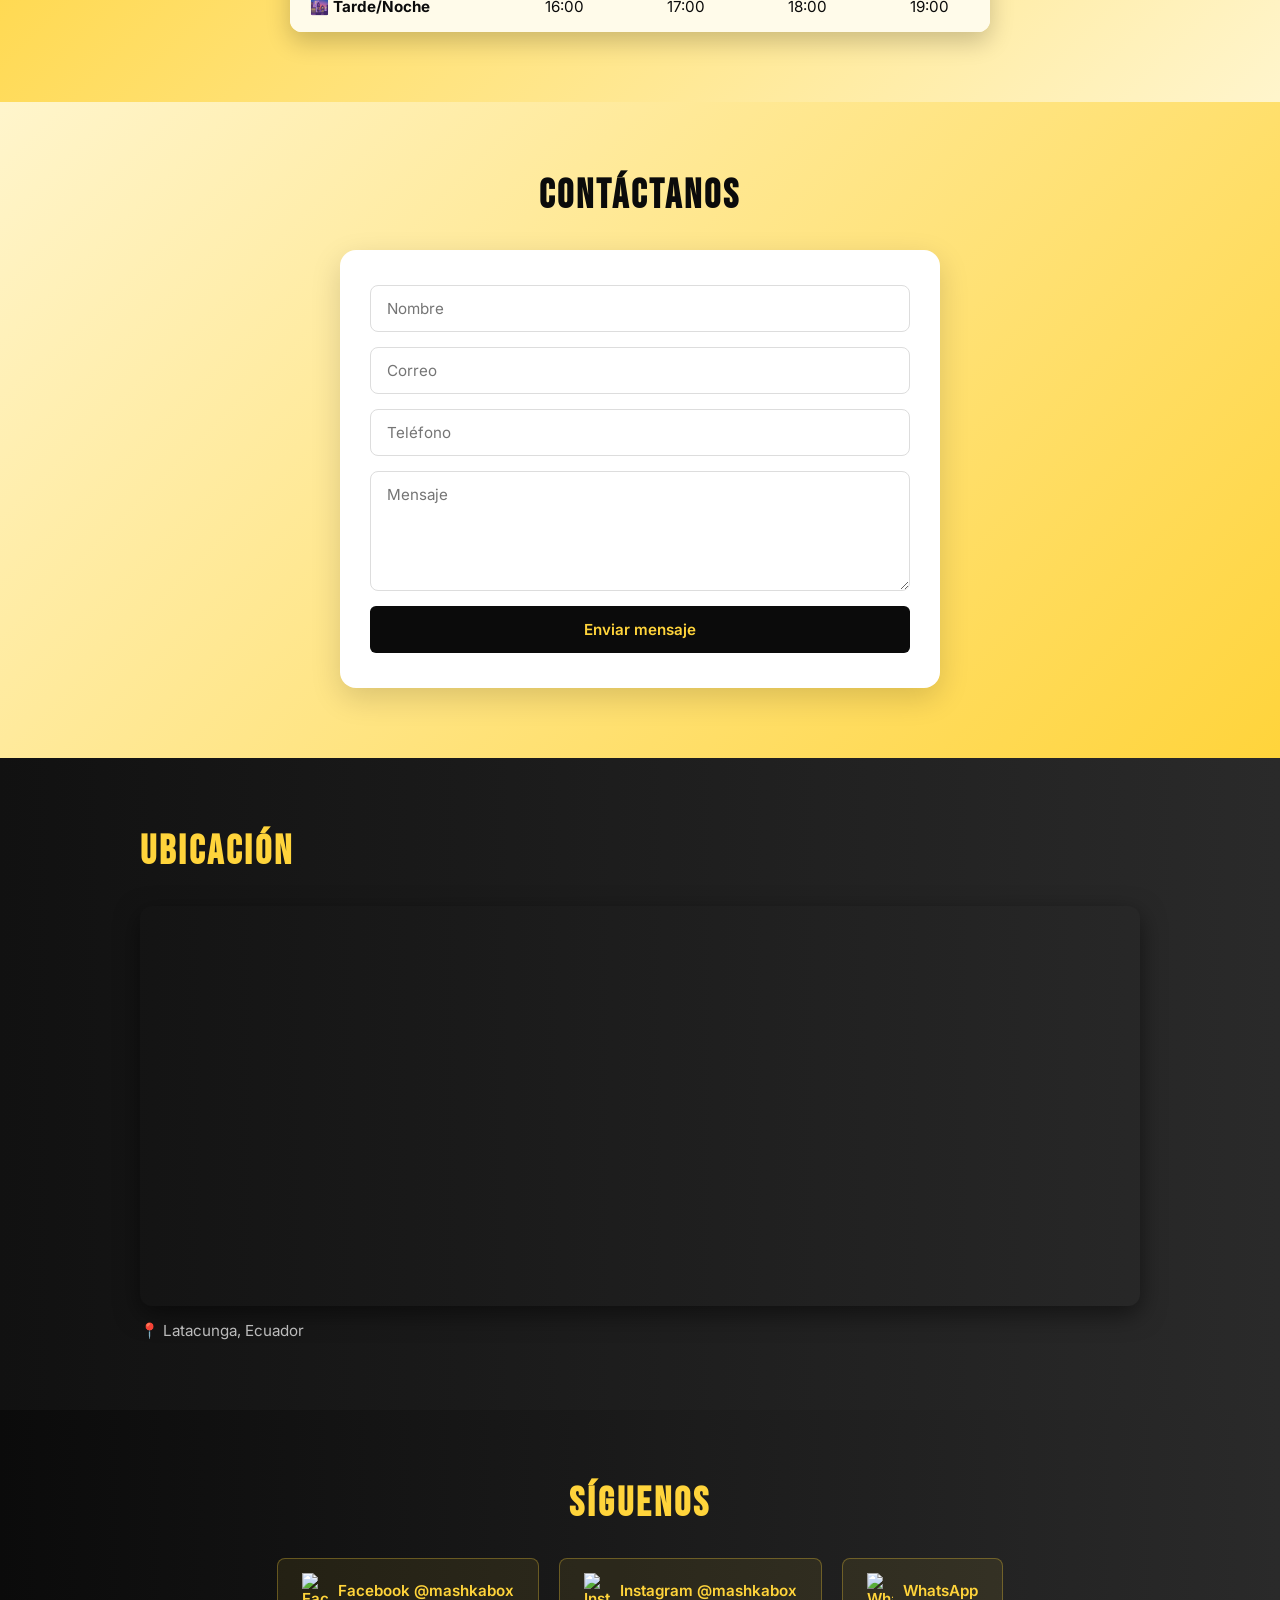
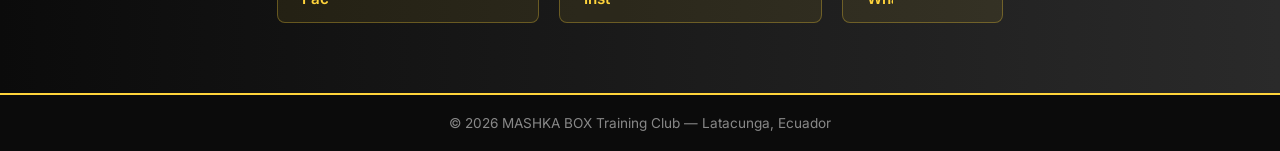
==== commit 94530f54: "galeria" ====
--- a/index.html
+++ b/index.html
@@ -99,7 +99,6 @@
             <img src="7.jpg" alt="Clase">
             <img src="8.jpg" alt="Clase">
             <img src="9.jpg" alt="Clase">
-            <img src="11.jpg" alt="Clase">
         </div>
     </div>
 </section>
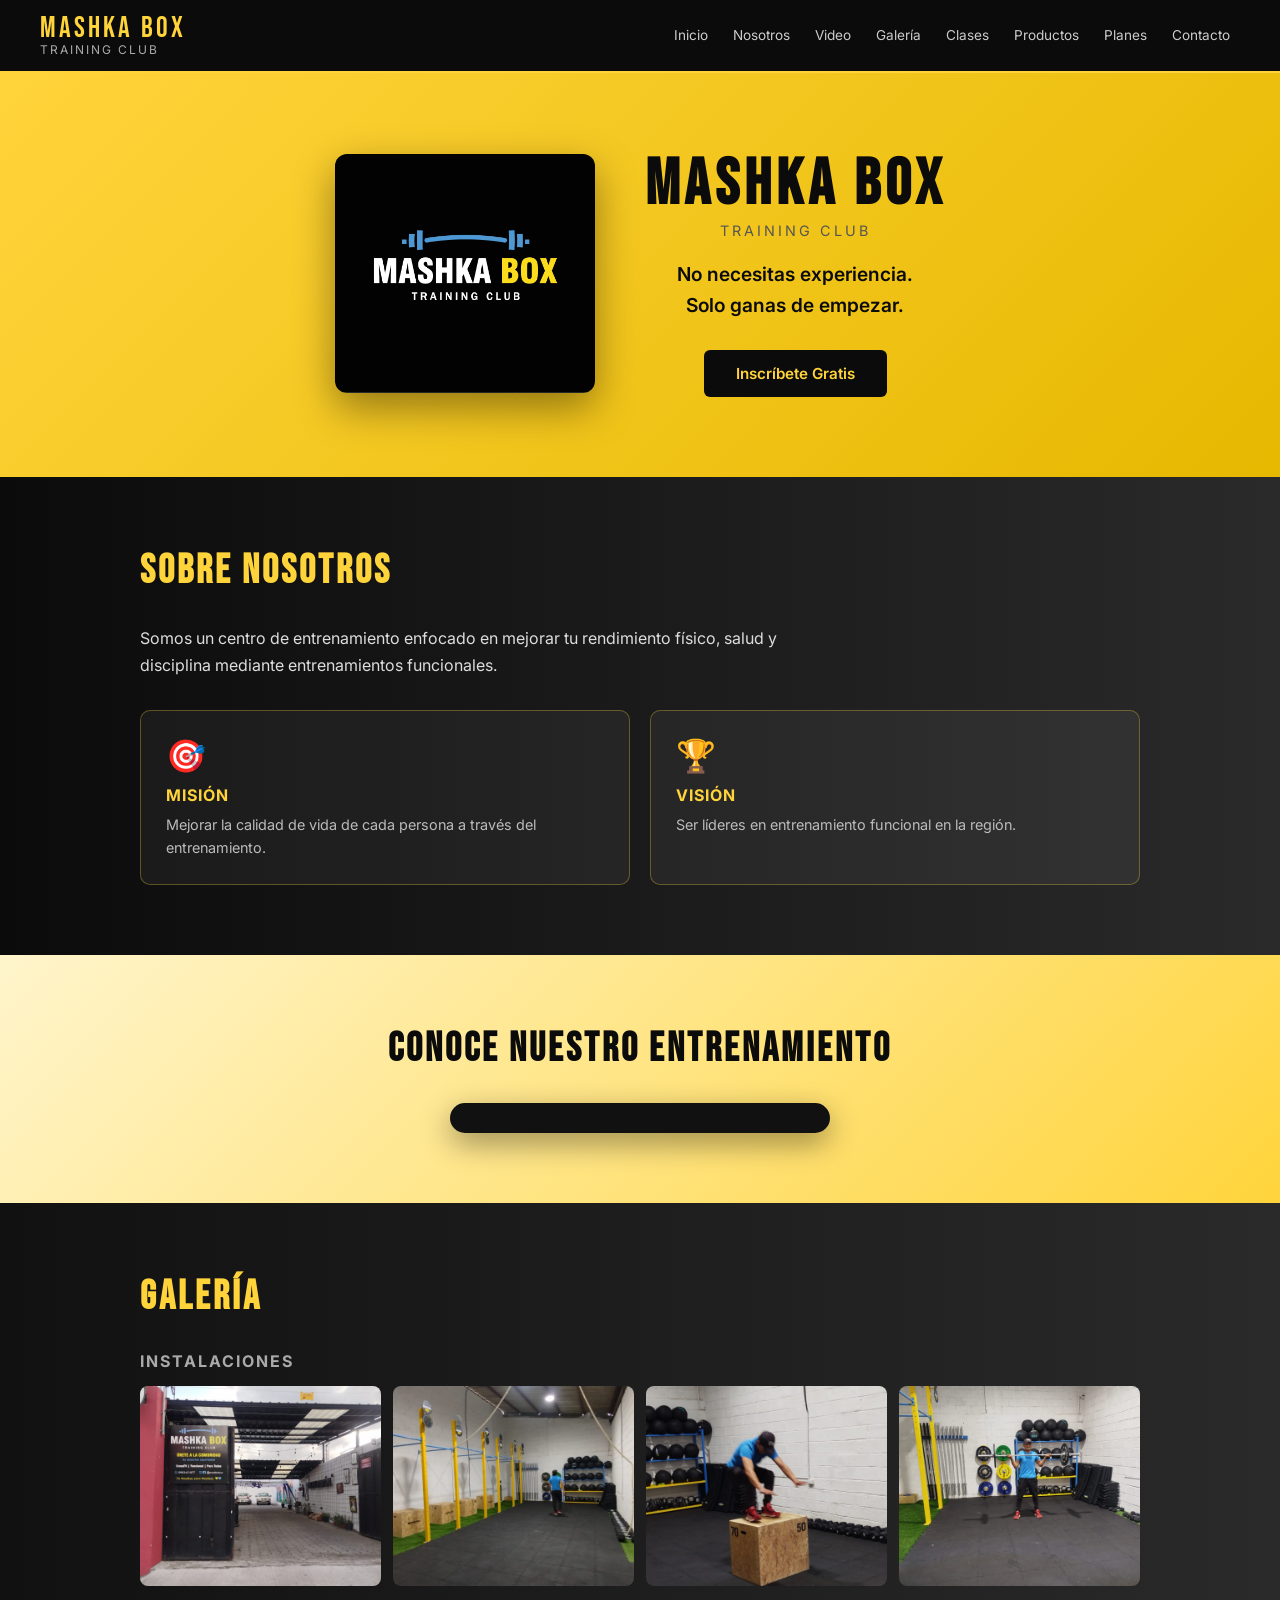
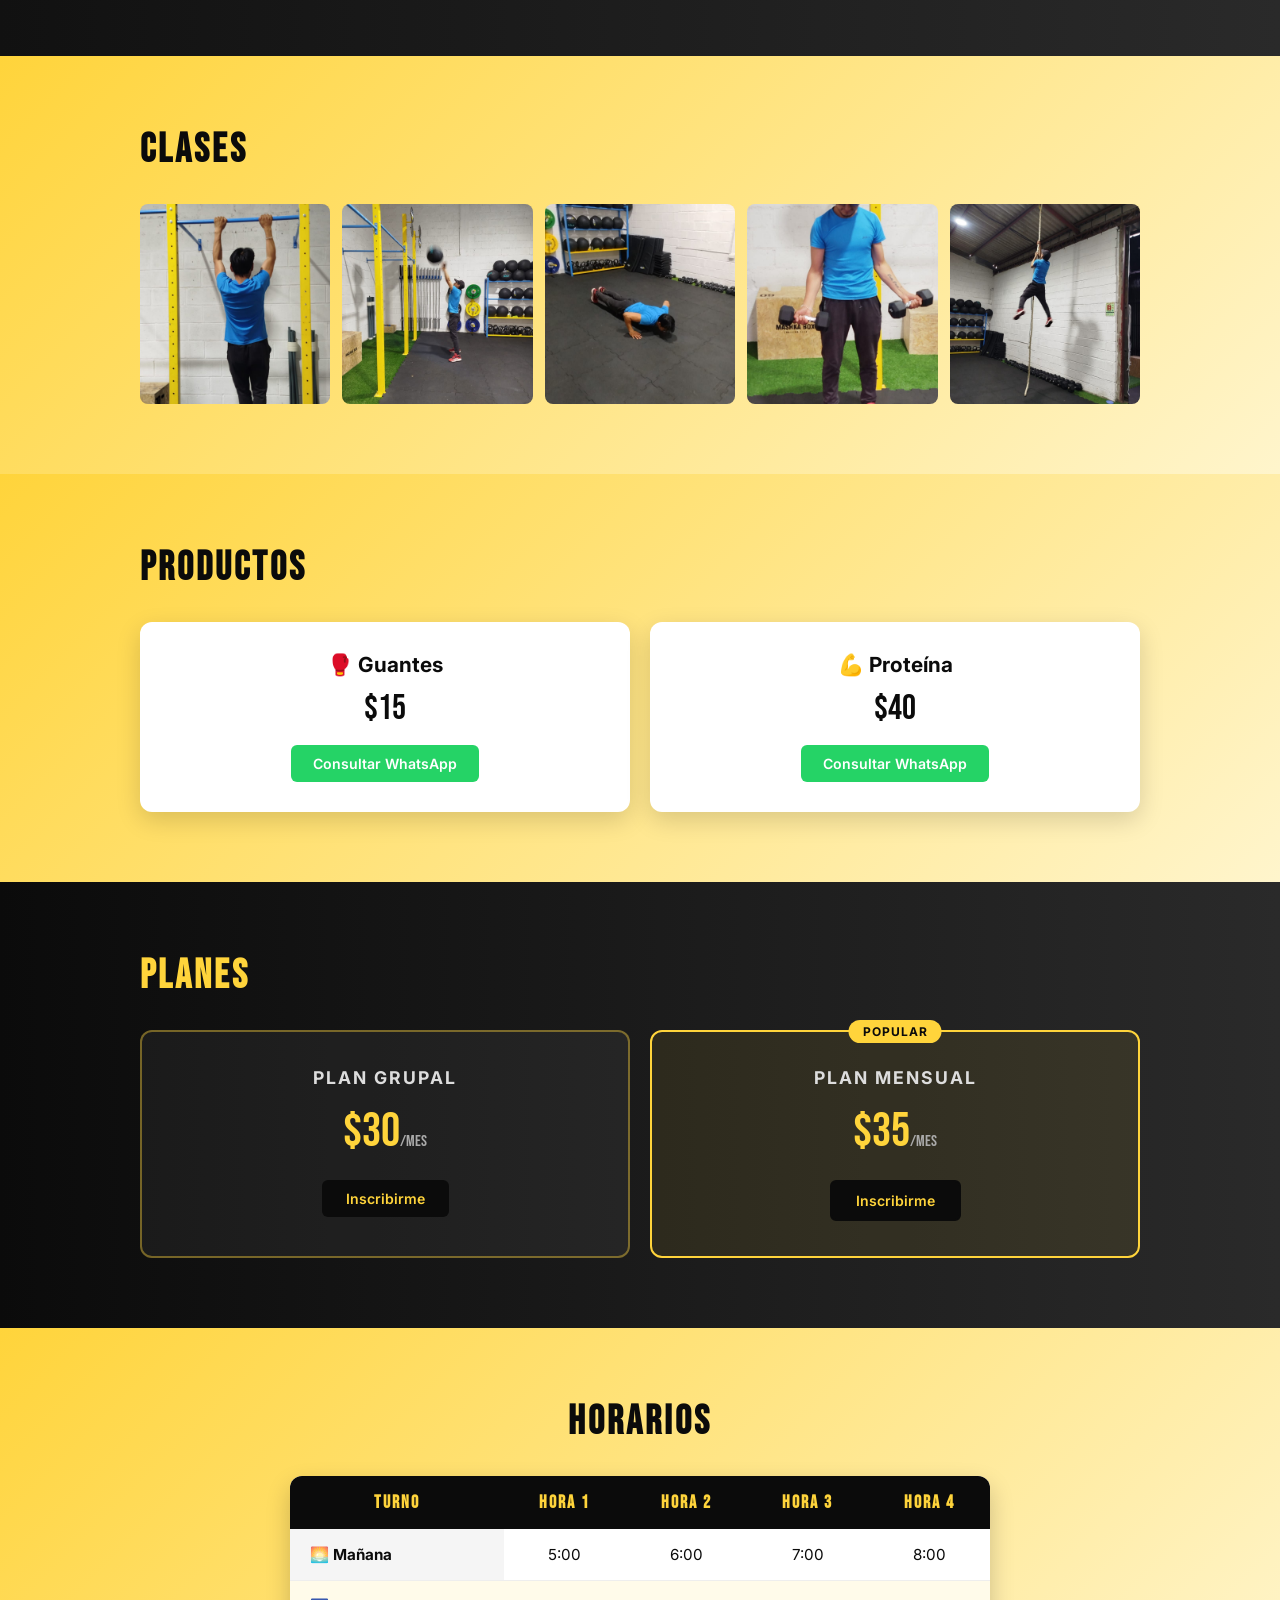
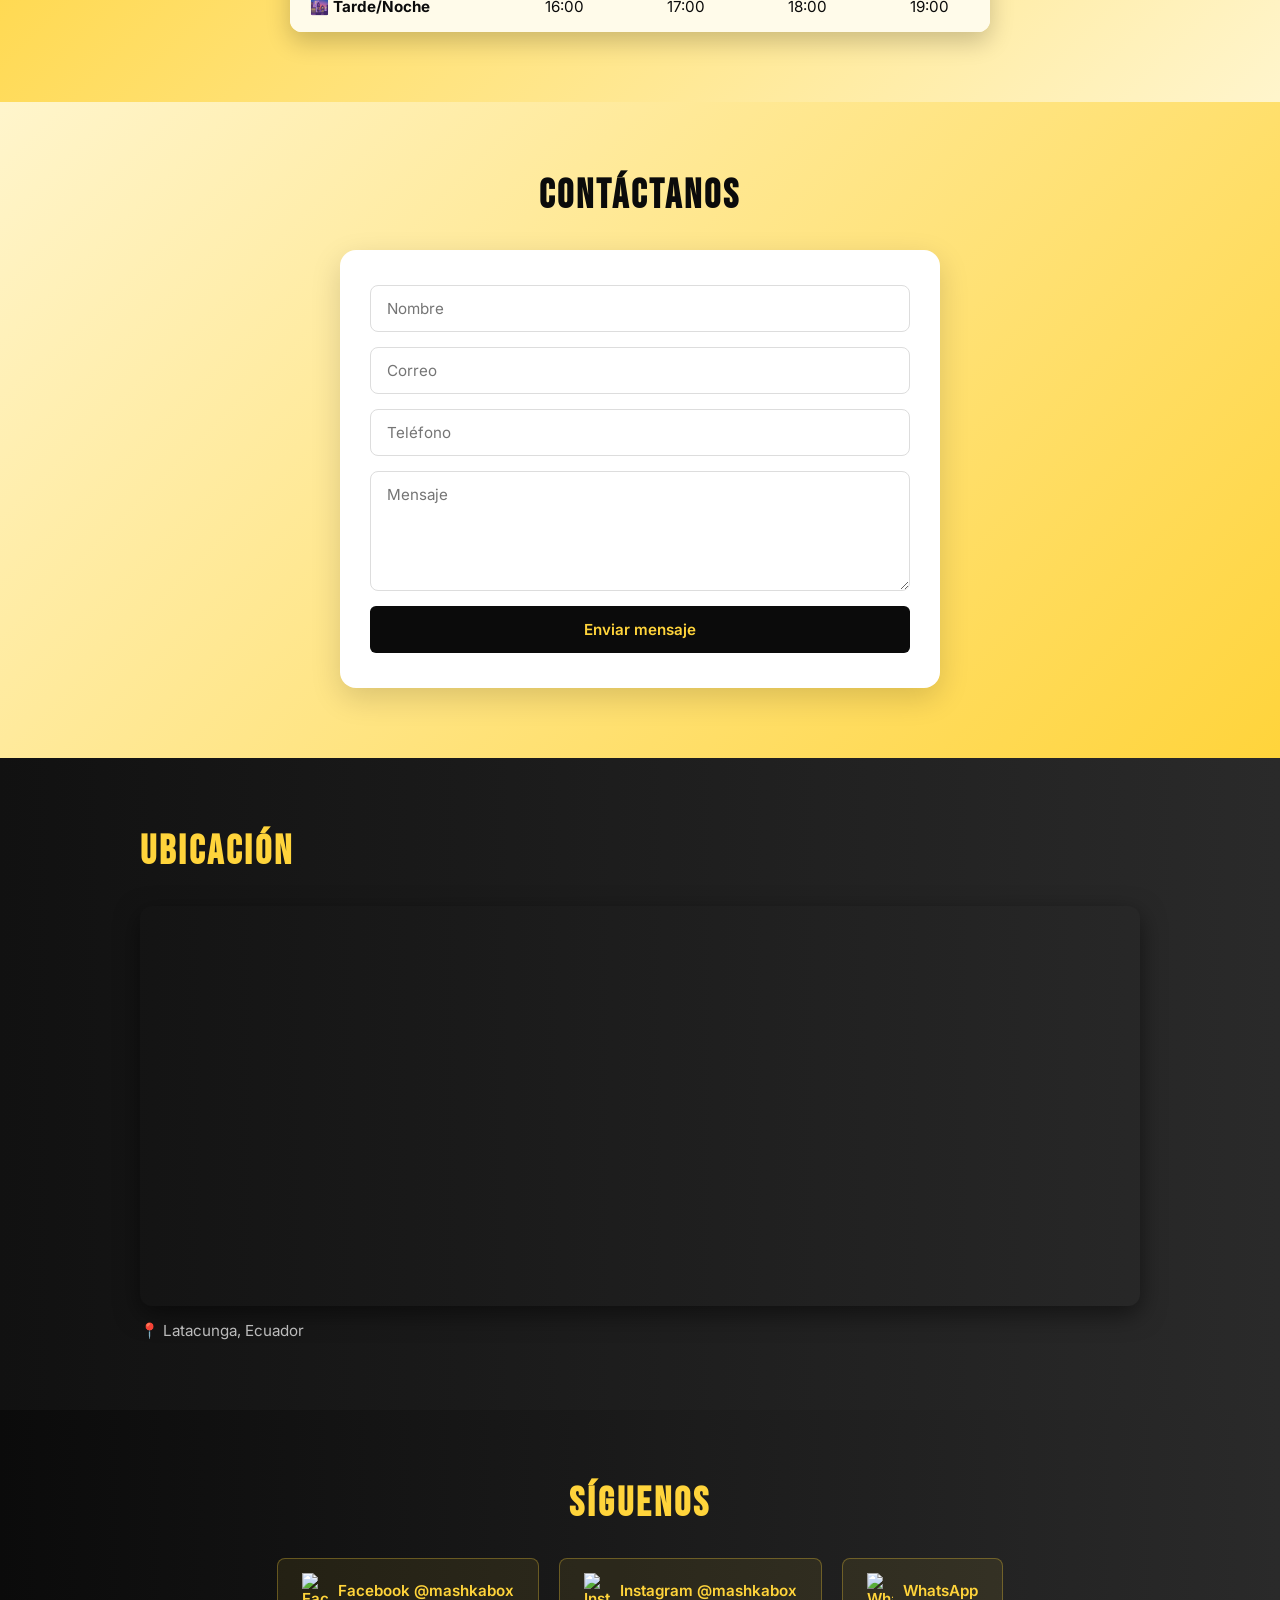
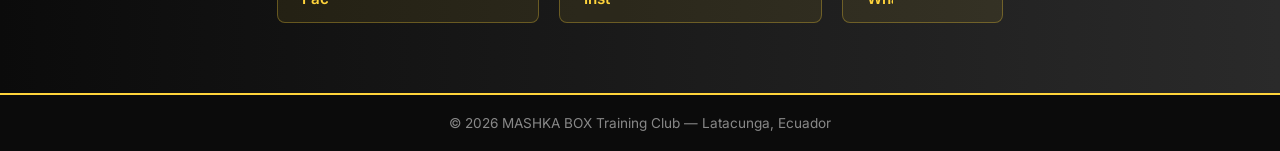
==== commit 0754b18f: "galeria" ====
--- a/index.html
+++ b/index.html
@@ -96,9 +96,9 @@
         <div class="gallery-grid six">
             <img src="4.jpg" alt="Clase">
             <img src="6.jpg" alt="Clase">
-            <img src="7.jpg" alt="Clase">
             <img src="8.jpg" alt="Clase">
             <img src="9.jpg" alt="Clase">
+            <img src="15.jpg" alt="Clase">
         </div>
     </div>
 </section>
